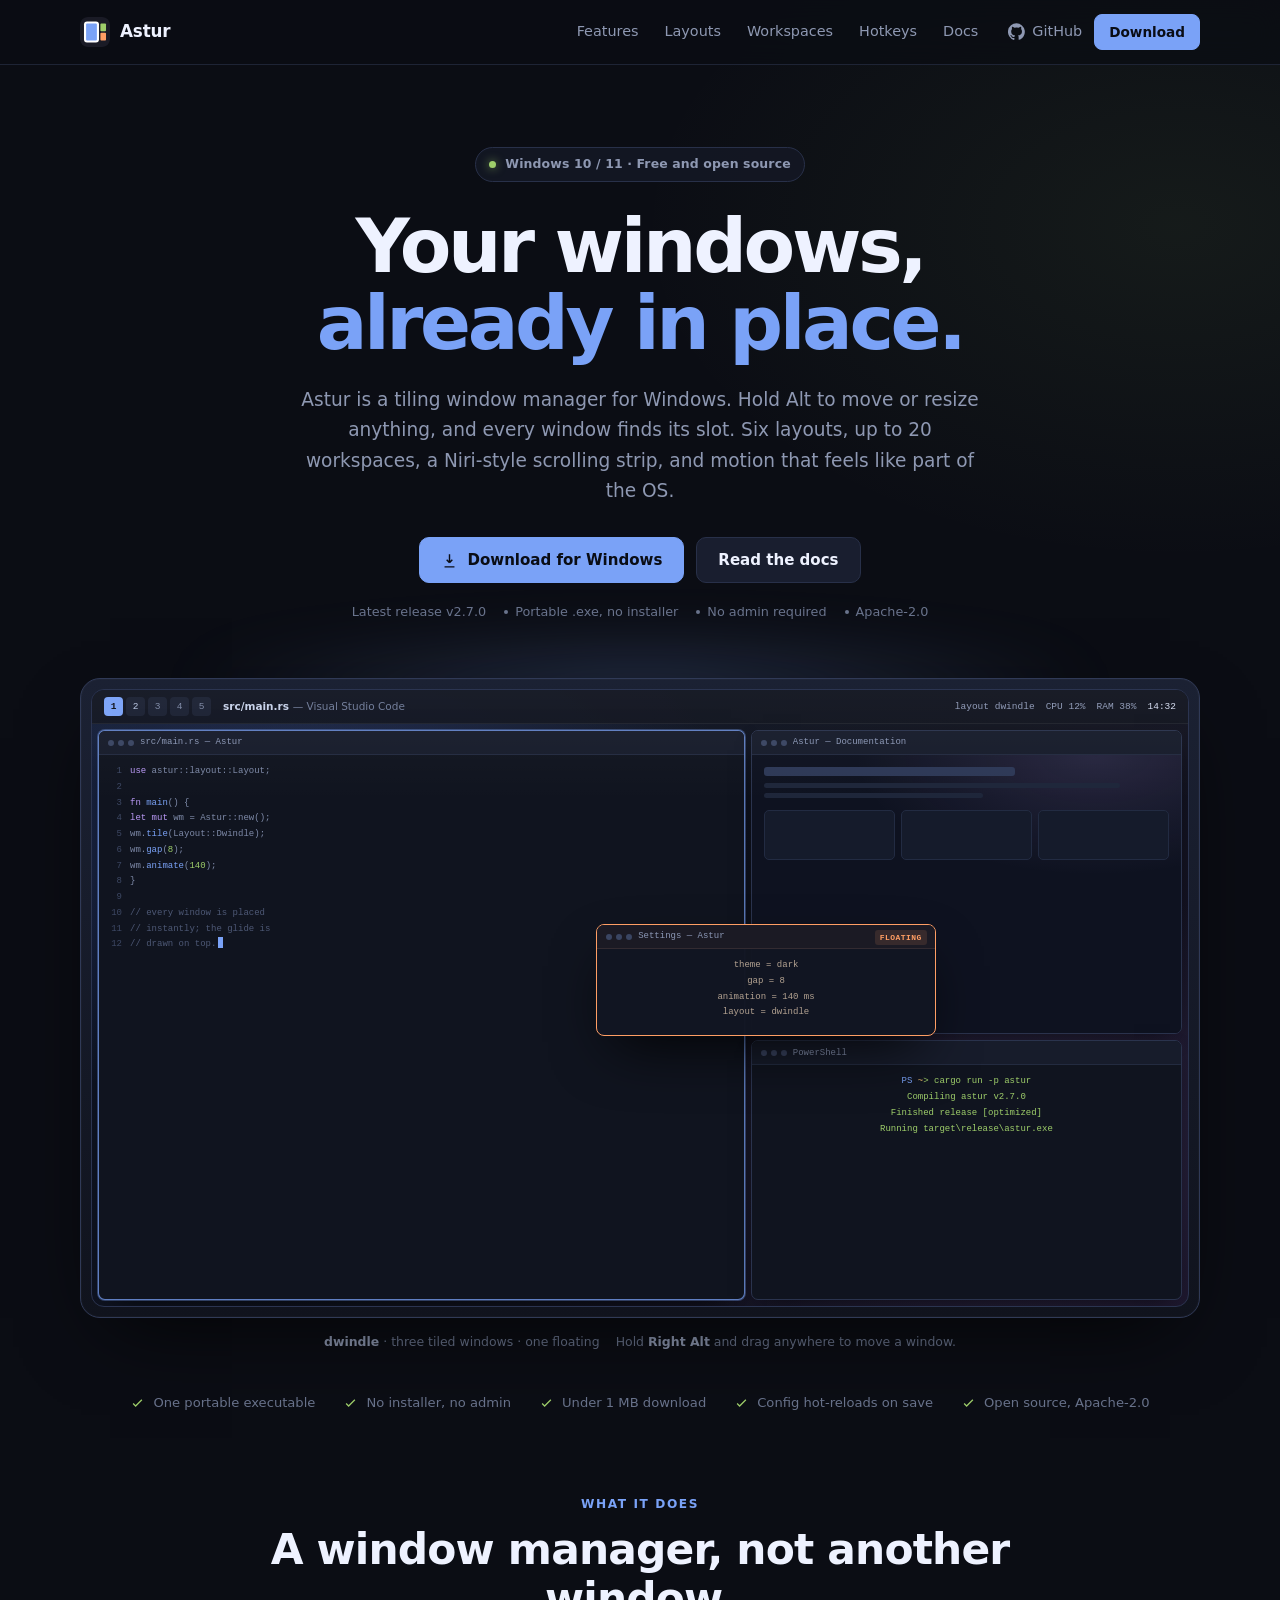
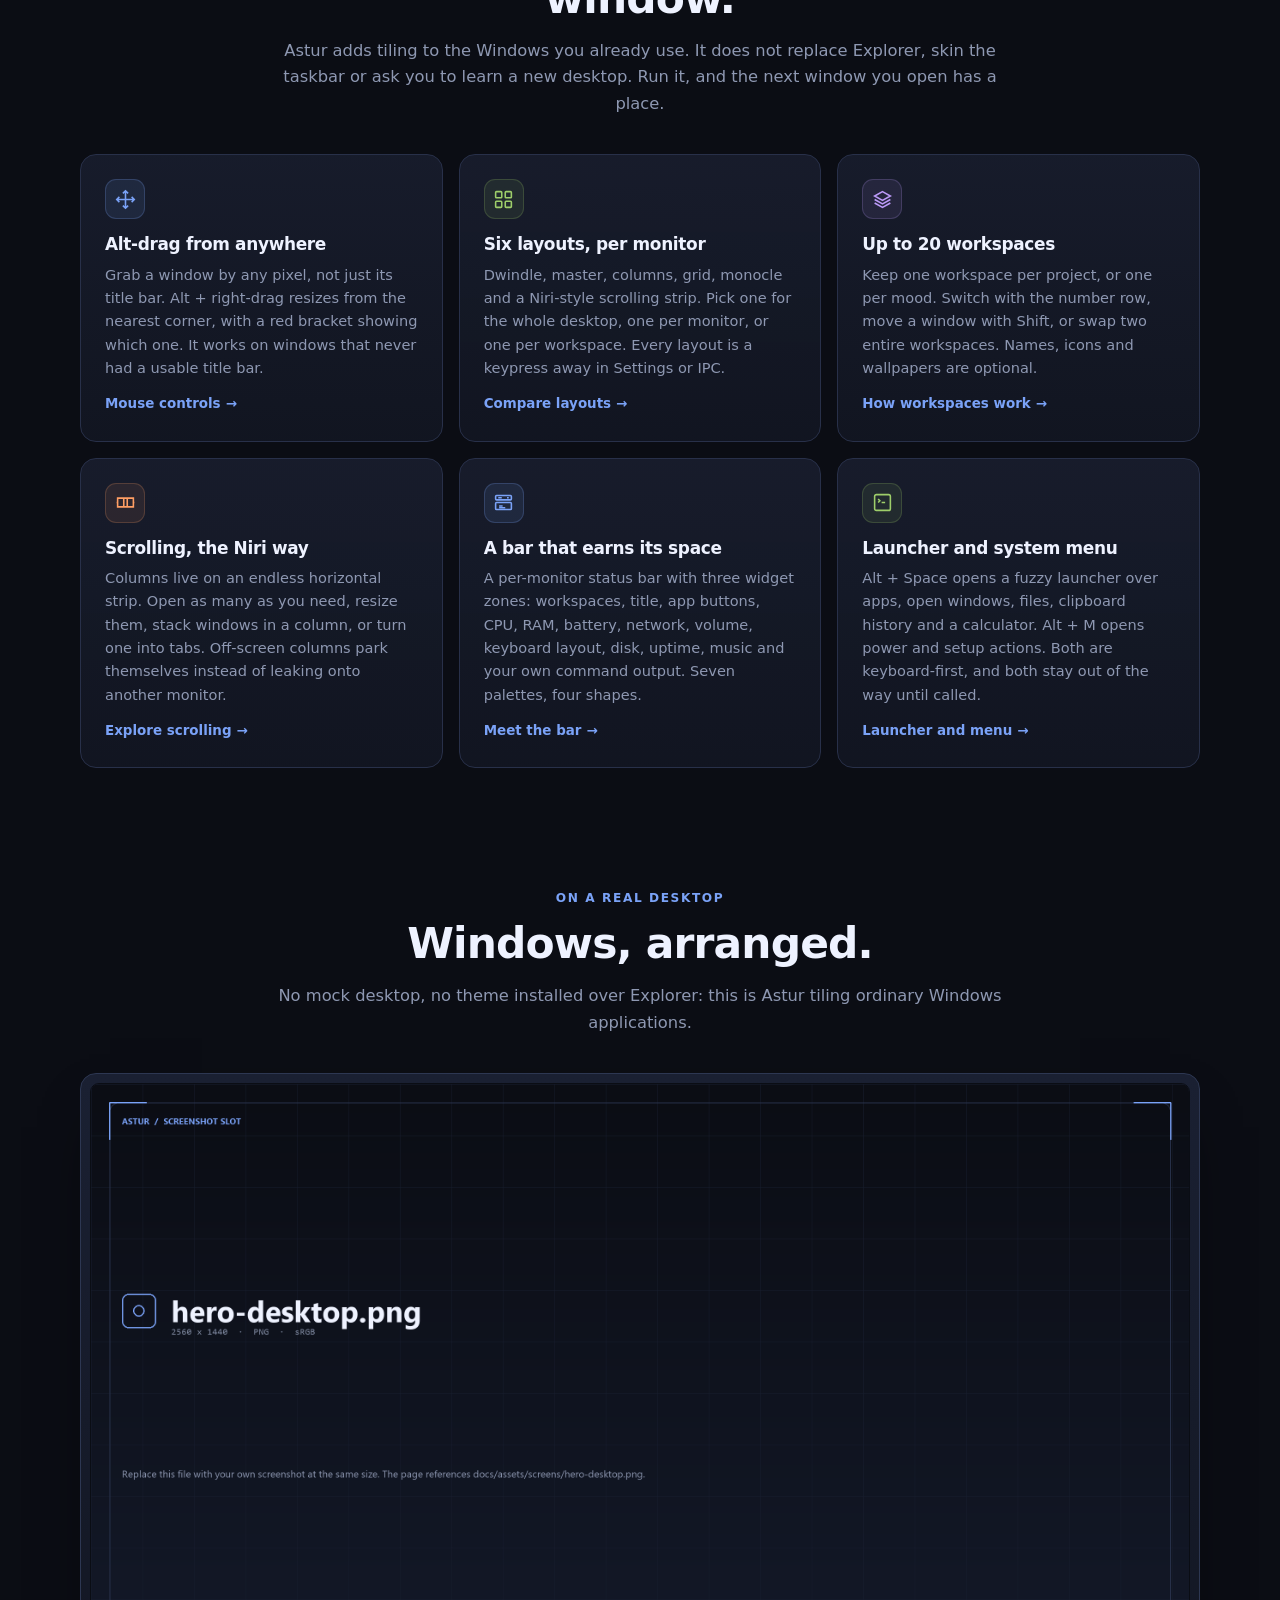
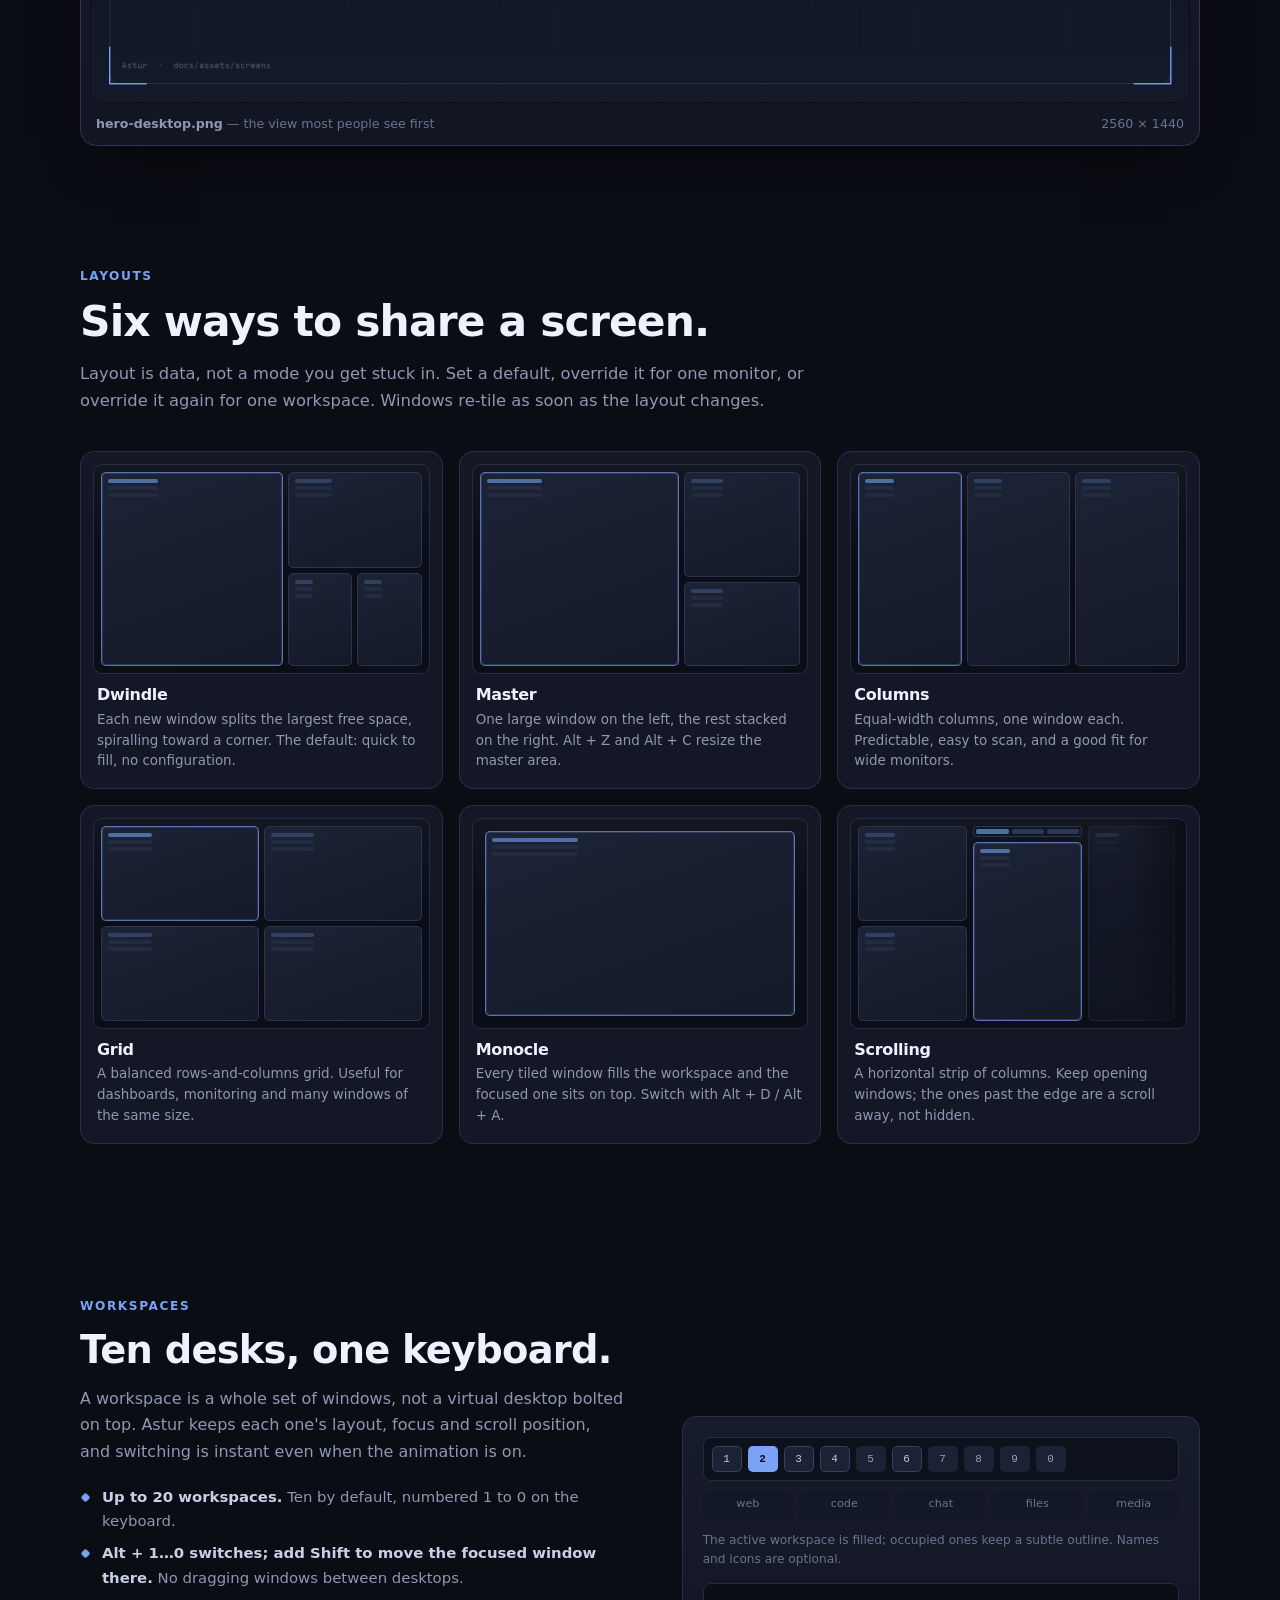
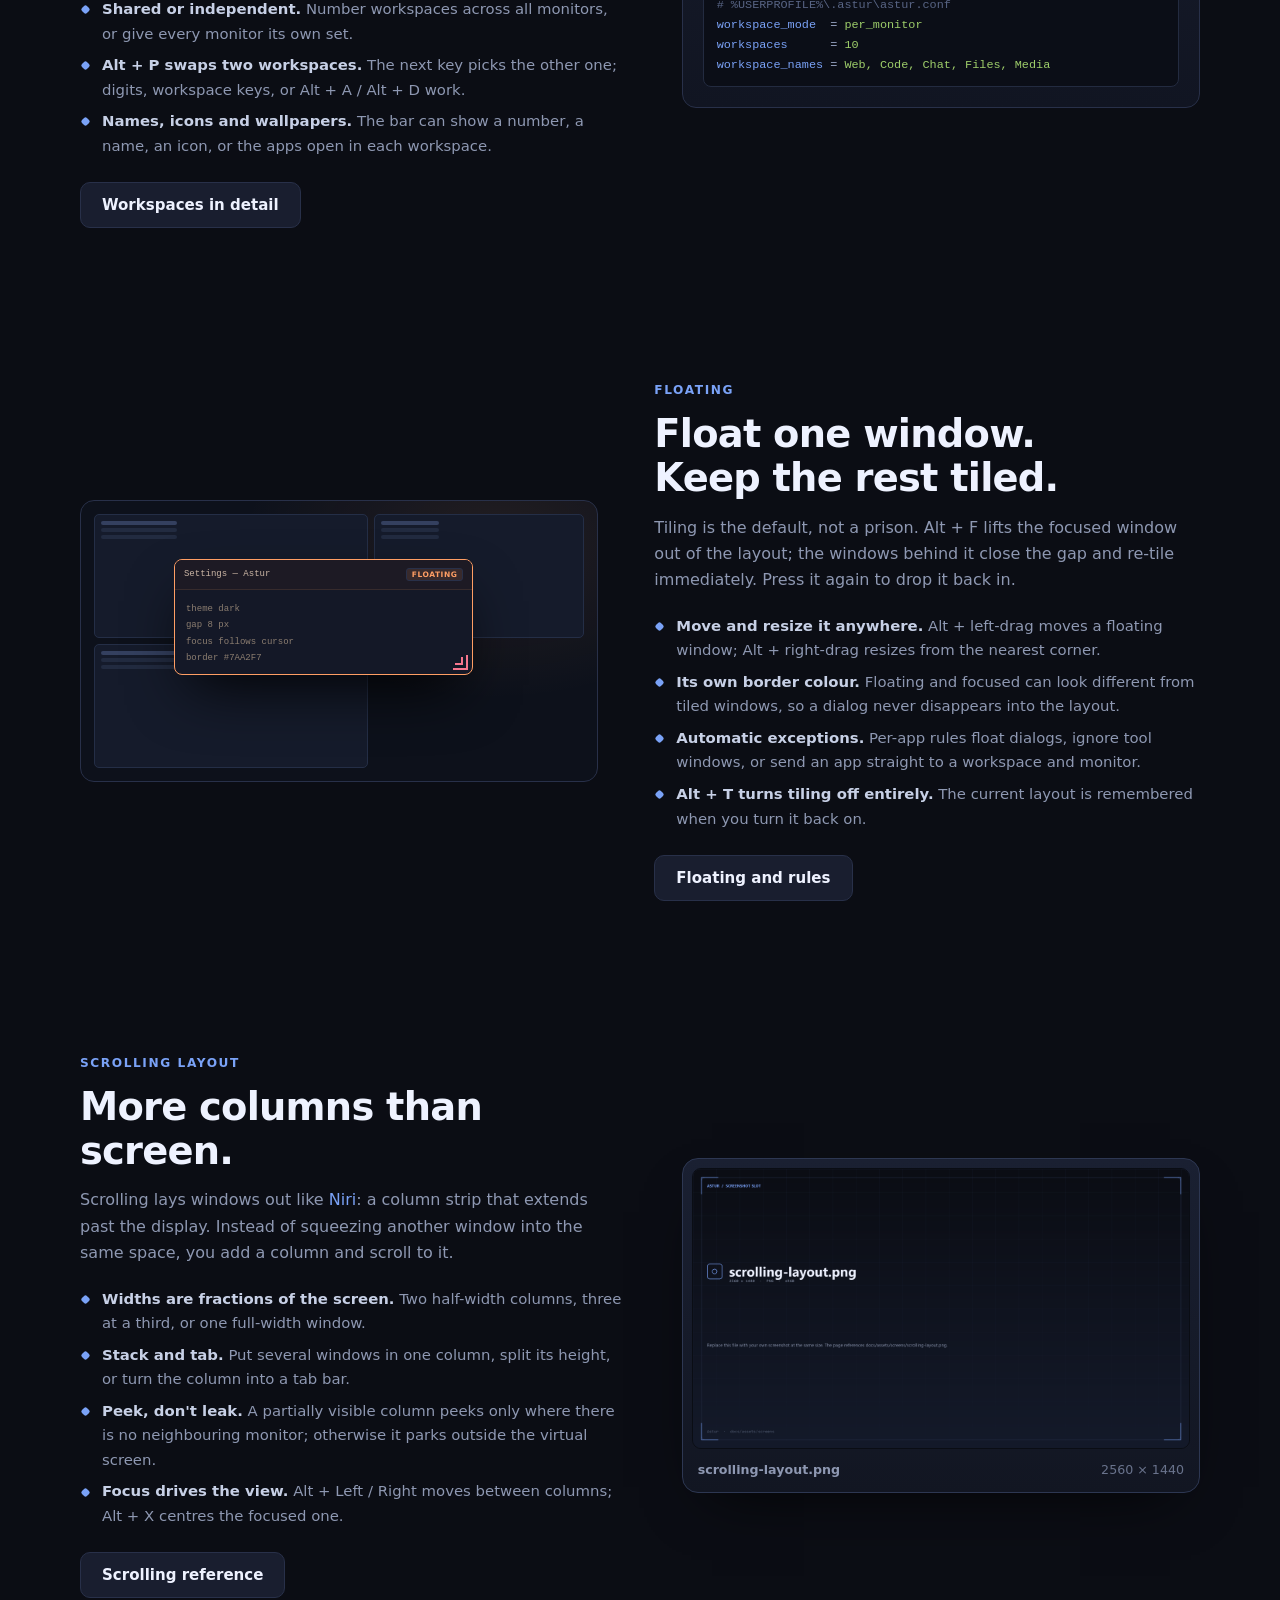
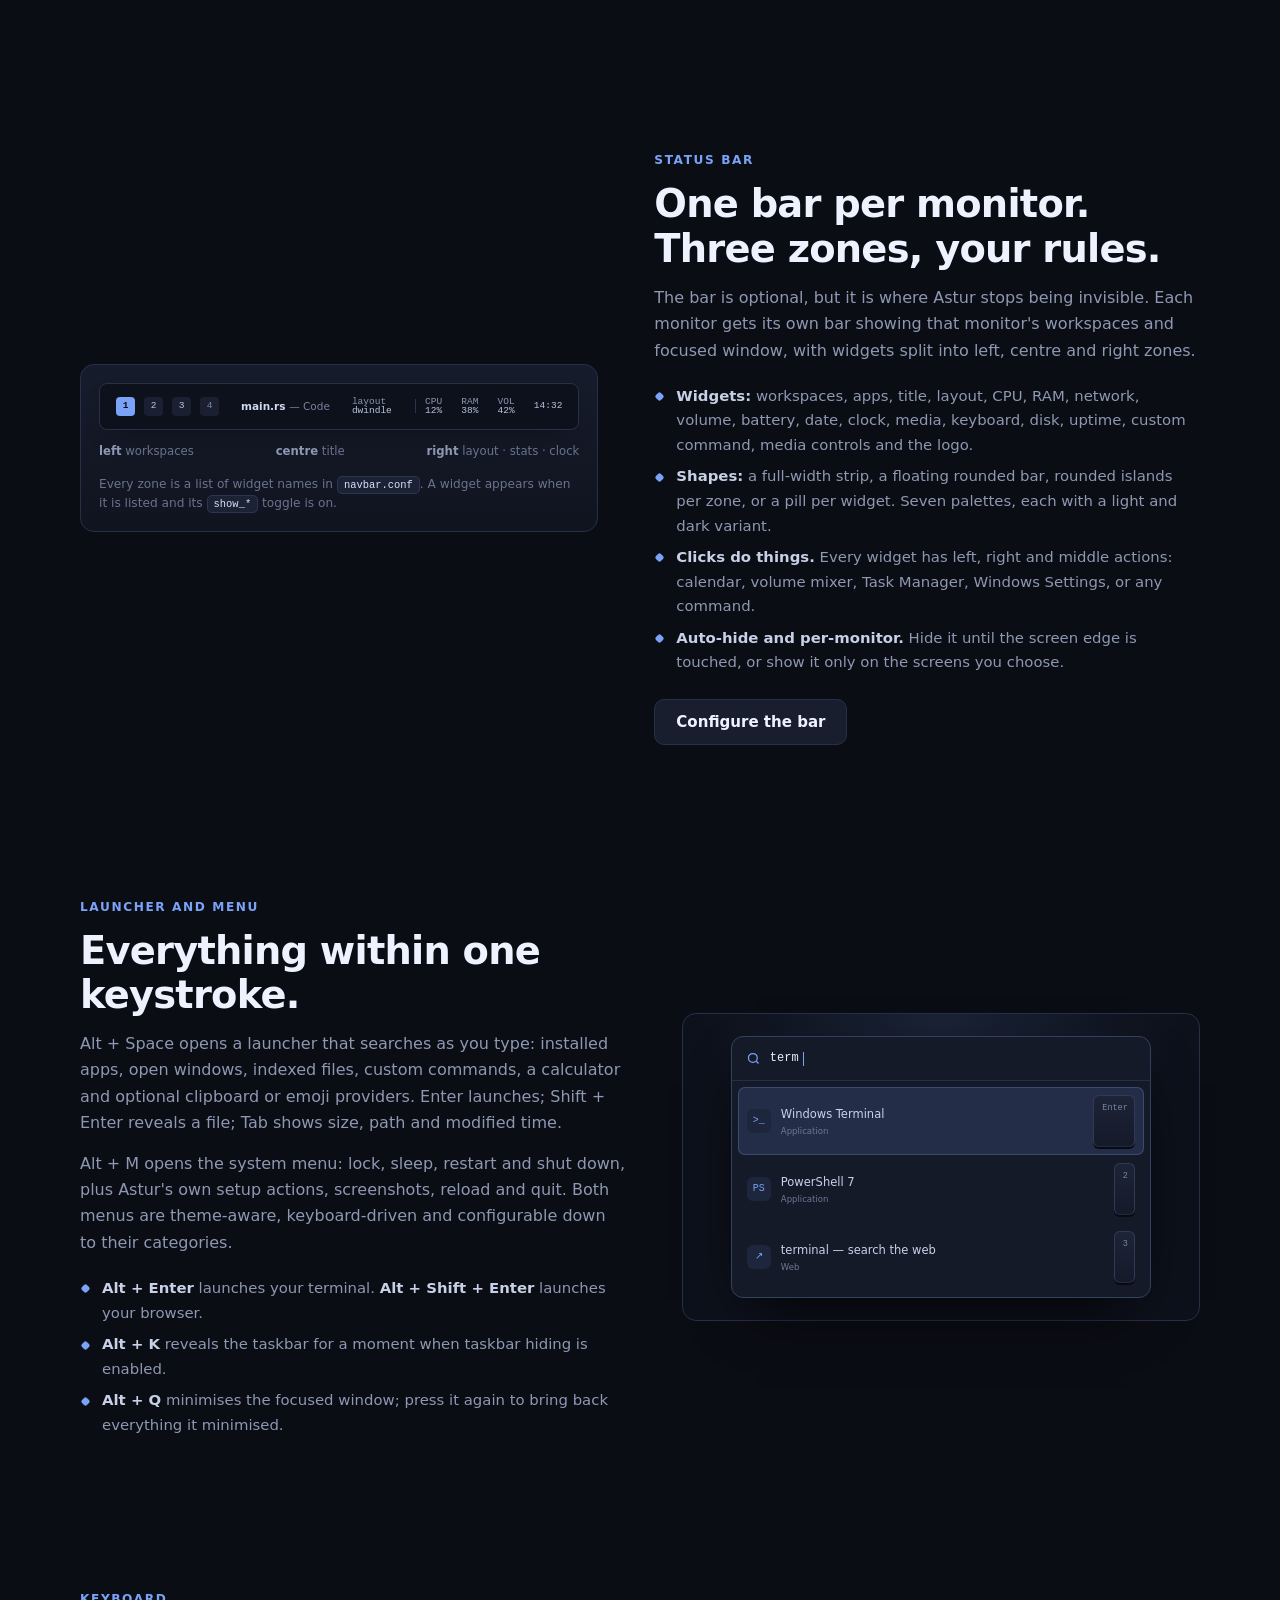
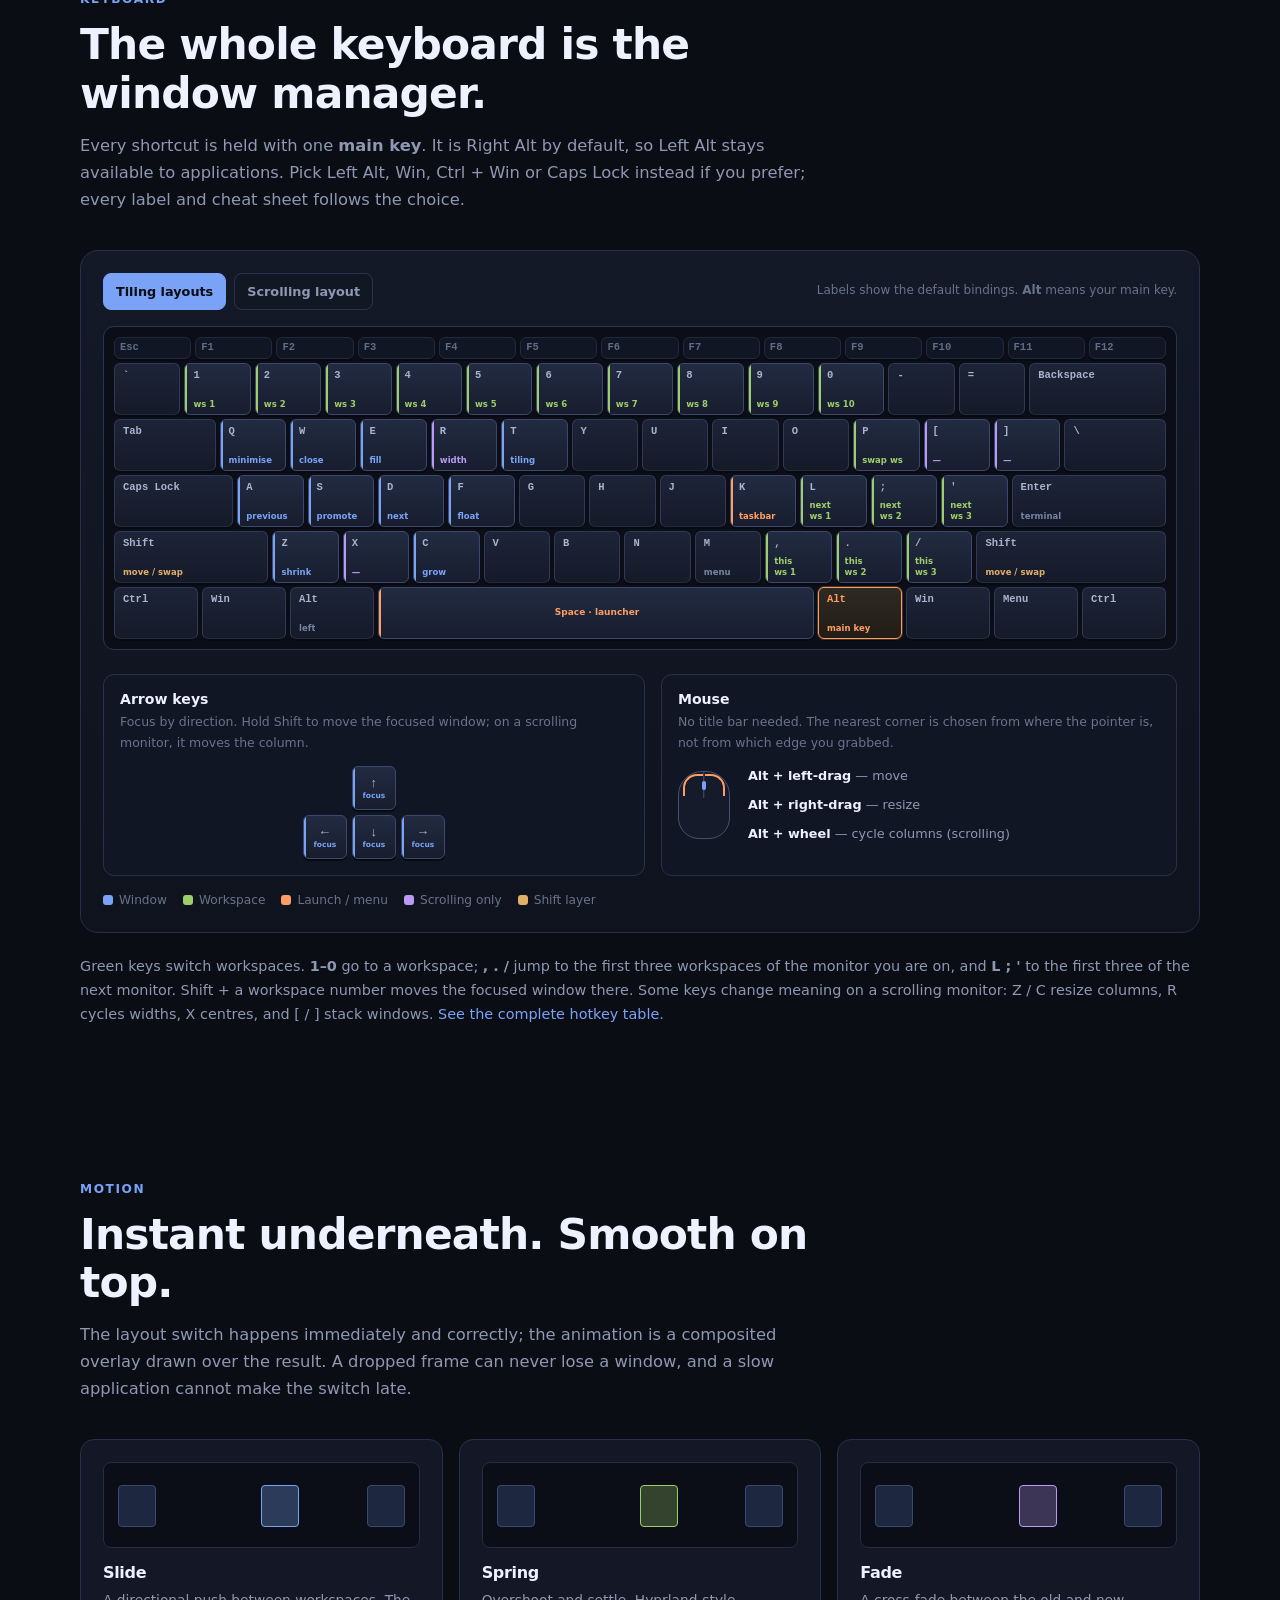
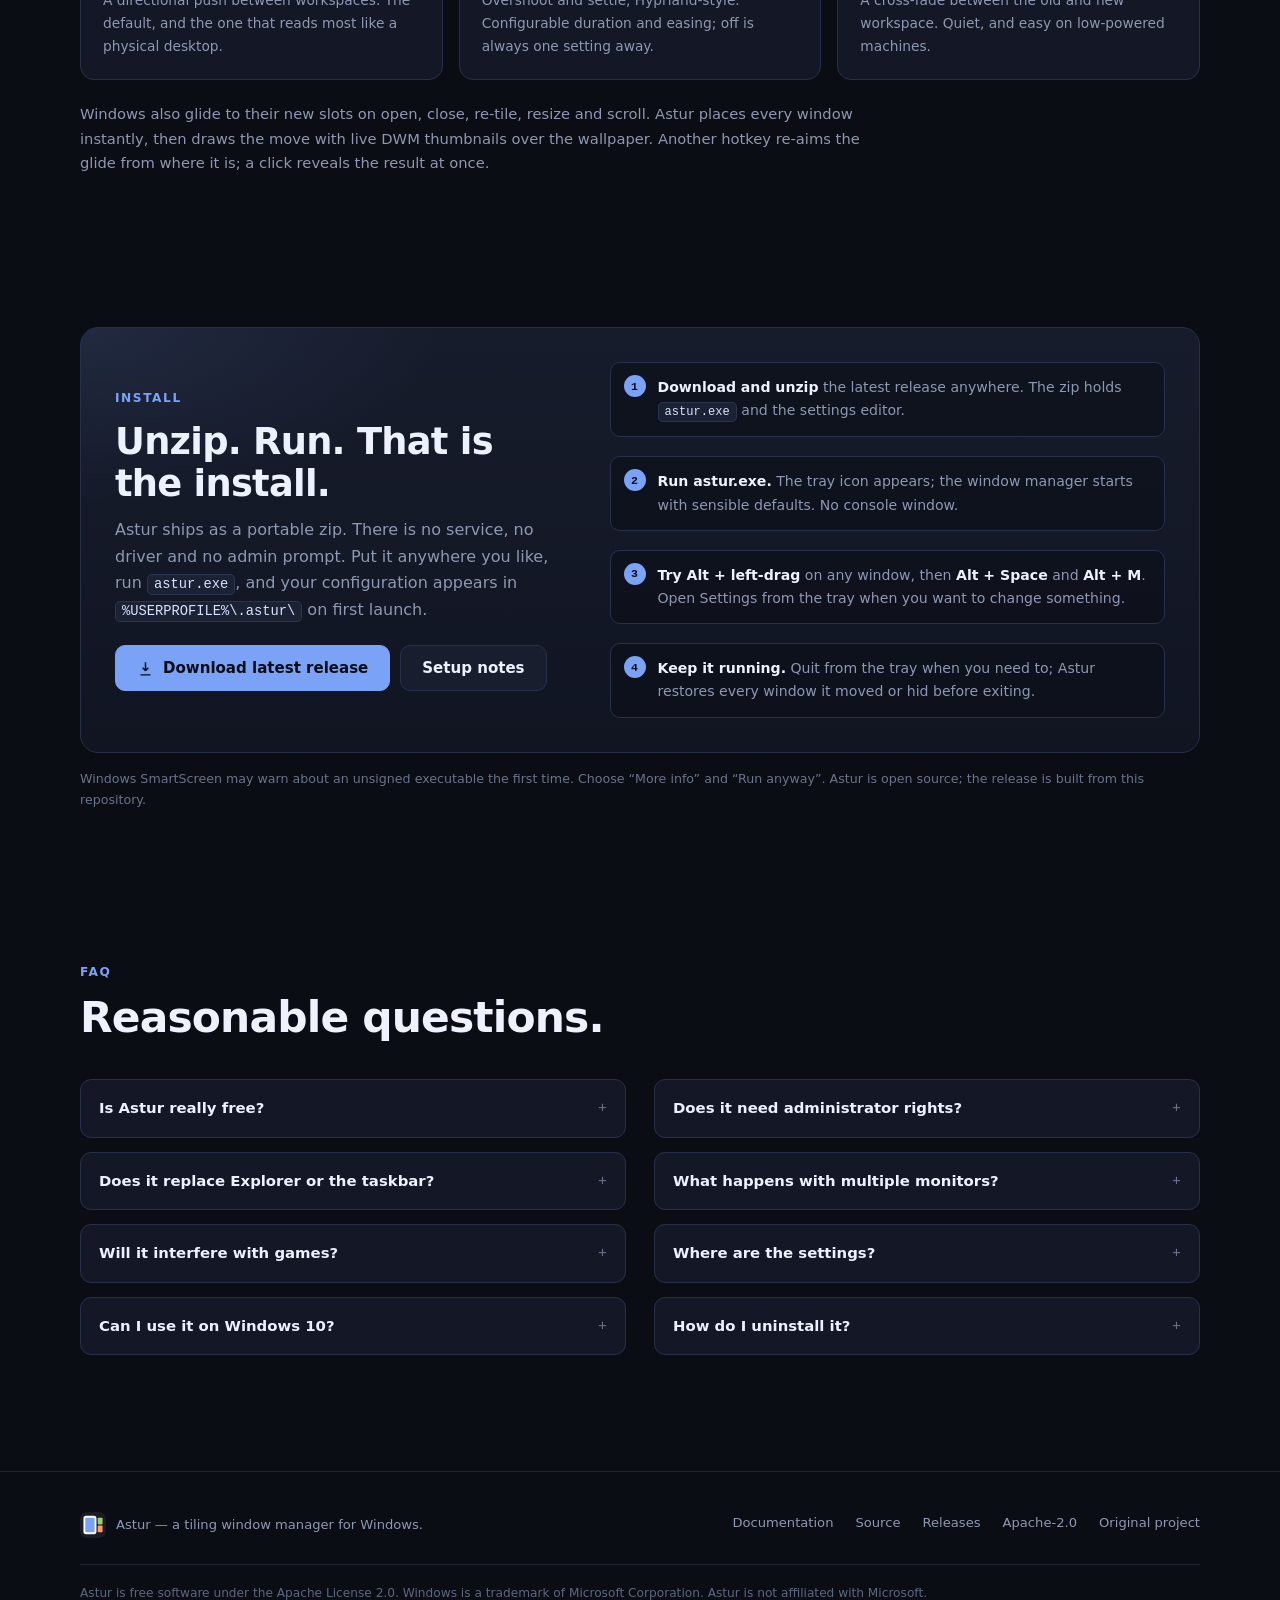
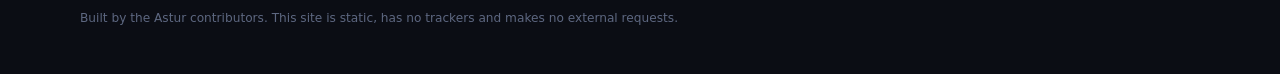
==== docs/index.html @ 2738840c "feat(site): add GitHub Pages documentation site Add a static landing page and user manual for Astur " ====
<!DOCTYPE html>
<html lang="en">
<head>
  <meta charset="utf-8">
  <meta name="viewport" content="width=device-width, initial-scale=1">
  <title>Astur — Tiling window manager for Windows 10 and 11</title>
  <meta name="description" content="Astur is a fast, free tiling window manager for Windows 10 and 11. One portable .exe, six layouts, up to 20 workspaces, Alt-drag anywhere, a Niri-style scrolling layout and a per-monitor status bar.">
  <meta name="theme-color" content="#0b0d14">
  <link rel="canonical" href="https://ruoyu0088.github.io/Astur/">
  <link rel="icon" href="assets/astur.svg" type="image/svg+xml">
  <link rel="stylesheet" href="style.css">
  <meta property="og:type" content="website">
  <meta property="og:title" content="Astur — Tiling window manager for Windows">
  <meta property="og:description" content="Six layouts, up to 20 workspaces, Alt-drag anywhere and a Niri-style scrolling layout. One portable .exe, no installer.">
  <meta property="og:url" content="https://ruoyu0088.github.io/Astur/">
  <meta property="og:image" content="https://ruoyu0088.github.io/Astur/assets/screens/hero-desktop.png">
  <meta name="twitter:card" content="summary_large_image">
</head>
<body>
<a class="skip" href="#main">Skip to content</a>

<header class="site-nav">
  <div class="wrap nav-inner">
    <a class="brand" href="index.html" aria-label="Astur home">
      <img src="assets/astur.svg" alt="" width="30" height="30">
      <span>Astur</span>
    </a>
    <nav class="nav-links" aria-label="Primary">
      <a href="#features">Features</a>
      <a href="#layouts">Layouts</a>
      <a href="#workspaces">Workspaces</a>
      <a href="#hotkeys">Hotkeys</a>
      <a href="docs.html">Docs</a>
    </nav>
    <div class="nav-actions">
      <a class="nav-github" href="https://github.com/ruoyu0088/Astur" aria-label="Astur on GitHub">
        <svg viewBox="0 0 24 24" aria-hidden="true"><path d="M12 .5a12 12 0 0 0-3.8 23.4c.6.1.8-.3.8-.6v-2.1c-3.3.7-4-1.6-4-1.6-.6-1.4-1.4-1.8-1.4-1.8-1.1-.8.1-.8.1-.8 1.2.1 1.9 1.3 1.9 1.3 1.1 1.9 2.9 1.3 3.6 1 .1-.8.4-1.3.8-1.6-2.7-.3-5.5-1.3-5.5-5.9 0-1.3.5-2.4 1.2-3.2-.1-.3-.5-1.5.1-3.2 0 0 1-.3 3.3 1.2a11.5 11.5 0 0 1 6 0c2.3-1.5 3.3-1.2 3.3-1.2.6 1.7.2 2.9.1 3.2.8.8 1.2 1.9 1.2 3.2 0 4.6-2.8 5.6-5.5 5.9.4.4.8 1.1.8 2.2v3.3c0 .3.2.7.8.6A12 12 0 0 0 12 .5Z"/></svg>
        <span>GitHub</span>
      </a>
      <a class="btn btn-primary btn-sm" href="https://github.com/ruoyu0088/Astur/releases/latest">Download</a>
    </div>
  </div>
</header>

<main id="main">

  <!-- hero -->
  <section class="hero">
    <div class="wrap">
      <span class="eyebrow"><span class="dot"></span> Windows 10 / 11 · Free and open source</span>
      <h1>Your windows,<br><span class="accent">already in place.</span></h1>
      <p class="hero-sub">Astur is a tiling window manager for Windows. Hold Alt to move or resize anything, and every window finds its slot. Six layouts, up to 20 workspaces, a Niri-style scrolling strip, and motion that feels like part of the OS.</p>
      <div class="hero-actions">
        <a class="btn btn-primary" href="https://github.com/ruoyu0088/Astur/releases/latest">
          <svg viewBox="0 0 24 24" fill="none" stroke="currentColor" stroke-width="2" aria-hidden="true"><path d="M12 3v12m0 0 4-4m-4 4-4-4M5 21h14"/></svg>
          Download for Windows
        </a>
        <a class="btn" href="docs.html">Read the docs</a>
      </div>
      <div class="hero-meta">
        <span>Latest release v2.7.0</span>
        <span>Portable .exe, no installer</span>
        <span>No admin required</span>
        <span>Apache-2.0</span>
      </div>

      <div class="hero-visual">
        <div class="desktop" role="img" aria-label="Preview of Astur tiling an editor, a browser and a terminal, with a floating window and the Astur status bar.">
          <div class="astur-bar">
            <div class="ws-pills" aria-hidden="true">
              <span class="ws-pill active">1</span>
              <span class="ws-pill occupied">2</span>
              <span class="ws-pill">3</span>
              <span class="ws-pill">4</span>
              <span class="ws-pill">5</span>
            </div>
            <div class="bar-app">src/main.rs <span>— Visual Studio Code</span></div>
            <div class="bar-right" aria-hidden="true">
              <span class="hide-sm">layout dwindle</span>
              <span>CPU 12%</span>
              <span>RAM 38%</span>
              <span class="clock">14:32</span>
            </div>
          </div>
          <div class="tiles">
            <div class="win win-editor focused">
              <div class="win-bar"><span class="dots"><i></i><i></i><i></i></span><span class="name">src/main.rs — Astur</span></div>
              <div class="win-body">
                <div class="ln"><span class="no">1</span><span><span class="kw">use</span> astur::layout::Layout;</span></div>
                <div class="ln"><span class="no">2</span><span></span></div>
                <div class="ln"><span class="no">3</span><span><span class="kw">fn</span> <span class="fn">main</span>() {</span></div>
                <div class="ln"><span class="no">4</span><span>    <span class="kw">let</span> <span class="kw">mut</span> wm = Astur::new();</span></div>
                <div class="ln"><span class="no">5</span><span>    wm.<span class="fn">tile</span>(Layout::Dwindle);</span></div>
                <div class="ln"><span class="no">6</span><span>    wm.<span class="fn">gap</span>(<span class="st">8</span>);</span></div>
                <div class="ln"><span class="no">7</span><span>    wm.<span class="fn">animate</span>(<span class="st">140</span>);</span></div>
                <div class="ln"><span class="no">8</span><span>}</span></div>
                <div class="ln"><span class="no">9</span><span></span></div>
                <div class="ln"><span class="no">10</span><span><span class="cm">// every window is placed</span></span></div>
                <div class="ln"><span class="no">11</span><span><span class="cm">// instantly; the glide is</span></span></div>
                <div class="ln"><span class="no">12</span><span><span class="cm">// drawn on top.</span><span class="cursor"></span></span></div>
              </div>
            </div>
            <div class="win">
              <div class="win-bar"><span class="dots"><i></i><i></i><i></i></span><span class="name">Astur — Documentation</span></div>
              <div class="win-body browser-body">
                <div class="browser-page">
                  <div class="headline"></div>
                  <div class="line"></div>
                  <div class="line short"></div>
                  <div class="card-row"><div class="card"></div><div class="card"></div><div class="card"></div></div>
                </div>
              </div>
            </div>
            <div class="win term">
              <div class="win-bar"><span class="dots"><i></i><i></i><i></i></span><span class="name">PowerShell</span></div>
              <div class="win-body">
                <div><span class="prompt">PS</span> <span class="path">~</span>&gt; cargo run -p astur</div>
                <div>   Compiling astur v2.7.0</div>
                <div>    Finished release [optimized]</div>
                <div>     Running target\release\astur.exe</div>
              </div>
            </div>
          </div>
          <div class="float-demo">
            <div class="win-bar"><span class="dots"><i></i><i></i><i></i></span><span class="name">Settings — Astur</span><span class="badge">floating</span></div>
            <div class="win-body">theme      = dark<br>gap        = 8<br>animation  = 140 ms<br>layout     = dwindle</div>
          </div>
        </div>
      </div>
      <div class="hero-caption">
        <span><b>dwindle</b> · three tiled windows · one floating</span>
        <span>Hold <b>Right Alt</b> and drag anywhere to move a window.</span>
      </div>
    </div>
  </section>

  <div class="wrap">
    <div class="trust">
      <span><svg viewBox="0 0 24 24" fill="none" stroke="currentColor" stroke-width="2" aria-hidden="true"><path d="m5 12 4 4L19 6"/></svg> One portable executable</span>
      <span><svg viewBox="0 0 24 24" fill="none" stroke="currentColor" stroke-width="2" aria-hidden="true"><path d="m5 12 4 4L19 6"/></svg> No installer, no admin</span>
      <span><svg viewBox="0 0 24 24" fill="none" stroke="currentColor" stroke-width="2" aria-hidden="true"><path d="m5 12 4 4L19 6"/></svg> Under 1 MB download</span>
      <span><svg viewBox="0 0 24 24" fill="none" stroke="currentColor" stroke-width="2" aria-hidden="true"><path d="m5 12 4 4L19 6"/></svg> Config hot-reloads on save</span>
      <span><svg viewBox="0 0 24 24" fill="none" stroke="currentColor" stroke-width="2" aria-hidden="true"><path d="m5 12 4 4L19 6"/></svg> Open source, Apache-2.0</span>
    </div>
  </div>

  <!-- features -->
  <section class="section" id="features">
    <div class="wrap">
      <div class="section-head center">
        <span class="kicker">What it does</span>
        <h2>A window manager, not another window.</h2>
        <p>Astur adds tiling to the Windows you already use. It does not replace Explorer, skin the taskbar or ask you to learn a new desktop. Run it, and the next window you open has a place.</p>
      </div>
      <div class="grid-3">
        <article class="card">
          <span class="icon"><svg viewBox="0 0 24 24" fill="none" stroke="currentColor" stroke-width="1.8" aria-hidden="true"><path d="M5 9 2 12l3 3M9 5l3-3 3 3M15 19l-3 3-3-3M19 15l3-3-3-3M2 12h20M12 2v20"/></svg></span>
          <h3>Alt-drag from anywhere</h3>
          <p>Grab a window by any pixel, not just its title bar. Alt + right-drag resizes from the nearest corner, with a red bracket showing which one. It works on windows that never had a usable title bar.</p>
          <a class="more" href="docs.html#floating">Mouse controls</a>
        </article>
        <article class="card">
          <span class="icon green"><svg viewBox="0 0 24 24" fill="none" stroke="currentColor" stroke-width="1.8" aria-hidden="true"><rect x="3" y="3" width="7" height="7" rx="1"/><rect x="14" y="3" width="7" height="7" rx="1"/><rect x="3" y="14" width="7" height="7" rx="1"/><rect x="14" y="14" width="7" height="7" rx="1"/></svg></span>
          <h3>Six layouts, per monitor</h3>
          <p>Dwindle, master, columns, grid, monocle and a Niri-style scrolling strip. Pick one for the whole desktop, one per monitor, or one per workspace. Every layout is a keypress away in Settings or IPC.</p>
          <a class="more" href="#layouts">Compare layouts</a>
        </article>
        <article class="card">
          <span class="icon purple"><svg viewBox="0 0 24 24" fill="none" stroke="currentColor" stroke-width="1.8" aria-hidden="true"><path d="m12 3 9 5-9 5-9-5 9-5Z"/><path d="m3 12 9 5 9-5M3 16l9 5 9-5"/></svg></span>
          <h3>Up to 20 workspaces</h3>
          <p>Keep one workspace per project, or one per mood. Switch with the number row, move a window with Shift, or swap two entire workspaces. Names, icons and wallpapers are optional.</p>
          <a class="more" href="#workspaces">How workspaces work</a>
        </article>
        <article class="card">
          <span class="icon orange"><svg viewBox="0 0 24 24" fill="none" stroke="currentColor" stroke-width="1.8" aria-hidden="true"><path d="M3 7h7v10H3zM10 7h4v10h-4zM14 7h7v10h-7z"/><path d="M2 12h1M21 12h1"/></svg></span>
          <h3>Scrolling, the Niri way</h3>
          <p>Columns live on an endless horizontal strip. Open as many as you need, resize them, stack windows in a column, or turn one into tabs. Off-screen columns park themselves instead of leaking onto another monitor.</p>
          <a class="more" href="#scrolling">Explore scrolling</a>
        </article>
        <article class="card">
          <span class="icon"><svg viewBox="0 0 24 24" fill="none" stroke="currentColor" stroke-width="1.8" aria-hidden="true"><rect x="3" y="4" width="18" height="5" rx="1"/><path d="M6 6.5h.01M9 6.5h.01M16 6.5h2M6 6.5h4"/><rect x="3" y="12" width="18" height="8" rx="1"/><path d="M7 16h4M7 18h7"/></svg></span>
          <h3>A bar that earns its space</h3>
          <p>A per-monitor status bar with three widget zones: workspaces, title, app buttons, CPU, RAM, battery, network, volume, keyboard layout, disk, uptime, music and your own command output. Seven palettes, four shapes.</p>
          <a class="more" href="#bar">Meet the bar</a>
        </article>
        <article class="card">
          <span class="icon green"><svg viewBox="0 0 24 24" fill="none" stroke="currentColor" stroke-width="1.8" aria-hidden="true"><rect x="3" y="3" width="18" height="18" rx="2"/><path d="m7 8 2 2-2 2M11 12h4"/></svg></span>
          <h3>Launcher and system menu</h3>
          <p>Alt + Space opens a fuzzy launcher over apps, open windows, files, clipboard history and a calculator. Alt + M opens power and setup actions. Both are keyboard-first, and both stay out of the way until called.</p>
          <a class="more" href="docs.html#launcher">Launcher and menu</a>
        </article>
      </div>
    </div>
  </section>

  <!-- real desktop screenshot -->
  <section class="section-tight" id="desktop">
    <div class="wrap">
      <div class="section-head center">
        <span class="kicker">On a real desktop</span>
        <h2>Windows, arranged.</h2>
        <p>No mock desktop, no theme installed over Explorer: this is Astur tiling ordinary Windows applications.</p>
      </div>
      <figure class="shot">
        <img src="assets/screens/hero-desktop.png" alt="A full Windows desktop tiled by Astur, with several application windows and the Astur status bar." width="2560" height="1440" loading="lazy">
        <figcaption><span><b>hero-desktop.png</b> — the view most people see first</span><span>2560 × 1440</span></figcaption>
      </figure>
    </div>
  </section>

  <!-- layouts -->
  <section class="section" id="layouts">
    <div class="wrap">
      <div class="section-head">
        <span class="kicker">Layouts</span>
        <h2>Six ways to share a screen.</h2>
        <p>Layout is data, not a mode you get stuck in. Set a default, override it for one monitor, or override it again for one workspace. Windows re-tile as soon as the layout changes.</p>
      </div>
      <div class="layout-grid">
        <article class="layout-card">
          <div class="diagram d-dwindle" aria-hidden="true">
            <div class="pane accent"></div>
            <div class="d-col"><div class="pane"></div><div class="d-row"><div class="pane"></div><div class="pane"></div></div></div>
          </div>
          <h3>Dwindle</h3>
          <p>Each new window splits the largest free space, spiralling toward a corner. The default: quick to fill, no configuration.</p>
        </article>
        <article class="layout-card">
          <div class="diagram d-master" aria-hidden="true">
            <div class="pane accent"></div>
            <div class="d-col"><div class="pane"></div><div class="pane"></div></div>
          </div>
          <h3>Master</h3>
          <p>One large window on the left, the rest stacked on the right. Alt + Z and Alt + C resize the master area.</p>
        </article>
        <article class="layout-card">
          <div class="diagram d-columns" aria-hidden="true">
            <div class="pane accent"></div><div class="pane"></div><div class="pane"></div>
          </div>
          <h3>Columns</h3>
          <p>Equal-width columns, one window each. Predictable, easy to scan, and a good fit for wide monitors.</p>
        </article>
        <article class="layout-card">
          <div class="diagram d-grid" aria-hidden="true">
            <div class="pane accent"></div><div class="pane"></div><div class="pane"></div><div class="pane"></div>
          </div>
          <h3>Grid</h3>
          <p>A balanced rows-and-columns grid. Useful for dashboards, monitoring and many windows of the same size.</p>
        </article>
        <article class="layout-card">
          <div class="diagram d-monocle" aria-hidden="true">
            <div class="pane accent"></div><div class="pane"></div><div class="pane"></div>
          </div>
          <h3>Monocle</h3>
          <p>Every tiled window fills the workspace and the focused one sits on top. Switch with Alt + D / Alt + A.</p>
        </article>
        <article class="layout-card">
          <div class="diagram d-scroll" aria-hidden="true">
            <div class="col c1"><div class="pane"></div><div class="pane"></div></div>
            <div class="col c2"><div class="tabbar"><i></i><i></i><i></i></div><div class="pane accent"></div></div>
            <div class="col c3"><div class="pane"></div></div>
          </div>
          <h3>Scrolling</h3>
          <p>A horizontal strip of columns. Keep opening windows; the ones past the edge are a scroll away, not hidden.</p>
        </article>
      </div>
    </div>
  </section>

  <!-- workspaces -->
  <section class="section" id="workspaces">
    <div class="wrap split">
      <div class="split-text">
        <span class="kicker">Workspaces</span>
        <h2>Ten desks, one keyboard.</h2>
        <p>A workspace is a whole set of windows, not a virtual desktop bolted on top. Astur keeps each one's layout, focus and scroll position, and switching is instant even when the animation is on.</p>
        <ul>
          <li><b>Up to 20 workspaces.</b> Ten by default, numbered 1 to 0 on the keyboard.</li>
          <li><b>Alt + 1…0 switches; add Shift to move the focused window there.</b> No dragging windows between desktops.</li>
          <li><b>Shared or independent.</b> Number workspaces across all monitors, or give every monitor its own set.</li>
          <li><b>Alt + P swaps two workspaces.</b> The next key picks the other one; digits, workspace keys, or Alt + A / Alt + D work.</li>
          <li><b>Names, icons and wallpapers.</b> The bar can show a number, a name, an icon, or the apps open in each workspace.</li>
        </ul>
        <a class="btn" href="docs.html#workspaces">Workspaces in detail</a>
      </div>
      <div class="split-visual">
        <div class="ws-panel">
          <div class="bar-line" aria-hidden="true">
            <span class="pill has">1</span>
            <span class="pill on">2</span>
            <span class="pill has">3</span>
            <span class="pill has">4</span>
            <span class="pill">5</span>
            <span class="pill has">6</span>
            <span class="pill">7</span>
            <span class="pill">8</span>
            <span class="pill">9</span>
            <span class="pill">0</span>
          </div>
          <div class="ws-names" aria-hidden="true">
            <span>web</span><span>code</span><span>chat</span><span>files</span><span>media</span>
          </div>
          <p class="ws-caption">The active workspace is filled; occupied ones keep a subtle outline. Names and icons are optional.</p>
          <div class="mini-code"><span class="c"># %USERPROFILE%\.astur\astur.conf</span>
<span class="k">workspace_mode</span>  = <span class="v">per_monitor</span>
<span class="k">workspaces</span>      = <span class="v">10</span>
<span class="k">workspace_names</span> = <span class="v">Web, Code, Chat, Files, Media</span></div>
        </div>
      </div>
    </div>
  </section>

  <!-- floating -->
  <section class="section" id="floating">
    <div class="wrap split reverse">
      <div class="split-text">
        <span class="kicker">Floating</span>
        <h2>Float one window.<br>Keep the rest tiled.</h2>
        <p>Tiling is the default, not a prison. Alt + F lifts the focused window out of the layout; the windows behind it close the gap and re-tile immediately. Press it again to drop it back in.</p>
        <ul>
          <li><b>Move and resize it anywhere.</b> Alt + left-drag moves a floating window; Alt + right-drag resizes from the nearest corner.</li>
          <li><b>Its own border colour.</b> Floating and focused can look different from tiled windows, so a dialog never disappears into the layout.</li>
          <li><b>Automatic exceptions.</b> Per-app rules float dialogs, ignore tool windows, or send an app straight to a workspace and monitor.</li>
          <li><b>Alt + T turns tiling off entirely.</b> The current layout is remembered when you turn it back on.</li>
        </ul>
        <a class="btn" href="docs.html#floating">Floating and rules</a>
      </div>
      <div class="split-visual">
        <div class="float-visual" role="img" aria-label="A floating settings window over a tiled layout, with a red resize corner.">
          <div class="tiled" aria-hidden="true"><div class="pane"></div><div class="pane"></div><div class="pane"></div></div>
          <div class="float-window">
            <div class="head">Settings — Astur <span class="tag">floating</span></div>
            <div class="body">theme      dark<br>gap        8 px<br>focus      follows cursor<br>border     #7AA2F7</div>
            <span class="resize-corner"></span>
          </div>
        </div>
      </div>
    </div>
  </section>

  <!-- scrolling -->
  <section class="section" id="scrolling">
    <div class="wrap split">
      <div class="split-text">
        <span class="kicker">Scrolling layout</span>
        <h2>More columns than screen.</h2>
        <p>Scrolling lays windows out like <a href="https://github.com/YaLTeR/niri">Niri</a>: a column strip that extends past the display. Instead of squeezing another window into the same space, you add a column and scroll to it.</p>
        <ul>
          <li><b>Widths are fractions of the screen.</b> Two half-width columns, three at a third, or one full-width window.</li>
          <li><b>Stack and tab.</b> Put several windows in one column, split its height, or turn the column into a tab bar.</li>
          <li><b>Peek, don't leak.</b> A partially visible column peeks only where there is no neighbouring monitor; otherwise it parks outside the virtual screen.</li>
          <li><b>Focus drives the view.</b> Alt + Left / Right moves between columns; Alt + X centres the focused one.</li>
        </ul>
        <a class="btn" href="docs.html#scrolling">Scrolling reference</a>
      </div>
      <div class="split-visual">
        <figure class="shot">
          <img src="assets/screens/scrolling-layout.png" alt="Astur's scrolling layout with several columns, a tabbed column and a column peeking in from the right edge." width="2560" height="1440" loading="lazy">
          <figcaption><span><b>scrolling-layout.png</b></span><span>2560 × 1440</span></figcaption>
        </figure>
      </div>
    </div>
  </section>

  <!-- bar -->
  <section class="section" id="bar">
    <div class="wrap split reverse">
      <div class="split-text">
        <span class="kicker">Status bar</span>
        <h2>One bar per monitor.<br>Three zones, your rules.</h2>
        <p>The bar is optional, but it is where Astur stops being invisible. Each monitor gets its own bar showing that monitor's workspaces and focused window, with widgets split into left, centre and right zones.</p>
        <ul>
          <li><b>Widgets:</b> workspaces, apps, title, layout, CPU, RAM, network, volume, battery, date, clock, media, keyboard, disk, uptime, custom command, media controls and the logo.</li>
          <li><b>Shapes:</b> a full-width strip, a floating rounded bar, rounded islands per zone, or a pill per widget. Seven palettes, each with a light and dark variant.</li>
          <li><b>Clicks do things.</b> Every widget has left, right and middle actions: calendar, volume mixer, Task Manager, Windows Settings, or any command.</li>
          <li><b>Auto-hide and per-monitor.</b> Hide it until the screen edge is touched, or show it only on the screens you choose.</li>
        </ul>
        <a class="btn" href="docs.html#bar">Configure the bar</a>
      </div>
      <div class="split-visual">
        <div class="bar-visual">
          <div class="bar-mock" aria-hidden="true">
            <div class="zone">
              <span class="ws-pill active">1</span><span class="ws-pill occupied">2</span><span class="ws-pill occupied">3</span><span class="ws-pill">4</span>
            </div>
            <div class="zone"><span class="title">main.rs <span>— Code</span></span></div>
            <div class="zone" style="margin-left:auto">
              <span class="stat">layout <b>dwindle</b></span><span class="sep"></span>
              <span class="stat">CPU <b>12%</b></span><span class="stat">RAM <b>38%</b></span>
              <span class="stat">VOL <b>42%</b></span><span class="stat clock"><b>14:32</b></span>
            </div>
          </div>
          <div class="bar-legend"><span><b>left</b> workspaces</span><span><b>centre</b> title</span><span><b>right</b> layout · stats · clock</span></div>
          <p class="ws-caption">Every zone is a list of widget names in <code>navbar.conf</code>. A widget appears when it is listed and its <code>show_*</code> toggle is on.</p>
        </div>
      </div>
    </div>
  </section>

  <!-- launcher -->
  <section class="section" id="launcher">
    <div class="wrap split">
      <div class="split-text">
        <span class="kicker">Launcher and menu</span>
        <h2>Everything within one keystroke.</h2>
        <p>Alt + Space opens a launcher that searches as you type: installed apps, open windows, indexed files, custom commands, a calculator and optional clipboard or emoji providers. Enter launches; Shift + Enter reveals a file; Tab shows size, path and modified time.</p>
        <p style="margin-top:14px">Alt + M opens the system menu: lock, sleep, restart and shut down, plus Astur's own setup actions, screenshots, reload and quit. Both menus are theme-aware, keyboard-driven and configurable down to their categories.</p>
        <ul>
          <li><b>Alt + Enter</b> launches your terminal. <b>Alt + Shift + Enter</b> launches your browser.</li>
          <li><b>Alt + K</b> reveals the taskbar for a moment when taskbar hiding is enabled.</li>
          <li><b>Alt + Q</b> minimises the focused window; press it again to bring back everything it minimised.</li>
        </ul>
      </div>
      <div class="split-visual">
        <div class="launcher-visual" role="img" aria-label="The Astur launcher showing a search field and matching applications.">
          <div class="launcher">
            <div class="search">
              <svg viewBox="0 0 24 24" fill="none" stroke="currentColor" stroke-width="2" aria-hidden="true"><circle cx="11" cy="11" r="7"/><path d="m20 20-3.5-3.5"/></svg>
              <span class="q">term</span><span class="caret"></span>
            </div>
            <div class="results">
              <div class="result on"><span class="ico">&gt;_</span><span class="txt">Windows Terminal<small>Application</small></span><span class="key">Enter</span></div>
              <div class="result"><span class="ico">PS</span><span class="txt">PowerShell 7<small>Application</small></span><span class="key">2</span></div>
              <div class="result"><span class="ico">&#8599;</span><span class="txt">terminal — search the web<small>Web</small></span><span class="key">3</span></div>
            </div>
          </div>
        </div>
      </div>
    </div>
  </section>

  <!-- keyboard -->
  <section class="section" id="hotkeys">
    <div class="wrap">
      <div class="section-head">
        <span class="kicker">Keyboard</span>
        <h2>The whole keyboard is the window manager.</h2>
        <p>Every shortcut is held with one <b>main key</b>. It is Right Alt by default, so Left Alt stays available to applications. Pick Left Alt, Win, Ctrl + Win or Caps Lock instead if you prefer; every label and cheat sheet follows the choice.</p>
      </div>

      <div class="kb-wrap">
        <input type="radio" name="kb-mode" id="kb-tiling" checked>
        <input type="radio" name="kb-mode" id="kb-scrolling">
        <div class="kb-controls">
          <label for="kb-tiling">Tiling layouts</label>
          <label for="kb-scrolling">Scrolling layout</label>
          <span class="kb-hint">Labels show the default bindings. <b>Alt</b> means your main key.</span>
        </div>

        <div class="kb-scroll">
          <div class="keyboard" role="img" aria-label="A keyboard diagram marking Astur's default shortcuts. Press Alt plus a marked key.">
            <div class="kb-fn-row" aria-hidden="true">
              <div class="key small"><span class="cap">Esc</span></div>
              <div class="key small"><span class="cap">F1</span></div>
              <div class="key small"><span class="cap">F2</span></div>
              <div class="key small"><span class="cap">F3</span></div>
              <div class="key small"><span class="cap">F4</span></div>
              <div class="key small"><span class="cap">F5</span></div>
              <div class="key small"><span class="cap">F6</span></div>
              <div class="key small"><span class="cap">F7</span></div>
              <div class="key small"><span class="cap">F8</span></div>
              <div class="key small"><span class="cap">F9</span></div>
              <div class="key small"><span class="cap">F10</span></div>
              <div class="key small"><span class="cap">F11</span></div>
              <div class="key small"><span class="cap">F12</span></div>
            </div>

            <div class="kb-row">
              <div class="key u1"><span class="cap">`</span></div>
              <div class="key u1 mark k-green"><span class="cap">1</span><span class="fn">ws 1</span></div>
              <div class="key u1 mark k-green"><span class="cap">2</span><span class="fn">ws 2</span></div>
              <div class="key u1 mark k-green"><span class="cap">3</span><span class="fn">ws 3</span></div>
              <div class="key u1 mark k-green"><span class="cap">4</span><span class="fn">ws 4</span></div>
              <div class="key u1 mark k-green"><span class="cap">5</span><span class="fn">ws 5</span></div>
              <div class="key u1 mark k-green"><span class="cap">6</span><span class="fn">ws 6</span></div>
              <div class="key u1 mark k-green"><span class="cap">7</span><span class="fn">ws 7</span></div>
              <div class="key u1 mark k-green"><span class="cap">8</span><span class="fn">ws 8</span></div>
              <div class="key u1 mark k-green"><span class="cap">9</span><span class="fn">ws 9</span></div>
              <div class="key u1 mark k-green"><span class="cap">0</span><span class="fn">ws 10</span></div>
              <div class="key u1"><span class="cap">-</span></div>
              <div class="key u1"><span class="cap">=</span></div>
              <div class="key u2"><span class="cap">Backspace</span></div>
            </div>

            <div class="kb-row">
              <div class="key u15"><span class="cap">Tab</span></div>
              <div class="key u1 mark k-blue"><span class="cap">Q</span><span class="fn">minimise</span></div>
              <div class="key u1 mark k-blue"><span class="cap">W</span><span class="fn">close</span></div>
              <div class="key u1 mark k-blue"><span class="cap">E</span><span class="fn">fill</span></div>
              <div class="key u1 mark k-purple scroll"><span class="cap">R</span><span class="fn tile">width</span><span class="fn scroll">width</span></div>
              <div class="key u1 mark k-blue"><span class="cap">T</span><span class="fn">tiling</span></div>
              <div class="key u1"><span class="cap">Y</span></div>
              <div class="key u1"><span class="cap">U</span></div>
              <div class="key u1"><span class="cap">I</span></div>
              <div class="key u1"><span class="cap">O</span></div>
              <div class="key u1 mark k-green"><span class="cap">P</span><span class="fn">swap ws</span></div>
              <div class="key u1 mark k-purple scroll"><span class="cap">[</span><span class="fn tile">—</span><span class="fn scroll">stack L</span></div>
              <div class="key u1 mark k-purple scroll"><span class="cap">]</span><span class="fn tile">—</span><span class="fn scroll">stack R</span></div>
              <div class="key u15"><span class="cap">\</span></div>
            </div>

            <div class="kb-row">
              <div class="key u175"><span class="cap">Caps Lock</span></div>
              <div class="key u1 mark k-blue"><span class="cap">A</span><span class="fn tile">previous</span><span class="fn scroll">prev col</span></div>
              <div class="key u1 mark k-blue dual"><span class="cap">S</span><span class="fn tile">promote</span><span class="fn scroll">full</span></div>
              <div class="key u1 mark k-blue"><span class="cap">D</span><span class="fn tile">next</span><span class="fn scroll">next col</span></div>
              <div class="key u1 mark k-blue"><span class="cap">F</span><span class="fn">float</span></div>
              <div class="key u1"><span class="cap">G</span></div>
              <div class="key u1"><span class="cap">H</span></div>
              <div class="key u1"><span class="cap">J</span></div>
              <div class="key u1 mark k-orange"><span class="cap">K</span><span class="fn">taskbar</span></div>
              <div class="key u1 mark k-green"><span class="cap">L</span><span class="fn">next<br>ws 1</span></div>
              <div class="key u1 mark k-green"><span class="cap">;</span><span class="fn">next<br>ws 2</span></div>
              <div class="key u1 mark k-green"><span class="cap">'</span><span class="fn">next<br>ws 3</span></div>
              <div class="key u225"><span class="cap">Enter</span><span class="fn">terminal</span></div>
            </div>

            <div class="kb-row">
              <div class="key u225 shift"><span class="cap">Shift</span><span class="fn">move / swap</span></div>
              <div class="key u1 mark k-blue dual"><span class="cap">Z</span><span class="fn tile">shrink</span><span class="fn scroll">narrower</span></div>
              <div class="key u1 mark k-purple scroll"><span class="cap">X</span><span class="fn tile">—</span><span class="fn scroll">centre</span></div>
              <div class="key u1 mark k-blue dual"><span class="cap">C</span><span class="fn tile">grow</span><span class="fn scroll">wider</span></div>
              <div class="key u1"><span class="cap">V</span></div>
              <div class="key u1"><span class="cap">B</span></div>
              <div class="key u1"><span class="cap">N</span></div>
              <div class="key u1"><span class="cap">M</span><span class="fn">menu</span></div>
              <div class="key u1 mark k-green"><span class="cap">,</span><span class="fn">this<br>ws 1</span></div>
              <div class="key u1 mark k-green"><span class="cap">.</span><span class="fn">this<br>ws 2</span></div>
              <div class="key u1 mark k-green"><span class="cap">/</span><span class="fn">this<br>ws 3</span></div>
              <div class="key u275 shift"><span class="cap">Shift</span><span class="fn">move / swap</span></div>
            </div>

            <div class="kb-row">
              <div class="key u125"><span class="cap">Ctrl</span></div>
              <div class="key u125"><span class="cap">Win</span></div>
              <div class="key u125"><span class="cap">Alt</span><span class="fn">left</span></div>
              <div class="key u625 space mark k-orange"><span class="cap">Space · launcher</span></div>
              <div class="key u125 main"><span class="cap">Alt</span><span class="fn">main key</span></div>
              <div class="key u125"><span class="cap">Win</span></div>
              <div class="key u125"><span class="cap">Menu</span></div>
              <div class="key u125"><span class="cap">Ctrl</span></div>
            </div>
          </div>
        </div>

        <div class="kb-extra">
          <div class="kb-card">
            <h4>Arrow keys</h4>
            <p>Focus by direction. Hold Shift to move the focused window; on a scrolling monitor, it moves the column.</p>
            <div class="arrow-pad" aria-hidden="true">
              <div class="key up mark k-blue"><span class="cap">&#8593;</span><span class="fn tile">focus</span><span class="fn scroll">prev tab</span></div>
              <div class="key left mark k-blue"><span class="cap">&#8592;</span><span class="fn tile">focus</span><span class="fn scroll">prev col</span></div>
              <div class="key down mark k-blue"><span class="cap">&#8595;</span><span class="fn tile">focus</span><span class="fn scroll">next tab</span></div>
              <div class="key right mark k-blue"><span class="cap">&#8594;</span><span class="fn tile">focus</span><span class="fn scroll">next col</span></div>
            </div>
          </div>
          <div class="kb-card">
            <h4>Mouse</h4>
            <p>No title bar needed. The nearest corner is chosen from where the pointer is, not from which edge you grabbed.</p>
            <div class="mouse-card">
              <div class="mouse" aria-hidden="true"><span class="btn-l"></span><span class="btn-r"></span></div>
              <div class="mouse-legend">
                <span><b>Alt + left-drag</b> — move</span>
                <span><b>Alt + right-drag</b> — resize</span>
                <span><b>Alt + wheel</b> — cycle columns (scrolling)</span>
              </div>
            </div>
          </div>
        </div>

        <div class="kb-legend">
          <span><i class="l-blue"></i> Window</span>
          <span><i class="l-green"></i> Workspace</span>
          <span><i class="l-orange"></i> Launch / menu</span>
          <span><i class="l-purple"></i> Scrolling only</span>
          <span><i class="l-yellow"></i> Shift layer</span>
        </div>
      </div>

      <p style="margin-top:22px;color:var(--muted);font-size:.9rem">Green keys switch workspaces. <b>1–0</b> go to a workspace; <b>, . /</b> jump to the first three workspaces of the monitor you are on, and <b>L ; '</b> to the first three of the next monitor. Shift + a workspace number moves the focused window there. Some keys change meaning on a scrolling monitor: Z / C resize columns, R cycles widths, X centres, and [ / ] stack windows. <a href="docs.html#hotkeys">See the complete hotkey table</a>.</p>
    </div>
  </section>

  <!-- motion -->
  <section class="section" id="motion">
    <div class="wrap">
      <div class="section-head">
        <span class="kicker">Motion</span>
        <h2>Instant underneath. Smooth on top.</h2>
        <p>The layout switch happens immediately and correctly; the animation is a composited overlay drawn over the result. A dropped frame can never lose a window, and a slow application cannot make the switch late.</p>
      </div>
      <div class="motion-grid">
        <article class="motion-card slide">
          <div class="visual" aria-hidden="true"><span class="sq a"></span><span class="sq b"></span><span class="sq c"></span></div>
          <h3>Slide</h3>
          <p>A directional push between workspaces. The default, and the one that reads most like a physical desktop.</p>
        </article>
        <article class="motion-card spring">
          <div class="visual" aria-hidden="true"><span class="sq a"></span><span class="sq b"></span><span class="sq c"></span></div>
          <h3>Spring</h3>
          <p>Overshoot and settle, Hyprland-style. Configurable duration and easing; off is always one setting away.</p>
        </article>
        <article class="motion-card fade">
          <div class="visual" aria-hidden="true"><span class="sq a"></span><span class="sq b"></span><span class="sq c"></span></div>
          <h3>Fade</h3>
          <p>A cross-fade between the old and new workspace. Quiet, and easy on low-powered machines.</p>
        </article>
      </div>
      <p style="margin-top:22px;color:var(--muted);font-size:.92rem;max-width:820px">Windows also glide to their new slots on open, close, re-tile, resize and scroll. Astur places every window instantly, then draws the move with live DWM thumbnails over the wallpaper. Another hotkey re-aims the glide from where it is; a click reveals the result at once.</p>
    </div>
  </section>

  <!-- install -->
  <section class="section" id="install">
    <div class="wrap">
      <div class="install">
        <div>
          <span class="kicker">Install</span>
          <h2>Unzip. Run. That is the install.</h2>
          <p>Astur ships as a portable zip. There is no service, no driver and no admin prompt. Put it anywhere you like, run <code>astur.exe</code>, and your configuration appears in <code>%USERPROFILE%\.astur\</code> on first launch.</p>
          <div class="actions">
            <a class="btn btn-primary" href="https://github.com/ruoyu0088/Astur/releases/latest">
              <svg viewBox="0 0 24 24" fill="none" stroke="currentColor" stroke-width="2" aria-hidden="true"><path d="M12 3v12m0 0 4-4m-4 4-4-4M5 21h14"/></svg>
              Download latest release
            </a>
            <a class="btn" href="docs.html#getting-started">Setup notes</a>
          </div>
        </div>
        <ol class="steps">
          <li><b>Download and unzip</b> the latest release anywhere. The zip holds <code>astur.exe</code> and the settings editor.</li>
          <li><b>Run astur.exe.</b> The tray icon appears; the window manager starts with sensible defaults. No console window.</li>
          <li><b>Try Alt + left-drag</b> on any window, then <b>Alt + Space</b> and <b>Alt + M</b>. Open Settings from the tray when you want to change something.</li>
          <li><b>Keep it running.</b> Quit from the tray when you need to; Astur restores every window it moved or hid before exiting.</li>
        </ol>
      </div>
      <p style="margin-top:16px;color:var(--dim);font-size:.79rem">Windows SmartScreen may warn about an unsigned executable the first time. Choose “More info” and “Run anyway”. Astur is open source; the release is built from this repository.</p>
    </div>
  </section>

  <!-- faq -->
  <section class="section" id="faq">
    <div class="wrap">
      <div class="section-head">
        <span class="kicker">FAQ</span>
        <h2>Reasonable questions.</h2>
      </div>
      <div class="faq">
        <details>
          <summary>Is Astur really free?</summary>
          <p>Yes. Astur is open source under Apache-2.0. There is no paid tier, account or telemetry. The source, releases and issue tracker are on GitHub.</p>
        </details>
        <details>
          <summary>Does it need administrator rights?</summary>
          <p>No. Windows does not let a normal process move or hide elevated windows, so an admin terminal or Task Manager stays where it is and remains visible on every workspace. Run Astur as admin too if you need those tiled.</p>
        </details>
        <details>
          <summary>Does it replace Explorer or the taskbar?</summary>
          <p>No. Astur is a window manager, not a shell. Explorer, the taskbar and the Start menu keep working. Taskbar hiding is optional and reversible; quitting Astur always puts the taskbar back.</p>
        </details>
        <details>
          <summary>What happens with multiple monitors?</summary>
          <p>Each monitor can have its own layout, its own workspaces, and its own bar. Workspaces can be shared across monitors or independent per monitor. Full-screen and maximised windows are handled per monitor, not stretched across the virtual screen.</p>
        </details>
        <details>
          <summary>Will it interfere with games?</summary>
          <p>Alt + T turns tiling off, and window rules can ignore a game or leave it floating. Astur does not inject into applications or hook their rendering; it moves windows with the normal Win32 APIs.</p>
        </details>
        <details>
          <summary>Where are the settings?</summary>
          <p>Two commented files in <code>%USERPROFILE%\.astur\</code>: <code>astur.conf</code> for the window manager and <code>navbar.conf</code> for the bar. Save either one and Astur reloads it about 0.1 seconds later. The tray menu opens a settings editor if you prefer widgets to text.</p>
        </details>
        <details>
          <summary>Can I use it on Windows 10?</summary>
          <p>Yes. Astur targets Windows 10 and 11, is per-monitor DPI aware, and falls back to Segoe MDL2 Assets for bar icons on Windows 10.</p>
        </details>
        <details>
          <summary>How do I uninstall it?</summary>
          <p>Quit from the tray, delete the executable, and remove <code>%USERPROFILE%\.astur\</code> if you want the configuration gone too. There is no installer, service or registry entry to clean up.</p>
        </details>
      </div>
    </div>
  </section>

</main>

<footer class="site-footer">
  <div class="wrap">
    <div class="footer-top">
      <div class="footer-brand">
        <img src="assets/astur.svg" alt="" width="26" height="26">
        <span>Astur — a tiling window manager for Windows.</span>
      </div>
      <nav class="footer-links" aria-label="Footer">
        <a href="docs.html">Documentation</a>
        <a href="https://github.com/ruoyu0088/Astur">Source</a>
        <a href="https://github.com/ruoyu0088/Astur/releases/latest">Releases</a>
        <a href="https://github.com/ruoyu0088/Astur/blob/main/LICENSE">Apache-2.0</a>
        <a href="https://github.com/Page011/Astur">Original project</a>
      </nav>
    </div>
    <div class="footer-bottom">
      <p>Astur is free software under the Apache License 2.0. Windows is a trademark of Microsoft Corporation. Astur is not affiliated with Microsoft.</p>
      <p>Built by the Astur contributors. This site is static, has no trackers and makes no external requests.</p>
    </div>
  </div>
</footer>

</body>
</html>
---- docs/style.css ----
/* Astur website — one stylesheet, no scripts, no external requests. */

:root {
  --bg: #0b0d14;
  --bg-2: #0f121c;
  --panel: #141826;
  --panel-2: #191e2f;
  --panel-3: #1e2438;
  --line: #283049;
  --line-soft: #1e2435;
  --text: #c7d0e6;
  --strong: #eef2ff;
  --muted: #8e98b2;
  --dim: #69738c;
  --blue: #7aa2f7;
  --green: #9ece6a;
  --orange: #ff9e64;
  --purple: #bb9af7;
  --red: #f7768e;
  --teal: #7dcfff;
  --yellow: #e0af68;
  --radius: 16px;
  --max: 1120px;
  --font: ui-sans-serif, system-ui, -apple-system, "Segoe UI", Roboto,
    "Helvetica Neue", Arial, sans-serif;
  --mono: ui-monospace, "Cascadia Code", "Cascadia Mono", "SFMono-Regular",
    Consolas, "Liberation Mono", monospace;
  --shadow: 0 30px 80px -30px rgba(0, 0, 0, 0.85);
}

* {
  box-sizing: border-box;
}

html {
  scroll-behavior: smooth;
  scroll-padding-top: 84px;
}

body {
  margin: 0;
  color: var(--text);
  background:
    radial-gradient(1000px 620px at 12% -8%, rgba(122, 162, 247, 0.13), transparent 62%),
    radial-gradient(900px 560px at 92% 2%, rgba(158, 206, 106, 0.07), transparent 60%),
    var(--bg);
  font-family: var(--font);
  font-size: 16px;
  line-height: 1.65;
  -webkit-font-smoothing: antialiased;
  text-rendering: optimizeLegibility;
}

img {
  display: block;
  max-width: 100%;
  height: auto;
}

a {
  color: var(--blue);
  text-decoration: none;
}

a:hover {
  text-decoration: underline;
  text-underline-offset: 3px;
}

::selection {
  color: #0b0d14;
  background: var(--blue);
}

h1,
h2,
h3,
h4 {
  margin: 0;
  color: var(--strong);
  font-weight: 650;
  line-height: 1.15;
  letter-spacing: -0.02em;
}

p {
  margin: 0;
}

ul,
ol {
  margin: 0;
  padding-left: 1.2em;
}

li + li {
  margin-top: 7px;
}

code,
kbd,
pre {
  font-family: var(--mono);
}

:not(pre) > code {
  padding: 2px 6px;
  color: #d7e2ff;
  background: #1b2234;
  border: 1px solid #2a3552;
  border-radius: 5px;
  font-size: 0.86em;
}

kbd {
  display: inline-block;
  min-width: 1.55em;
  padding: 1px 6px 2px;
  color: var(--strong);
  background: linear-gradient(#232b42, #171c2b);
  border: 1px solid #364160;
  border-bottom-width: 2px;
  border-radius: 5px;
  font-size: 0.78em;
  line-height: 1.5;
  text-align: center;
}

.wrap {
  width: min(var(--max), calc(100% - 40px));
  margin-inline: auto;
}

.skip {
  position: absolute;
  left: 12px;
  top: -60px;
  z-index: 100;
  padding: 10px 14px;
  color: #0b0d14;
  background: var(--blue);
  border-radius: 8px;
}

.skip:focus {
  top: 12px;
}

/* ---------------------------------------------------------------- nav */

.site-nav {
  position: sticky;
  top: 0;
  z-index: 50;
  background: rgba(11, 13, 20, 0.78);
  border-bottom: 1px solid var(--line-soft);
  backdrop-filter: blur(14px);
}

.nav-inner {
  display: flex;
  align-items: center;
  gap: 30px;
  min-height: 64px;
}

.brand {
  display: inline-flex;
  align-items: center;
  gap: 10px;
  color: var(--strong);
  font-size: 1.05rem;
  font-weight: 700;
  letter-spacing: -0.01em;
}

.brand:hover {
  text-decoration: none;
}

.brand img {
  width: 30px;
  height: 30px;
  border-radius: 8px;
}

.nav-links {
  display: flex;
  align-items: center;
  gap: 26px;
  margin-left: auto;
  font-size: 0.9rem;
}

.nav-links a {
  color: var(--muted);
}

.nav-links a:hover {
  color: var(--strong);
  text-decoration: none;
}

.nav-actions {
  display: flex;
  align-items: center;
  gap: 12px;
}

.nav-github {
  display: inline-flex;
  align-items: center;
  gap: 7px;
  color: var(--muted);
  font-size: 0.9rem;
}

.nav-github:hover {
  color: var(--strong);
  text-decoration: none;
}

.nav-github svg {
  width: 17px;
  height: 17px;
  fill: currentColor;
}

/* ------------------------------------------------------------- buttons */

.btn {
  display: inline-flex;
  align-items: center;
  justify-content: center;
  gap: 9px;
  min-height: 46px;
  padding: 0 21px;
  color: var(--strong);
  background: var(--panel-2);
  border: 1px solid var(--line);
  border-radius: 10px;
  font-size: 0.94rem;
  font-weight: 600;
  line-height: 1.2;
  white-space: nowrap;
  transition: background 0.15s ease, border-color 0.15s ease, transform 0.15s ease;
}

.btn:hover {
  color: var(--strong);
  background: var(--panel-3);
  border-color: #394461;
  text-decoration: none;
  transform: translateY(-1px);
}

.btn svg {
  width: 17px;
  height: 17px;
  flex: none;
}

.btn-primary {
  color: #0a0d15;
  background: var(--blue);
  border-color: var(--blue);
}

.btn-primary:hover {
  color: #0a0d15;
  background: #93b4ff;
  border-color: #93b4ff;
}

.btn-sm {
  min-height: 36px;
  padding: 0 14px;
  border-radius: 8px;
  font-size: 0.85rem;
}

/* --------------------------------------------------------------- hero */

.hero {
  padding: 82px 0 20px;
  text-align: center;
}

.eyebrow {
  display: inline-flex;
  align-items: center;
  gap: 9px;
  padding: 6px 13px;
  color: var(--muted);
  background: rgba(20, 24, 38, 0.8);
  border: 1px solid var(--line);
  border-radius: 999px;
  font-size: 0.78rem;
  font-weight: 550;
  letter-spacing: 0.01em;
}

.eyebrow .dot {
  width: 7px;
  height: 7px;
  background: var(--green);
  border-radius: 50%;
  box-shadow: 0 0 10px rgba(158, 206, 106, 0.7);
}

.hero h1 {
  max-width: 900px;
  margin: 26px auto 0;
  font-size: clamp(2.6rem, 6.4vw, 4.7rem);
  font-weight: 680;
  line-height: 1.03;
  letter-spacing: -0.045em;
}

.hero h1 .accent {
  color: var(--blue);
}

.hero-sub {
  max-width: 700px;
  margin: 22px auto 0;
  color: var(--muted);
  font-size: clamp(1.02rem, 1.6vw, 1.16rem);
  line-height: 1.65;
}

.hero-actions {
  display: flex;
  flex-wrap: wrap;
  justify-content: center;
  gap: 12px;
  margin-top: 30px;
}

.hero-meta {
  display: flex;
  flex-wrap: wrap;
  justify-content: center;
  gap: 8px 18px;
  margin-top: 18px;
  color: var(--dim);
  font-size: 0.8rem;
}

.hero-meta span {
  display: inline-flex;
  align-items: center;
  gap: 7px;
}

.hero-meta span::before {
  content: "";
  width: 4px;
  height: 4px;
  background: var(--dim);
  border-radius: 50%;
}

.hero-meta span:first-child::before {
  display: none;
}

/* hero desktop mock */

.hero-visual {
  position: relative;
  margin-top: 56px;
  padding: 10px;
  background: linear-gradient(180deg, #1b2133, #10131d);
  border: 1px solid #303a57;
  border-radius: 20px;
  box-shadow: var(--shadow), 0 0 0 1px rgba(255, 255, 255, 0.02) inset;
}

.hero-visual::before {
  content: "";
  position: absolute;
  inset: -40px 8% auto;
  height: 90px;
  background: radial-gradient(closest-side, rgba(122, 162, 247, 0.28), transparent);
  filter: blur(30px);
  z-index: -1;
}

.desktop {
  position: relative;
  overflow: hidden;
  min-height: 380px;
  aspect-ratio: 16 / 9;
  background:
    radial-gradient(800px 500px at 20% 25%, #22305a 0%, transparent 55%),
    radial-gradient(700px 500px at 85% 75%, #2b2440 0%, transparent 55%),
    linear-gradient(135deg, #0d1528, #10131e 55%, #171226);
  border: 1px solid #2b3450;
  border-radius: 13px;
}

.desktop::after {
  content: "";
  position: absolute;
  inset: 0;
  pointer-events: none;
  background: linear-gradient(180deg, rgba(255, 255, 255, 0.04), transparent 18%);
}

.astur-bar {
  display: flex;
  align-items: center;
  gap: 12px;
  height: 34px;
  padding: 0 12px;
  color: #aeb9d6;
  background: rgba(16, 19, 30, 0.9);
  border-bottom: 1px solid rgba(255, 255, 255, 0.06);
  font-size: 10.5px;
  line-height: 1;
}

.ws-pills {
  display: flex;
  align-items: center;
  gap: 3px;
}

.ws-pill {
  display: inline-flex;
  align-items: center;
  justify-content: center;
  min-width: 19px;
  height: 19px;
  padding: 0 4px;
  color: #7d88a5;
  background: #1a2032;
  border-radius: 4px;
  font-family: var(--mono);
  font-size: 9.5px;
}

.ws-pill.active {
  color: #0b0d14;
  background: var(--blue);
  font-weight: 700;
}

.ws-pill.occupied {
  color: #b9c5e2;
}

.bar-app {
  overflow: hidden;
  max-width: 190px;
  color: #c7d2ea;
  font-weight: 600;
  white-space: nowrap;
  text-overflow: ellipsis;
}

.bar-app span {
  color: #6f7b98;
  font-weight: 400;
}

.bar-right {
  display: flex;
  align-items: center;
  gap: 11px;
  margin-left: auto;
  color: #8f9ab7;
  font-family: var(--mono);
  font-size: 9.5px;
}

.bar-right .clock {
  color: #d6def2;
}

.tiles {
  display: grid;
  grid-template-columns: 1.5fr 1fr;
  grid-template-rows: 1.08fr 0.92fr;
  gap: 6px;
  height: calc(100% - 34px);
  padding: 6px;
}

.win {
  display: flex;
  flex-direction: column;
  overflow: hidden;
  min-width: 0;
  background: #10141f;
  border: 1px solid #2a334d;
  border-radius: 7px;
  box-shadow: 0 8px 24px -12px rgba(0, 0, 0, 0.8);
}

.win.focused {
  border-color: rgba(122, 162, 247, 0.75);
  box-shadow: 0 0 0 1px rgba(122, 162, 247, 0.35), 0 10px 30px -14px #000;
}

.win-editor {
  grid-row: 1 / 3;
}

.win-bar {
  display: flex;
  align-items: center;
  gap: 6px;
  height: 24px;
  flex: none;
  padding: 0 9px;
  color: #8b97b5;
  background: #171c2b;
  border-bottom: 1px solid #232b40;
  font-family: var(--mono);
  font-size: 9px;
  white-space: nowrap;
}

.win-bar .name {
  overflow: hidden;
  text-overflow: ellipsis;
}

.dots {
  display: flex;
  gap: 4px;
  flex: none;
}

.dots i {
  width: 6px;
  height: 6px;
  background: #3a4562;
  border-radius: 50%;
}

.win-body {
  flex: 1;
  overflow: hidden;
  padding: 9px 11px;
  color: #7e8aa8;
  font-family: var(--mono);
  font-size: 9px;
  line-height: 1.75;
}

.win-body .ln {
  display: flex;
  gap: 8px;
  white-space: nowrap;
}

.win-body .no {
  width: 12px;
  flex: none;
  color: #3d4864;
  text-align: right;
}

.win-body .kw {
  color: #bb9af7;
}

.win-body .fn {
  color: #7aa2f7;
}

.win-body .st {
  color: #9ece6a;
}

.win-body .cm {
  color: #4d5875;
}

.win-body .cursor {
  display: inline-block;
  width: 5px;
  height: 11px;
  margin-left: 2px;
  vertical-align: -2px;
  background: var(--blue);
}

.term .win-body {
  color: #9ece6a;
}

.term .prompt {
  color: #7aa2f7;
}

.term .path {
  color: #e0af68;
}

.browser-body {
  padding: 0;
  background: #0e1220;
}

.browser-page {
  height: 100%;
  padding: 12px;
  background:
    radial-gradient(240px 120px at 80% 0%, rgba(187, 154, 247, 0.14), transparent),
    #0e1220;
}

.browser-page .headline {
  width: 62%;
  height: 9px;
  margin-bottom: 7px;
  background: #2d3856;
  border-radius: 3px;
}

.browser-page .line {
  width: 88%;
  height: 5px;
  margin-bottom: 5px;
  background: #1e263a;
  border-radius: 3px;
}

.browser-page .line.short {
  width: 54%;
}

.browser-page .card-row {
  display: flex;
  gap: 6px;
  margin-top: 12px;
}

.browser-page .card {
  height: 44px;
  flex: 1;
  background: #151b2b;
  border: 1px solid #222b42;
  border-radius: 5px;
}

.float-demo {
  position: absolute;
  left: 46%;
  top: 38%;
  width: 31%;
  min-width: 190px;
  overflow: hidden;
  background: rgba(18, 22, 34, 0.98);
  border: 1px solid var(--orange);
  border-radius: 8px;
  box-shadow: 0 24px 60px -18px rgba(0, 0, 0, 0.9);
  z-index: 3;
}

.float-demo .win-bar {
  background: #1b1a24;
  border-bottom-color: #332b31;
}

.float-demo .win-body {
  height: 86px;
  color: #b3a291;
}

.float-demo .badge {
  position: absolute;
  right: 8px;
  top: 5px;
  padding: 1px 5px;
  color: var(--orange);
  background: rgba(255, 158, 100, 0.12);
  border-radius: 3px;
  font-size: 8px;
  font-weight: 700;
  letter-spacing: 0.06em;
  text-transform: uppercase;
}

.hero-caption {
  display: flex;
  flex-wrap: wrap;
  align-items: center;
  justify-content: center;
  gap: 8px 16px;
  margin-top: 14px;
  color: var(--dim);
  font-size: 0.78rem;
}

.hero-caption b {
  color: var(--muted);
  font-weight: 600;
}

/* ------------------------------------------------------------- sections */

.section {
  padding: 76px 0;
}

.section-tight {
  padding: 44px 0;
}

.section-head {
  max-width: 760px;
  margin-bottom: 36px;
}

.section-head.center {
  margin-inline: auto;
  text-align: center;
}

.kicker {
  display: block;
  margin-bottom: 12px;
  color: var(--blue);
  font-size: 0.76rem;
  font-weight: 700;
  letter-spacing: 0.13em;
  text-transform: uppercase;
}

.section-head h2 {
  font-size: clamp(1.85rem, 3.6vw, 2.65rem);
}

.section-head p {
  margin-top: 14px;
  color: var(--muted);
  font-size: 1.02rem;
}

.rule {
  height: 1px;
  background: linear-gradient(90deg, transparent, var(--line), transparent);
  border: 0;
  margin: 0;
}

/* ------------------------------------------------------------- features */

.trust {
  display: flex;
  flex-wrap: wrap;
  justify-content: center;
  gap: 10px 28px;
  padding: 20px 0 4px;
  color: var(--dim);
  font-size: 0.82rem;
}

.trust span {
  display: inline-flex;
  align-items: center;
  gap: 8px;
}

.trust svg {
  width: 15px;
  height: 15px;
  color: var(--green);
}

.grid-3 {
  display: grid;
  grid-template-columns: repeat(3, minmax(0, 1fr));
  gap: 16px;
}

.card {
  position: relative;
  padding: 24px;
  background: linear-gradient(180deg, rgba(25, 30, 47, 0.85), rgba(18, 22, 34, 0.9));
  border: 1px solid var(--line);
  border-radius: var(--radius);
}

.card:hover {
  border-color: #36415f;
}

.card .icon {
  display: inline-flex;
  align-items: center;
  justify-content: center;
  width: 40px;
  height: 40px;
  margin-bottom: 16px;
  color: var(--blue);
  background: rgba(122, 162, 247, 0.1);
  border: 1px solid rgba(122, 162, 247, 0.22);
  border-radius: 11px;
}

.card .icon.green {
  color: var(--green);
  background: rgba(158, 206, 106, 0.09);
  border-color: rgba(158, 206, 106, 0.2);
}

.card .icon.orange {
  color: var(--orange);
  background: rgba(255, 158, 100, 0.09);
  border-color: rgba(255, 158, 100, 0.2);
}

.card .icon.purple {
  color: var(--purple);
  background: rgba(187, 154, 247, 0.09);
  border-color: rgba(187, 154, 247, 0.2);
}

.card .icon svg {
  width: 21px;
  height: 21px;
}

.card h3 {
  font-size: 1.06rem;
}

.card p {
  margin-top: 8px;
  color: var(--muted);
  font-size: 0.91rem;
  line-height: 1.6;
}

.card .more {
  display: inline-flex;
  align-items: center;
  gap: 5px;
  margin-top: 14px;
  font-size: 0.84rem;
  font-weight: 600;
}

.card .more::after {
  content: "\2192";
  transition: transform 0.15s ease;
}

.card .more:hover {
  text-decoration: none;
}

.card .more:hover::after {
  transform: translateX(3px);
}

/* ---------------------------------------------------------- screenshots */

.shot {
  margin: 0;
  padding: 9px;
  background: linear-gradient(180deg, #1a2032, #121622);
  border: 1px solid #2d3752;
  border-radius: 16px;
  box-shadow: 0 24px 60px -30px rgba(0, 0, 0, 0.9);
}

.shot img {
  width: 100%;
  border: 1px solid #0a0d14;
  border-radius: 9px;
}

.shot figcaption {
  display: flex;
  flex-wrap: wrap;
  align-items: center;
  justify-content: space-between;
  gap: 6px 18px;
  padding: 11px 6px 2px;
  color: var(--dim);
  font-size: 0.79rem;
}

.shot figcaption b {
  color: var(--muted);
  font-weight: 600;
}

.shot-row {
  display: grid;
  grid-template-columns: 1fr 1fr;
  gap: 16px;
}

/* --------------------------------------------------------- layout cards */

.layout-grid {
  display: grid;
  grid-template-columns: repeat(3, minmax(0, 1fr));
  gap: 16px;
}

.layout-card {
  padding: 12px;
  background: var(--panel);
  border: 1px solid var(--line);
  border-radius: 14px;
}

.layout-card h3 {
  margin: 12px 4px 0;
  font-size: 1rem;
}

.layout-card p {
  margin: 5px 4px 4px;
  color: var(--muted);
  font-size: 0.84rem;
  line-height: 1.55;
}

.diagram {
  position: relative;
  display: flex;
  gap: 5px;
  overflow: hidden;
  aspect-ratio: 16 / 10;
  padding: 7px;
  background:
    linear-gradient(180deg, rgba(255, 255, 255, 0.035), transparent 40%),
    #0b0e17;
  border: 1px solid #232c42;
  border-radius: 9px;
}

.pane {
  position: relative;
  flex: 1;
  min-width: 0;
  background: linear-gradient(160deg, #1c2336, #151a29);
  border: 1px solid #2b3550;
  border-radius: 5px;
}

.pane::before {
  content: "";
  position: absolute;
  left: 6px;
  top: 6px;
  width: 28%;
  height: 4px;
  background: #34405f;
  border-radius: 2px;
  box-shadow: 0 7px 0 #222b40, 0 14px 0 #222b40;
}

.pane.accent {
  border-color: rgba(122, 162, 247, 0.65);
  box-shadow: 0 0 0 1px rgba(122, 162, 247, 0.2) inset;
}

.pane.accent::before {
  background: #4f6ea8;
}

.d-col,
.d-row {
  display: flex;
  flex: 1;
  gap: 5px;
  min-width: 0;
}

.d-col {
  flex-direction: column;
}

.d-dwindle > .pane {
  flex: 1.35;
}

.d-master > .pane:first-child {
  flex: 1.7;
}

.d-master .d-col .pane:first-child {
  flex: 1.25;
}

.d-columns .pane {
  flex: 1;
}

.d-grid {
  display: grid;
  grid-template-columns: 1fr 1fr;
  grid-template-rows: 1fr 1fr;
}

.d-grid .pane {
  width: auto;
}

.d-monocle {
  padding: 12px;
}

.d-monocle .pane {
  position: absolute;
  inset: 12px;
}

.d-monocle .pane:nth-child(2) {
  inset: 18px 7px 7px 18px;
  z-index: -1;
  opacity: 0.4;
}

.d-monocle .pane:nth-child(3) {
  inset: 24px 13px 2px 24px;
  z-index: -2;
  opacity: 0.18;
}

.d-scroll {
  gap: 6px;
  padding: 7px;
}

.d-scroll .col {
  display: flex;
  flex-direction: column;
  gap: 5px;
  flex: none;
  border-radius: 5px;
}

.d-scroll .col .pane {
  flex: 1;
}

.d-scroll .c1 {
  width: 34%;
}

.d-scroll .c2 {
  width: 34%;
}

.d-scroll .c3 {
  width: 27%;
  opacity: 0.55;
  border-right: 1px dashed #4a5778;
}

.d-scroll .tabbar {
  display: flex;
  gap: 3px;
  height: 11px;
  flex: none;
  padding: 2px;
  background: #111624;
  border: 1px solid #2b3550;
  border-radius: 3px;
}

.d-scroll .tabbar i {
  flex: 1;
  background: #2c3752;
  border-radius: 2px;
}

.d-scroll .tabbar i:first-child {
  background: #4d6da8;
}

.d-scroll::after {
  content: "";
  position: absolute;
  right: 0;
  top: 0;
  bottom: 0;
  width: 16%;
  background: linear-gradient(90deg, transparent, rgba(11, 14, 23, 0.85));
  pointer-events: none;
}

/* --------------------------------------------------------------- splits */

.split {
  display: grid;
  grid-template-columns: minmax(0, 1fr) minmax(0, 0.95fr);
  gap: 56px;
  align-items: center;
}

.split.reverse {
  grid-template-columns: minmax(0, 0.95fr) minmax(0, 1fr);
}

.split.reverse .split-text {
  order: 2;
}

.split.reverse .split-visual {
  order: 1;
}

.split-text h2 {
  font-size: clamp(1.75rem, 3.1vw, 2.4rem);
}

.split-text > p {
  margin-top: 14px;
  color: var(--muted);
}

.split-text ul {
  margin-top: 20px;
  padding: 0;
  list-style: none;
}

.split-text li {
  position: relative;
  padding-left: 22px;
  color: var(--muted);
  font-size: 0.93rem;
}

.split-text li::before {
  content: "";
  position: absolute;
  left: 2px;
  top: 0.62em;
  width: 7px;
  height: 7px;
  background: var(--blue);
  border-radius: 2px;
  transform: rotate(45deg);
}

.split-text li b {
  color: var(--text);
  font-weight: 600;
}

.split-text .btn {
  margin-top: 24px;
}

.split-visual {
  min-width: 0;
}

/* workspace visual */

.ws-panel {
  padding: 20px;
  background: linear-gradient(180deg, #171c2c, #111522);
  border: 1px solid var(--line);
  border-radius: 14px;
}

.ws-panel .bar-line {
  display: flex;
  align-items: center;
  gap: 6px;
  padding: 8px;
  background: #0d111c;
  border: 1px solid #232c42;
  border-radius: 8px;
}

.ws-panel .pill {
  display: inline-flex;
  align-items: center;
  justify-content: center;
  min-width: 30px;
  height: 26px;
  padding: 0 7px;
  color: #94a0bd;
  background: #1b2234;
  border: 1px solid transparent;
  border-radius: 5px;
  font-family: var(--mono);
  font-size: 11px;
}

.ws-panel .pill.on {
  color: #0b0d14;
  background: var(--blue);
  font-weight: 700;
}

.ws-panel .pill.has {
  border-color: #33405f;
  color: #c2cce4;
}

.ws-panel .pill.name {
  font-family: var(--font);
  font-size: 10px;
}

.ws-names {
  display: grid;
  grid-template-columns: repeat(5, 1fr);
  gap: 6px;
  margin-top: 10px;
  color: var(--dim);
  font-size: 0.7rem;
  text-align: center;
}

.ws-names span {
  overflow: hidden;
  padding: 4px 2px;
  background: #131827;
  border-radius: 4px;
  text-overflow: ellipsis;
  white-space: nowrap;
}

.ws-caption {
  margin-top: 14px;
  color: var(--dim);
  font-size: 0.76rem;
  line-height: 1.55;
}

.mini-code {
  margin-top: 14px;
  overflow-x: auto;
  padding: 11px 13px;
  color: #a9b6d6;
  background: #0b0e17;
  border: 1px solid #232b40;
  border-radius: 8px;
  font-family: var(--mono);
  font-size: 0.74rem;
  line-height: 1.7;
  white-space: pre;
}

.mini-code .c {
  color: #586484;
}

.mini-code .k {
  color: #7aa2f7;
}

.mini-code .v {
  color: #9ece6a;
}

/* floating visual */

.float-visual {
  position: relative;
  overflow: hidden;
  min-height: 280px;
  padding: 13px;
  background:
    radial-gradient(420px 260px at 80% 15%, rgba(255, 158, 100, 0.09), transparent 60%),
    #0d111b;
  border: 1px solid var(--line);
  border-radius: 14px;
}

.float-visual .tiled {
  display: grid;
  grid-template-columns: 1.3fr 1fr;
  grid-template-rows: 1fr 1fr;
  gap: 6px;
  height: 100%;
  min-height: 254px;
}

.float-visual .tiled .pane {
  background: #151b2b;
  border-color: #242e46;
}

.float-window {
  position: absolute;
  left: 18%;
  top: 21%;
  width: 58%;
  overflow: hidden;
  background: #141827;
  border: 1px solid var(--orange);
  border-radius: 8px;
  box-shadow: 0 26px 60px -16px rgba(0, 0, 0, 0.9);
}

.float-window .head {
  display: flex;
  align-items: center;
  gap: 7px;
  padding: 7px 9px;
  color: #cbb6a5;
  background: #1d1a24;
  border-bottom: 1px solid #372b2c;
  font-family: var(--mono);
  font-size: 9px;
}

.float-window .head .tag {
  margin-left: auto;
  padding: 1px 5px;
  color: var(--orange);
  background: rgba(255, 158, 100, 0.12);
  border-radius: 3px;
  font: 700 7.5px var(--font);
  letter-spacing: 0.07em;
  text-transform: uppercase;
}

.float-window .body {
  height: 84px;
  padding: 11px;
  color: #8b7d70;
  font-family: var(--mono);
  font-size: 9px;
  line-height: 1.8;
}

.resize-corner {
  position: absolute;
  right: 4px;
  bottom: 4px;
  width: 15px;
  height: 15px;
  border-right: 2px solid var(--red);
  border-bottom: 2px solid var(--red);
}

.float-window .resize-corner::after {
  content: "";
  position: absolute;
  right: 3px;
  bottom: 3px;
  width: 6px;
  height: 6px;
  border-right: 2px solid var(--red);
  border-bottom: 2px solid var(--red);
}

/* bar visual */

.bar-visual {
  padding: 18px;
  background: linear-gradient(180deg, #171c2c, #10141f);
  border: 1px solid var(--line);
  border-radius: 14px;
}

.bar-mock {
  display: flex;
  align-items: center;
  gap: 10px;
  min-height: 42px;
  padding: 7px 10px;
  background: #0d111b;
  border: 1px solid #283149;
  border-radius: 8px;
  box-shadow: 0 10px 30px -18px #000;
  font-size: 10.5px;
  line-height: 1;
}

.bar-mock .zone {
  display: flex;
  align-items: center;
  gap: 9px;
  padding: 5px;
  border: 1px dashed transparent;
  border-radius: 5px;
}

.bar-mock .zone:hover {
  border-color: #3a4563;
}

.bar-mock .title {
  overflow: hidden;
  max-width: 170px;
  color: #cfd9ef;
  font-weight: 600;
  white-space: nowrap;
  text-overflow: ellipsis;
}

.bar-mock .title span {
  color: #77829e;
  font-weight: 400;
}

.bar-mock .stat {
  color: #8995b2;
  font-family: var(--mono);
  font-size: 9.5px;
}

.bar-mock .stat b {
  color: #b9c5e0;
  font-weight: 500;
}

.bar-mock .sep {
  width: 1px;
  height: 14px;
  background: #2c3550;
}

.bar-legend {
  display: flex;
  flex-wrap: wrap;
  justify-content: space-between;
  gap: 6px 20px;
  margin-top: 12px;
  color: var(--dim);
  font-size: 0.73rem;
}

.bar-legend b {
  color: var(--muted);
  font-weight: 600;
}

/* launcher visual */

.launcher-visual {
  padding: 22px;
  background:
    radial-gradient(400px 260px at 50% 0%, rgba(122, 162, 247, 0.12), transparent 60%),
    #0d111b;
  border: 1px solid var(--line);
  border-radius: 14px;
}

.launcher {
  overflow: hidden;
  max-width: 420px;
  margin: 0 auto;
  background: #151a28;
  border: 1px solid #33405e;
  border-radius: 12px;
  box-shadow: 0 26px 60px -24px #000;
}

.launcher .search {
  display: flex;
  align-items: center;
  gap: 9px;
  padding: 12px 14px;
  border-bottom: 1px solid #252e45;
}

.launcher .search svg {
  width: 15px;
  height: 15px;
  color: var(--blue);
}

.launcher .search .q {
  color: #e7edfc;
  font-family: var(--mono);
  font-size: 12px;
}

.launcher .search .caret {
  width: 1px;
  height: 14px;
  margin-left: -5px;
  background: var(--blue);
  animation: blink 1.1s steps(2, start) infinite;
}

@keyframes blink {
  50% {
    opacity: 0;
  }
}

.launcher .results {
  padding: 6px;
}

.launcher .result {
  display: flex;
  align-items: center;
  gap: 10px;
  padding: 8px 9px;
  border-radius: 7px;
}

.launcher .result.on {
  background: #232d47;
  box-shadow: 0 0 0 1px #3a4a70 inset;
}

.launcher .result .ico {
  display: inline-flex;
  align-items: center;
  justify-content: center;
  width: 24px;
  height: 24px;
  flex: none;
  color: var(--blue);
  background: #1d263c;
  border-radius: 6px;
  font-family: var(--mono);
  font-size: 10px;
}

.launcher .result .txt {
  min-width: 0;
  color: #c8d2e8;
  font-size: 11.5px;
  white-space: nowrap;
}

.launcher .result .txt small {
  display: block;
  color: #6d7894;
  font-size: 8.5px;
}

.launcher .result .key {
  margin-left: auto;
  color: #7884a0;
  font-family: var(--mono);
  font-size: 8.5px;
}

/* ------------------------------------------------------------ keyboard */

.kb-wrap {
  position: relative;
  padding: 22px;
  background: linear-gradient(180deg, #141928, #0f131e);
  border: 1px solid var(--line);
  border-radius: 18px;
}

.kb-wrap > input {
  position: absolute;
  width: 1px;
  height: 1px;
  opacity: 0;
  pointer-events: none;
}

.kb-controls {
  display: flex;
  flex-wrap: wrap;
  align-items: center;
  gap: 8px;
  margin-bottom: 16px;
}

.kb-controls label {
  padding: 7px 12px;
  color: var(--muted);
  background: #121724;
  border: 1px solid #2a3450;
  border-radius: 8px;
  font-size: 0.8rem;
  font-weight: 600;
  cursor: pointer;
  user-select: none;
}

.kb-controls label:hover {
  color: var(--strong);
}

#kb-tiling:checked ~ .kb-controls label[for="kb-tiling"],
#kb-scrolling:checked ~ .kb-controls label[for="kb-scrolling"] {
  color: #0b0d14;
  background: var(--blue);
  border-color: var(--blue);
}

#kb-tiling:focus-visible ~ .kb-controls label[for="kb-tiling"],
#kb-scrolling:focus-visible ~ .kb-controls label[for="kb-scrolling"] {
  outline: 2px solid var(--orange);
  outline-offset: 2px;
}

.kb-hint {
  margin-left: auto;
  color: var(--dim);
  font-size: 0.75rem;
}

.kb-scroll {
  overflow-x: auto;
  padding-bottom: 8px;
}

.keyboard {
  min-width: 760px;
  padding: 10px;
  background: #0b0e17;
  border: 1px solid #2a3550;
  border-radius: 11px;
}

.kb-fn-row,
.kb-row {
  display: grid;
  gap: 4px;
}

.kb-fn-row {
  grid-template-columns: repeat(13, minmax(0, 1fr));
  margin-bottom: 4px;
}

.kb-row {
  grid-template-columns: repeat(60, minmax(0, 1fr));
  margin-top: 4px;
}

.key {
  position: relative;
  display: flex;
  flex-direction: column;
  align-items: flex-start;
  justify-content: space-between;
  overflow: hidden;
  min-height: 52px;
  padding: 5px 6px 5px 8px;
  color: #aab4ce;
  background: linear-gradient(180deg, #1d2437, #151a29);
  border: 1px solid #303a57;
  border-bottom-color: #232b40;
  border-radius: 6px;
  box-shadow: 0 2px 0 #070a10;
}

.key.small {
  min-height: 22px;
  padding: 3px 5px;
  color: #616c88;
  background: #111624;
  border-color: #202940;
}

.key .cap {
  font-family: var(--mono);
  font-size: 10.5px;
  font-weight: 600;
  line-height: 1.2;
}

.key .fn {
  display: block;
  overflow: hidden;
  max-width: 100%;
  color: #7783a2;
  font-family: var(--font);
  font-size: 8.5px;
  font-weight: 550;
  line-height: 1.2;
  text-overflow: ellipsis;
  white-space: nowrap;
}

.key.mark {
  background: linear-gradient(180deg, #222b42, #171d2d);
  border-color: #3a496c;
}

.key.mark::before {
  content: "";
  position: absolute;
  left: 0;
  top: 0;
  bottom: 0;
  width: 2px;
  background: var(--kc, var(--blue));
}

.key.k-blue {
  --kc: var(--blue);
}

.key.k-green {
  --kc: var(--green);
}

.key.k-orange {
  --kc: var(--orange);
}

.key.k-purple {
  --kc: var(--purple);
}

.key.mark .fn {
  color: var(--kc, var(--blue));
}

.key.main {
  background: linear-gradient(180deg, #2f2a22, #211c16);
  border-color: var(--orange);
  box-shadow: 0 0 0 1px rgba(255, 158, 100, 0.25), 0 2px 0 #070a10;
}

.key.main .cap,
.key.main .fn {
  color: var(--orange);
}

.key.shift .fn {
  color: var(--yellow);
}

.key.shift::before {
  background: var(--yellow);
}

.key.space {
  justify-content: center;
  align-items: center;
}

.key.space .cap {
  color: var(--orange);
  font-family: var(--font);
  font-size: 9px;
}

.u1 {
  grid-column: span 4;
}

.u125 {
  grid-column: span 5;
}

.u15 {
  grid-column: span 6;
}

.u175 {
  grid-column: span 7;
}

.u2 {
  grid-column: span 8;
}

.u225 {
  grid-column: span 9;
}

.u275 {
  grid-column: span 11;
}

.u625 {
  grid-column: span 25;
}

/* mode switching: tile labels shown by default, scroll labels only in scroll mode */

.key .fn.scroll,
.key .fn.scroll-only {
  display: none;
}

#kb-scrolling:checked ~ .keyboard .fn.tile {
  display: none;
}

#kb-scrolling:checked ~ .keyboard .fn.scroll {
  display: block;
}

#kb-scrolling:checked ~ .keyboard .key.scroll {
  border-color: #5d4a86;
  background: linear-gradient(180deg, #2a2340, #1a1729);
}

#kb-scrolling:checked ~ .keyboard .key.scroll::before {
  background: var(--purple);
}

#kb-scrolling:checked ~ .keyboard .key.scroll .fn {
  color: var(--purple);
}

#kb-scrolling:checked ~ .keyboard .key.dual {
  border-color: #4a3f6c;
}

.kb-extra {
  display: grid;
  grid-template-columns: 1.05fr 1fr;
  gap: 16px;
  margin-top: 16px;
}

.kb-card {
  padding: 16px;
  background: #111624;
  border: 1px solid #283149;
  border-radius: 11px;
}

.kb-card h4 {
  font-size: 0.88rem;
  letter-spacing: 0;
}

.kb-card p {
  margin-top: 5px;
  color: var(--dim);
  font-size: 0.78rem;
}

.arrow-pad {
  display: grid;
  grid-template-columns: repeat(3, 44px);
  grid-template-rows: repeat(2, 44px);
  gap: 5px;
  justify-content: center;
  margin-top: 13px;
}

.arrow-pad .key {
  min-height: 44px;
  padding: 4px 5px;
  align-items: center;
  justify-content: center;
}

.arrow-pad .key .cap {
  font-size: 13px;
}

.arrow-pad .key .fn {
  font-size: 7.5px;
}

.arrow-pad .up {
  grid-column: 2;
}

.arrow-pad .left {
  grid-column: 1;
  grid-row: 2;
}

.arrow-pad .down {
  grid-column: 2;
  grid-row: 2;
}

.arrow-pad .right {
  grid-column: 3;
  grid-row: 2;
}

.mouse-card {
  display: flex;
  align-items: center;
  gap: 18px;
  margin-top: 12px;
}

.mouse {
  position: relative;
  width: 52px;
  height: 68px;
  flex: none;
  border: 1.5px solid #46516f;
  border-radius: 24px 24px 21px 21px;
  background: #151b2b;
}

.mouse::before {
  content: "";
  position: absolute;
  left: 50%;
  top: 0;
  width: 1.5px;
  height: 26px;
  background: #46516f;
  transform: translateX(-50%);
}

.mouse::after {
  content: "";
  position: absolute;
  left: 50%;
  top: 9px;
  width: 4px;
  height: 9px;
  background: var(--blue);
  border-radius: 2px;
  transform: translateX(-50%);
}

.mouse .btn-l,
.mouse .btn-r {
  position: absolute;
  top: 2px;
  width: 20px;
  height: 22px;
  border-top: 2px solid var(--orange);
}

.mouse .btn-l {
  left: 4px;
  border-left: 2px solid var(--orange);
  border-radius: 14px 0 0;
}

.mouse .btn-r {
  right: 4px;
  border-right: 2px solid var(--orange);
  border-radius: 0 14px 0 0;
}

.mouse-legend {
  display: grid;
  gap: 8px;
  font-size: 0.8rem;
  color: var(--muted);
}

.mouse-legend b {
  color: var(--strong);
  font-weight: 600;
}

.kb-legend {
  display: flex;
  flex-wrap: wrap;
  gap: 8px 16px;
  margin-top: 14px;
  color: var(--dim);
  font-size: 0.76rem;
}

.kb-legend span {
  display: inline-flex;
  align-items: center;
  gap: 6px;
}

.kb-legend i {
  width: 10px;
  height: 10px;
  border-radius: 3px;
}

.kb-legend .l-blue {
  background: var(--blue);
}

.kb-legend .l-green {
  background: var(--green);
}

.kb-legend .l-orange {
  background: var(--orange);
}

.kb-legend .l-purple {
  background: var(--purple);
}

.kb-legend .l-yellow {
  background: var(--yellow);
}

/* --------------------------------------------------------------- motion */

.motion-grid {
  display: grid;
  grid-template-columns: repeat(3, minmax(0, 1fr));
  gap: 16px;
}

.motion-card {
  padding: 22px;
  background: var(--panel);
  border: 1px solid var(--line);
  border-radius: 14px;
}

.motion-card .visual {
  position: relative;
  overflow: hidden;
  height: 86px;
  margin-bottom: 16px;
  background: #0b0e17;
  border: 1px solid #232c42;
  border-radius: 8px;
}

.motion-card .visual .sq {
  position: absolute;
  top: 22px;
  width: 38px;
  height: 42px;
  background: #1e2740;
  border: 1px solid #3a4a6c;
  border-radius: 4px;
}

.motion-card .visual .sq.a {
  left: 14px;
}

.motion-card .visual .sq.b {
  left: 50%;
}

.motion-card .visual .sq.c {
  right: 14px;
}

.motion-card.slide .visual .sq.b {
  background: rgba(122, 162, 247, 0.3);
  border-color: var(--blue);
  animation: slide-demo 3.6s ease-in-out infinite;
}

.motion-card.spring .visual .sq.b {
  background: rgba(158, 206, 106, 0.28);
  border-color: var(--green);
  animation: spring-demo 3.6s cubic-bezier(0.2, 0.9, 0.2, 1.2) infinite;
}

.motion-card.fade .visual .sq.b {
  background: rgba(187, 154, 247, 0.28);
  border-color: var(--purple);
  animation: fade-demo 3.6s ease-in-out infinite;
}

@keyframes slide-demo {
  0%,
  20% {
    transform: translateX(0);
  }
  50%,
  70% {
    transform: translateX(26px);
  }
  100% {
    transform: translateX(0);
  }
}

@keyframes spring-demo {
  0%,
  20% {
    transform: translateX(0);
  }
  42% {
    transform: translateX(32px);
  }
  52% {
    transform: translateX(22px);
  }
  62%,
  78% {
    transform: translateX(26px);
  }
  100% {
    transform: translateX(0);
  }
}

@keyframes fade-demo {
  0%,
  20% {
    opacity: 1;
  }
  50%,
  70% {
    opacity: 0.15;
  }
  100% {
    opacity: 1;
  }
}

.motion-card h3 {
  font-size: 1rem;
}

.motion-card p {
  margin-top: 7px;
  color: var(--muted);
  font-size: 0.86rem;
}

/* -------------------------------------------------------------- install */

.install {
  display: grid;
  grid-template-columns: 0.9fr 1.1fr;
  gap: 40px;
  align-items: center;
  padding: 34px;
  background:
    radial-gradient(600px 300px at 0% 0%, rgba(122, 162, 247, 0.1), transparent 60%),
    linear-gradient(180deg, #171c2c, #111522);
  border: 1px solid var(--line);
  border-radius: 18px;
}

.install h2 {
  font-size: clamp(1.7rem, 3vw, 2.3rem);
}

.install p {
  margin-top: 12px;
  color: var(--muted);
}

.install .actions {
  display: flex;
  flex-wrap: wrap;
  gap: 10px;
  margin-top: 22px;
}

.steps {
  counter-reset: step;
  display: grid;
  gap: 12px;
  margin: 0;
  padding: 0;
  list-style: none;
}

.steps li {
  position: relative;
  padding: 13px 15px 13px 47px;
  background: rgba(10, 13, 21, 0.55);
  border: 1px solid #283149;
  border-radius: 10px;
  color: var(--muted);
  font-size: 0.88rem;
}

.steps li::before {
  counter-increment: step;
  content: counter(step);
  position: absolute;
  left: 13px;
  top: 12px;
  display: inline-flex;
  align-items: center;
  justify-content: center;
  width: 22px;
  height: 22px;
  color: #0b0d14;
  background: var(--blue);
  border-radius: 50%;
  font: 700 0.72rem var(--mono);
}

.steps b {
  color: var(--strong);
  font-weight: 600;
}

/* ------------------------------------------------------------------ FAQ */

.faq {
  display: grid;
  grid-template-columns: 1fr 1fr;
  gap: 14px 28px;
}

.faq details {
  padding: 16px 18px;
  background: var(--panel);
  border: 1px solid var(--line);
  border-radius: 11px;
}

.faq summary {
  color: var(--strong);
  font-size: 0.93rem;
  font-weight: 600;
  cursor: pointer;
  list-style: none;
}

.faq summary::-webkit-details-marker {
  display: none;
}

.faq summary::after {
  content: "+";
  float: right;
  color: var(--dim);
  font-family: var(--mono);
  font-weight: 400;
}

.faq details[open] summary::after {
  content: "\2212";
}

.faq details p {
  margin-top: 10px;
  color: var(--muted);
  font-size: 0.88rem;
}

/* --------------------------------------------------------------- footer */

.site-footer {
  margin-top: 40px;
  padding: 40px 0 46px;
  border-top: 1px solid var(--line-soft);
  color: var(--dim);
  font-size: 0.82rem;
}

.footer-top {
  display: flex;
  flex-wrap: wrap;
  align-items: flex-start;
  justify-content: space-between;
  gap: 24px;
}

.footer-brand {
  display: flex;
  align-items: center;
  gap: 10px;
  color: var(--muted);
}

.footer-brand img {
  width: 26px;
  height: 26px;
  border-radius: 7px;
}

.footer-links {
  display: flex;
  flex-wrap: wrap;
  gap: 10px 22px;
}

.footer-links a {
  color: var(--muted);
}

.footer-bottom {
  margin-top: 26px;
  padding-top: 18px;
  border-top: 1px solid var(--line-soft);
  color: #5d6780;
  font-size: 0.76rem;
}

.footer-bottom p + p {
  margin-top: 5px;
}

/* ------------------------------------------------------------ docs page */

.docs-hero {
  padding: 54px 0 18px;
  border-bottom: 1px solid var(--line-soft);
}

.docs-hero .kicker {
  margin-bottom: 9px;
}

.docs-hero h1 {
  font-size: clamp(2.1rem, 4.5vw, 3.1rem);
}

.docs-hero p {
  max-width: 720px;
  margin-top: 12px;
  color: var(--muted);
}

.docs-layout {
  display: grid;
  grid-template-columns: 230px minmax(0, 1fr);
  gap: 54px;
  padding: 42px 0 80px;
}

.toc {
  position: sticky;
  top: 88px;
  align-self: start;
  max-height: calc(100vh - 108px);
  overflow: auto;
  padding-right: 8px;
  font-size: 0.83rem;
}

.toc-title {
  margin-bottom: 9px;
  color: var(--dim);
  font-size: 0.7rem;
  font-weight: 700;
  letter-spacing: 0.12em;
  text-transform: uppercase;
}

.toc ol {
  margin: 0;
  padding: 0;
  list-style: none;
  counter-reset: toc;
}

.toc li {
  margin: 0;
}

.toc li + li {
  margin-top: 1px;
}

.toc a {
  display: block;
  padding: 5px 8px;
  color: var(--muted);
  border-left: 2px solid transparent;
  border-radius: 0 5px 5px 0;
  line-height: 1.35;
}

.toc a:hover {
  color: var(--strong);
  background: #131827;
  text-decoration: none;
}

.toc .sub a {
  padding-left: 20px;
  color: #6f7994;
  font-size: 0.78rem;
}

.prose {
  min-width: 0;
}

.prose > h2 {
  margin-top: 54px;
  padding-top: 18px;
  border-top: 1px solid var(--line-soft);
  font-size: 1.65rem;
  scroll-margin-top: 90px;
}

.prose > h2:first-child {
  margin-top: 0;
  padding-top: 0;
  border-top: 0;
}

.prose > h2 + p,
.prose > h2 + .note,
.prose > h2 + .table-wrap {
  margin-top: 14px;
}

.prose h3 {
  margin-top: 28px;
  font-size: 1.12rem;
  scroll-margin-top: 90px;
}

.prose h4 {
  margin-top: 22px;
  font-size: 0.98rem;
  letter-spacing: 0;
}

.prose p {
  margin-top: 12px;
  color: var(--text);
  font-size: 0.95rem;
}

.prose p.lead {
  color: var(--muted);
  font-size: 1.02rem;
}

.prose ul,
.prose ol {
  margin-top: 12px;
  color: var(--text);
  font-size: 0.94rem;
}

.prose li + li {
  margin-top: 6px;
}

.prose li > ul {
  margin-top: 6px;
}

.prose a {
  text-decoration: underline;
  text-decoration-color: rgba(122, 162, 247, 0.35);
  text-underline-offset: 3px;
}

.prose a:hover {
  text-decoration-color: var(--blue);
}

.prose strong {
  color: var(--strong);
  font-weight: 600;
}

.prose pre {
  overflow-x: auto;
  margin: 16px 0 0;
  padding: 15px 17px;
  color: #b9c7e5;
  background: #0a0d15;
  border: 1px solid #232c42;
  border-radius: 10px;
  font-size: 0.8rem;
  line-height: 1.7;
}

.prose pre code {
  padding: 0;
  color: inherit;
  background: none;
  border: 0;
  font-size: inherit;
}

.prose pre .c {
  color: #5b6683;
}

.prose pre .k {
  color: #7aa2f7;
}

.prose pre .v {
  color: #9ece6a;
}

.table-wrap {
  overflow-x: auto;
  margin-top: 14px;
  border: 1px solid var(--line);
  border-radius: 10px;
}

.prose table {
  width: 100%;
  min-width: 540px;
  border-collapse: collapse;
  font-size: 0.86rem;
}

.prose th {
  padding: 10px 13px;
  color: var(--strong);
  background: #151a29;
  border-bottom: 1px solid var(--line);
  font-size: 0.76rem;
  font-weight: 650;
  letter-spacing: 0.03em;
  text-align: left;
  text-transform: uppercase;
}

.prose td {
  padding: 10px 13px;
  color: var(--text);
  border-top: 1px solid var(--line-soft);
  vertical-align: top;
}

.prose tbody tr:first-child td {
  border-top: 0;
}

.prose tbody tr:hover td {
  background: rgba(255, 255, 255, 0.017);
}

.prose td:first-child {
  white-space: nowrap;
}

.prose td code {
  white-space: nowrap;
}

.note {
  margin-top: 16px;
  padding: 13px 16px;
  color: var(--muted);
  background: rgba(122, 162, 247, 0.07);
  border-left: 3px solid var(--blue);
  border-radius: 0 8px 8px 0;
  font-size: 0.87rem;
}

.note.warn {
  background: rgba(255, 158, 100, 0.07);
  border-left-color: var(--orange);
}

.note.good {
  background: rgba(158, 206, 106, 0.06);
  border-left-color: var(--green);
}

.note b {
  color: var(--strong);
}

.docs-shot {
  margin-top: 20px;
}

.docs-shot img {
  border: 1px solid #232c42;
  border-radius: 10px;
}

.docs-shot figcaption {
  padding: 8px 2px 0;
  color: var(--dim);
  font-size: 0.77rem;
}

.feature-list {
  display: grid;
  grid-template-columns: 1fr 1fr;
  gap: 10px;
  margin-top: 14px;
  padding: 0;
  list-style: none;
}

.feature-list li {
  padding: 12px 14px;
  background: var(--panel);
  border: 1px solid var(--line);
  border-radius: 9px;
  color: var(--muted);
  font-size: 0.86rem;
}

.feature-list li b {
  display: block;
  margin-bottom: 2px;
  color: var(--strong);
  font-weight: 600;
}

.docs-next {
  display: flex;
  flex-wrap: wrap;
  justify-content: space-between;
  gap: 12px;
  margin-top: 54px;
  padding-top: 22px;
  border-top: 1px solid var(--line-soft);
}

/* ------------------------------------------------------- docs content */

.docs-meta {
  display: flex;
  flex-wrap: wrap;
  gap: 7px;
  margin-top: 18px;
}

.docs-meta span {
  padding: 3px 9px;
  color: var(--muted);
  background: #141a2a;
  border: 1px solid var(--line);
  border-radius: 999px;
  font-size: 0.72rem;
}

.docs-side {
  min-width: 0;
}

.docs-toc {
  position: sticky;
  top: 88px;
  max-height: calc(100vh - 108px);
  overflow: auto;
  padding-right: 6px;
  font-size: 0.83rem;
}

.docs-toc .toc-group + .toc-group {
  margin-top: 17px;
}

.docs-toc .toc-title {
  display: block;
  margin-bottom: 5px;
  padding: 0 8px;
}

.docs-toc a {
  display: block;
  padding: 4px 8px;
  color: var(--muted);
  border-left: 2px solid transparent;
  border-radius: 0 5px 5px 0;
  line-height: 1.35;
}

.docs-toc a:hover {
  color: var(--strong);
  background: #131827;
  text-decoration: none;
}

.docs-side-card {
  margin-top: 24px;
  padding: 14px;
  background: var(--panel);
  border: 1px solid var(--line);
  border-radius: 12px;
  font-size: 0.8rem;
  color: var(--muted);
}

.docs-side-card b {
  display: block;
  margin-bottom: 4px;
  color: var(--strong);
}

.docs-side-card p {
  margin: 0 0 10px;
  font-size: 0.78rem;
  line-height: 1.55;
}

.docs-side-card .btn {
  width: 100%;
  justify-content: center;
}

.docs-main {
  min-width: 0;
}

.doc-section > h2 {
  margin-top: 54px;
  padding-top: 20px;
  border-top: 1px solid var(--line-soft);
  font-size: 1.6rem;
  scroll-margin-top: 90px;
}

.doc-section:first-child > h2 {
  margin-top: 0;
  padding-top: 0;
  border-top: 0;
}

.doc-section h3 {
  margin-top: 28px;
  font-size: 1.1rem;
  scroll-margin-top: 90px;
}

.doc-section h4 {
  margin-top: 22px;
  font-size: 0.98rem;
  letter-spacing: 0;
  scroll-margin-top: 90px;
}

.doc-section p {
  margin-top: 12px;
  font-size: 0.95rem;
}

.doc-lead {
  color: var(--muted);
  font-size: 1.02rem !important;
}

.doc-section ul,
.doc-section ol {
  margin-top: 12px;
  font-size: 0.94rem;
}

.doc-section li + li {
  margin-top: 6px;
}

.doc-section li > ul {
  margin-top: 6px;
}

.doc-section a {
  text-decoration: underline;
  text-decoration-color: rgba(122, 162, 247, 0.35);
  text-underline-offset: 3px;
}

.doc-section a:hover {
  text-decoration-color: var(--blue);
}

.doc-section strong,
.doc-section b {
  color: var(--strong);
  font-weight: 600;
}

.doc-steps {
  padding-left: 1.35em;
}

.doc-steps li {
  padding-left: 2px;
}

.doc-steps li::marker {
  color: var(--blue);
  font-weight: 700;
}

.callout {
  margin-top: 18px;
  padding: 13px 16px;
  color: var(--muted);
  background: rgba(122, 162, 247, 0.07);
  border-left: 3px solid var(--blue);
  border-radius: 0 8px 8px 0;
  font-size: 0.87rem;
}

.callout.warn {
  background: rgba(255, 158, 100, 0.07);
  border-left-color: var(--orange);
}

.callout.good {
  background: rgba(158, 206, 106, 0.06);
  border-left-color: var(--green);
}

.callout b {
  color: var(--strong);
}

.doc-figure {
  margin: 22px 0 0;
}

.doc-figure img {
  border: 1px solid #232c42;
  border-radius: 10px;
}

.doc-figure figcaption {
  padding: 8px 2px 0;
  color: var(--dim);
  font-size: 0.77rem;
}

.figure-grid {
  display: grid;
  grid-template-columns: 1fr 1fr;
  gap: 14px;
  margin-top: 20px;
}

.figure-grid .doc-figure {
  margin: 0;
}

.config-block {
  overflow-x: auto;
  margin-top: 16px;
  padding: 14px 16px;
  color: #b9c7e5;
  background: #0a0d15;
  border: 1px solid #232c42;
  border-radius: 10px;
  font-family: var(--mono);
  font-size: 0.8rem;
  line-height: 1.75;
  white-space: pre-wrap;
}

.config-block .file {
  display: block;
  margin: -14px -16px 9px;
  padding: 6px 16px;
  color: var(--dim);
  background: #0d111c;
  border-bottom: 1px solid #232c42;
  font-family: var(--font);
  font-size: 0.68rem;
  font-weight: 650;
  letter-spacing: 0.08em;
  text-transform: uppercase;
  white-space: normal;
}

.config-block .c {
  color: #5b6683;
}

.config-block .k {
  color: #7aa2f7;
}

.config-block .v {
  color: #9ece6a;
}

.tag {
  display: inline-block;
  padding: 1px 7px;
  color: var(--muted);
  background: #1a2032;
  border: 1px solid var(--line);
  border-radius: 999px;
  font-family: var(--font);
  font-size: 0.66rem;
  font-weight: 650;
  letter-spacing: 0.04em;
  text-transform: uppercase;
  vertical-align: 1px;
}

.doc-foot {
  display: flex;
  flex-wrap: wrap;
  justify-content: space-between;
  gap: 12px;
  margin-top: 54px;
  padding-top: 22px;
  border-top: 1px solid var(--line-soft);
  color: var(--muted);
  font-size: 0.85rem;
}

/* tables inside the docs page */
.docs-main table {
  width: 100%;
  min-width: 540px;
  border-collapse: collapse;
  font-size: 0.86rem;
}

.docs-main th {
  padding: 10px 13px;
  color: var(--strong);
  font-weight: 600;
  text-align: left;
  vertical-align: top;
}

.docs-main thead th {
  background: #151a29;
  border-bottom: 1px solid var(--line);
  font-size: 0.76rem;
  font-weight: 650;
  letter-spacing: 0.03em;
  text-transform: uppercase;
}

.docs-main tbody th {
  border-top: 1px solid var(--line-soft);
}

.docs-main td {
  padding: 10px 13px;
  color: var(--text);
  border-top: 1px solid var(--line-soft);
  vertical-align: top;
}

.docs-main tbody tr:first-child th,
.docs-main tbody tr:first-child td {
  border-top: 0;
}

.docs-main tbody tr:hover td,
.docs-main tbody tr:hover th {
  background: rgba(255, 255, 255, 0.017);
}

.docs-main td code {
  white-space: nowrap;
}

/* -------------------------------------------------------------- responsive */

@media (max-width: 980px) {
  .grid-3,
  .layout-grid,
  .motion-grid {
    grid-template-columns: repeat(2, minmax(0, 1fr));
  }

  .split,
  .split.reverse,
  .install {
    grid-template-columns: 1fr;
    gap: 34px;
  }

  .split.reverse .split-text,
  .split.reverse .split-visual {
    order: initial;
  }

  .docs-layout {
    grid-template-columns: 1fr;
    gap: 28px;
  }

  .toc,
  .docs-toc {
    position: static;
    max-height: none;
    padding: 14px 16px;
    background: var(--panel);
    border: 1px solid var(--line);
    border-radius: 12px;
  }

  .toc ol {
    columns: 2;
    column-gap: 18px;
  }

  .toc .sub a {
    padding-left: 8px;
  }

  .kb-extra {
    grid-template-columns: 1fr;
  }
}

@media (max-width: 720px) {
  .wrap {
    width: min(var(--max), calc(100% - 28px));
  }

  .nav-inner {
    gap: 14px;
  }

  .nav-links {
    display: none;
  }

  .nav-actions {
    margin-left: auto;
  }

  .nav-github span {
    display: none;
  }

  .hero {
    padding-top: 56px;
  }

  .hero h1 {
    font-size: clamp(2.25rem, 11vw, 3.1rem);
  }

  .hero-meta {
    justify-content: flex-start;
    text-align: left;
  }

  .hero-meta span:first-child::before {
    display: inline-block;
  }

  .desktop {
    min-height: 260px;
    aspect-ratio: 4 / 3;
  }

  .tiles {
    grid-template-columns: 1fr 1fr;
    grid-template-rows: 1.3fr 1fr;
  }

  .win-editor {
    grid-row: auto;
    grid-column: 1 / 3;
  }

  .float-demo {
    left: auto;
    right: 4%;
    top: 42%;
    width: 48%;
    min-width: 150px;
  }

  .section {
    padding: 56px 0;
  }

  .grid-3,
  .layout-grid,
  .motion-grid,
  .shot-row,
  .faq,
  .feature-list {
    grid-template-columns: 1fr;
  }

  .hero-actions .btn {
    flex: 1 1 100%;
  }

  .install {
    padding: 22px;
  }

  .kb-wrap {
    padding: 12px;
  }

  .kb-hint {
    margin-left: 0;
    flex-basis: 100%;
  }

  .docs-hero {
    padding-top: 34px;
  }

  .docs-layout {
    padding-top: 24px;
  }

  .docs-side {
    display: none;
  }

  .docs-layout {
    display: block;
  }

  .table-wrap {
    border-radius: 10px;
  }

  .table-wrap table:has(thead th:nth-child(2):last-child) {
    min-width: 0;
    width: 100%;
  }

  .table-wrap table:has(thead th:nth-child(2):last-child) th,
  .table-wrap table:has(thead th:nth-child(2):last-child) td {
    white-space: normal;
  }

  .table-wrap table:has(tbody th) {
    min-width: 0;
    width: 100%;
  }

  .table-wrap table:has(tbody th) th,
  .table-wrap table:has(tbody th) td {
    white-space: normal;
  }

  .table-wrap table:has(tbody th) td code {
    white-space: normal;
    overflow-wrap: anywhere;
  }

  .toc ol {
    columns: 1;
  }

  .prose > h2,
  .doc-section > h2 {
    font-size: 1.4rem;
  }

  .figure-grid {
    grid-template-columns: 1fr;
  }

  .footer-top {
    flex-direction: column;
  }
}

@media (max-width: 430px) {
  .brand span {
    display: none;
  }

  .eyebrow {
    font-size: 0.72rem;
  }

  .bar-right {
    gap: 6px;
  }

  .bar-right .hide-sm {
    display: none;
  }

  .float-demo {
    display: none;
  }
}

@media (prefers-reduced-motion: reduce) {
  html {
    scroll-behavior: auto;
  }

  *,
  *::before,
  *::after {
    animation-duration: 0.001ms !important;
    animation-iteration-count: 1 !important;
    transition-duration: 0.001ms !important;
  }
}

@media print {
  .site-nav,
  .hero-actions,
  .kb-controls,
  .toc,
  .site-footer {
    display: none;
  }

  body {
    color: #111;
    background: #fff;
  }

  .prose h2,
  .prose h3,
  .prose strong {
    color: #111;
  }

  .prose p,
  .prose li,
  .prose td {
    color: #222;
  }
}
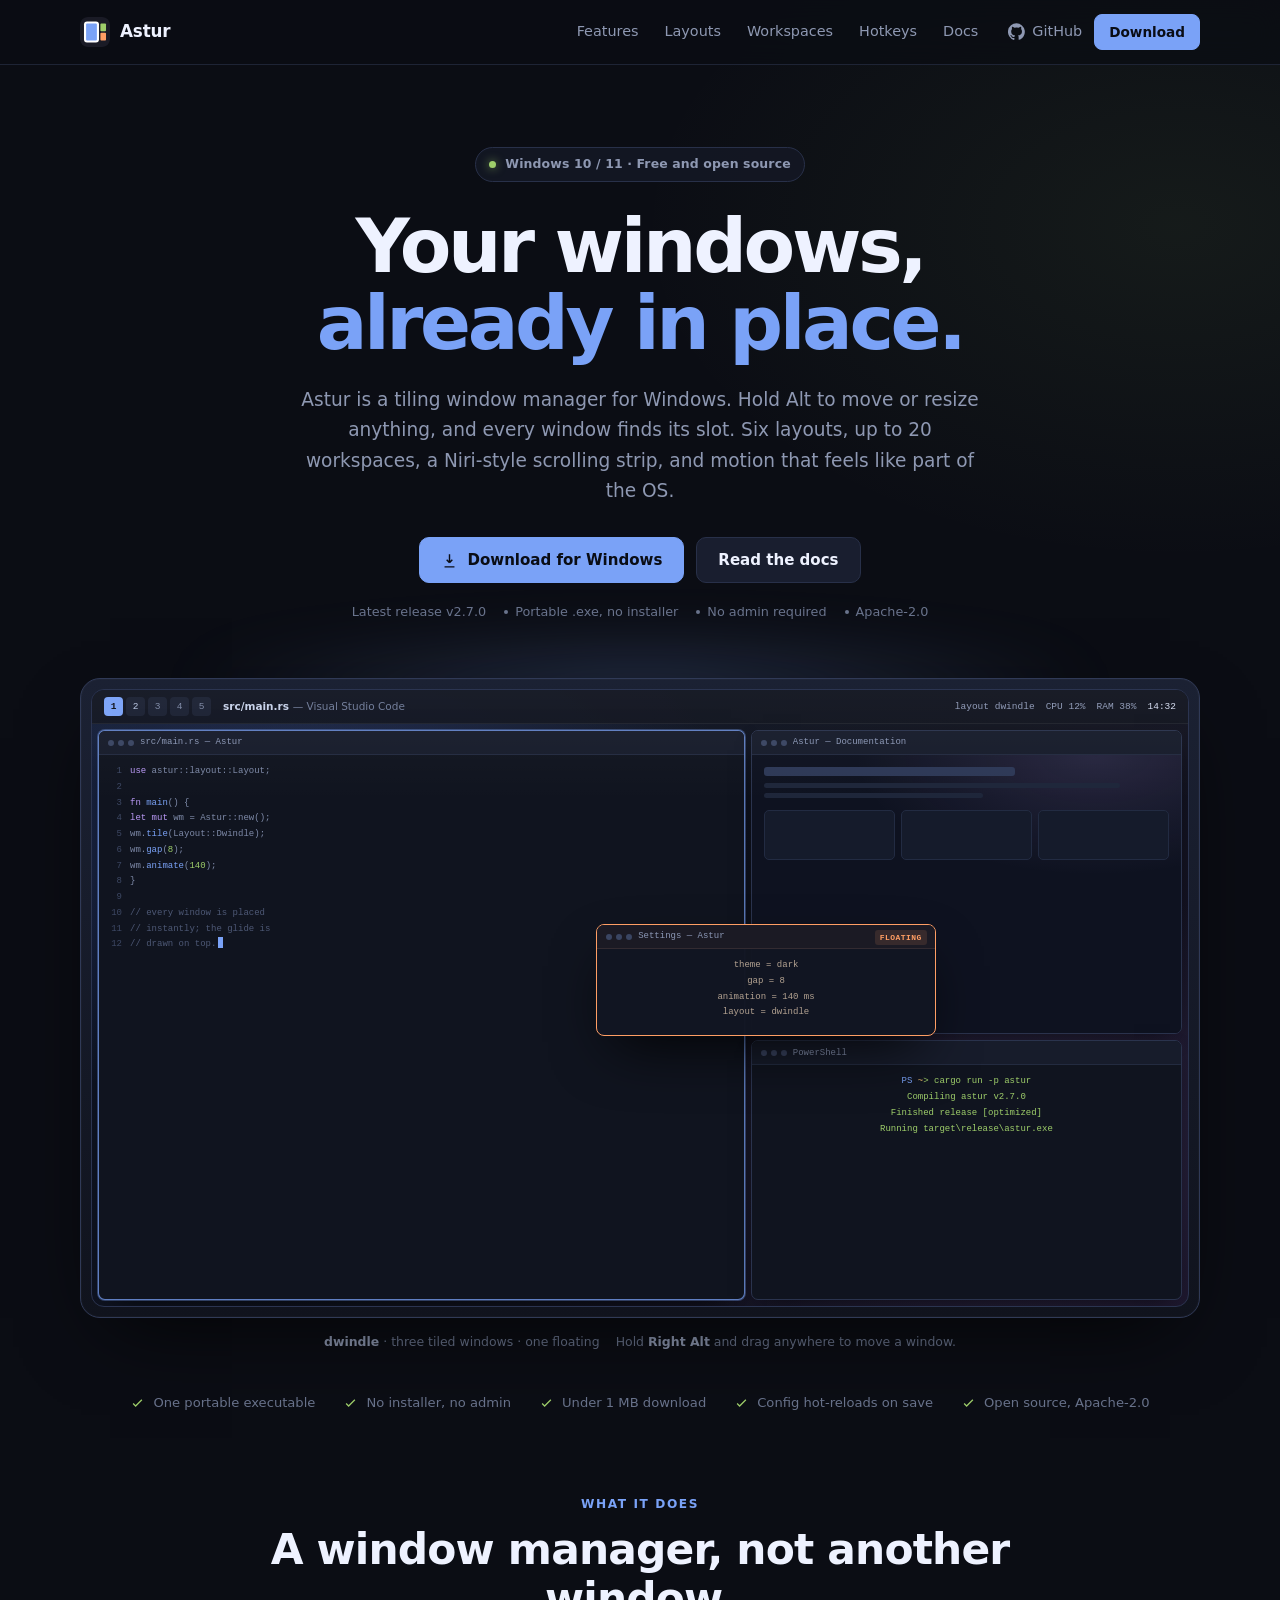
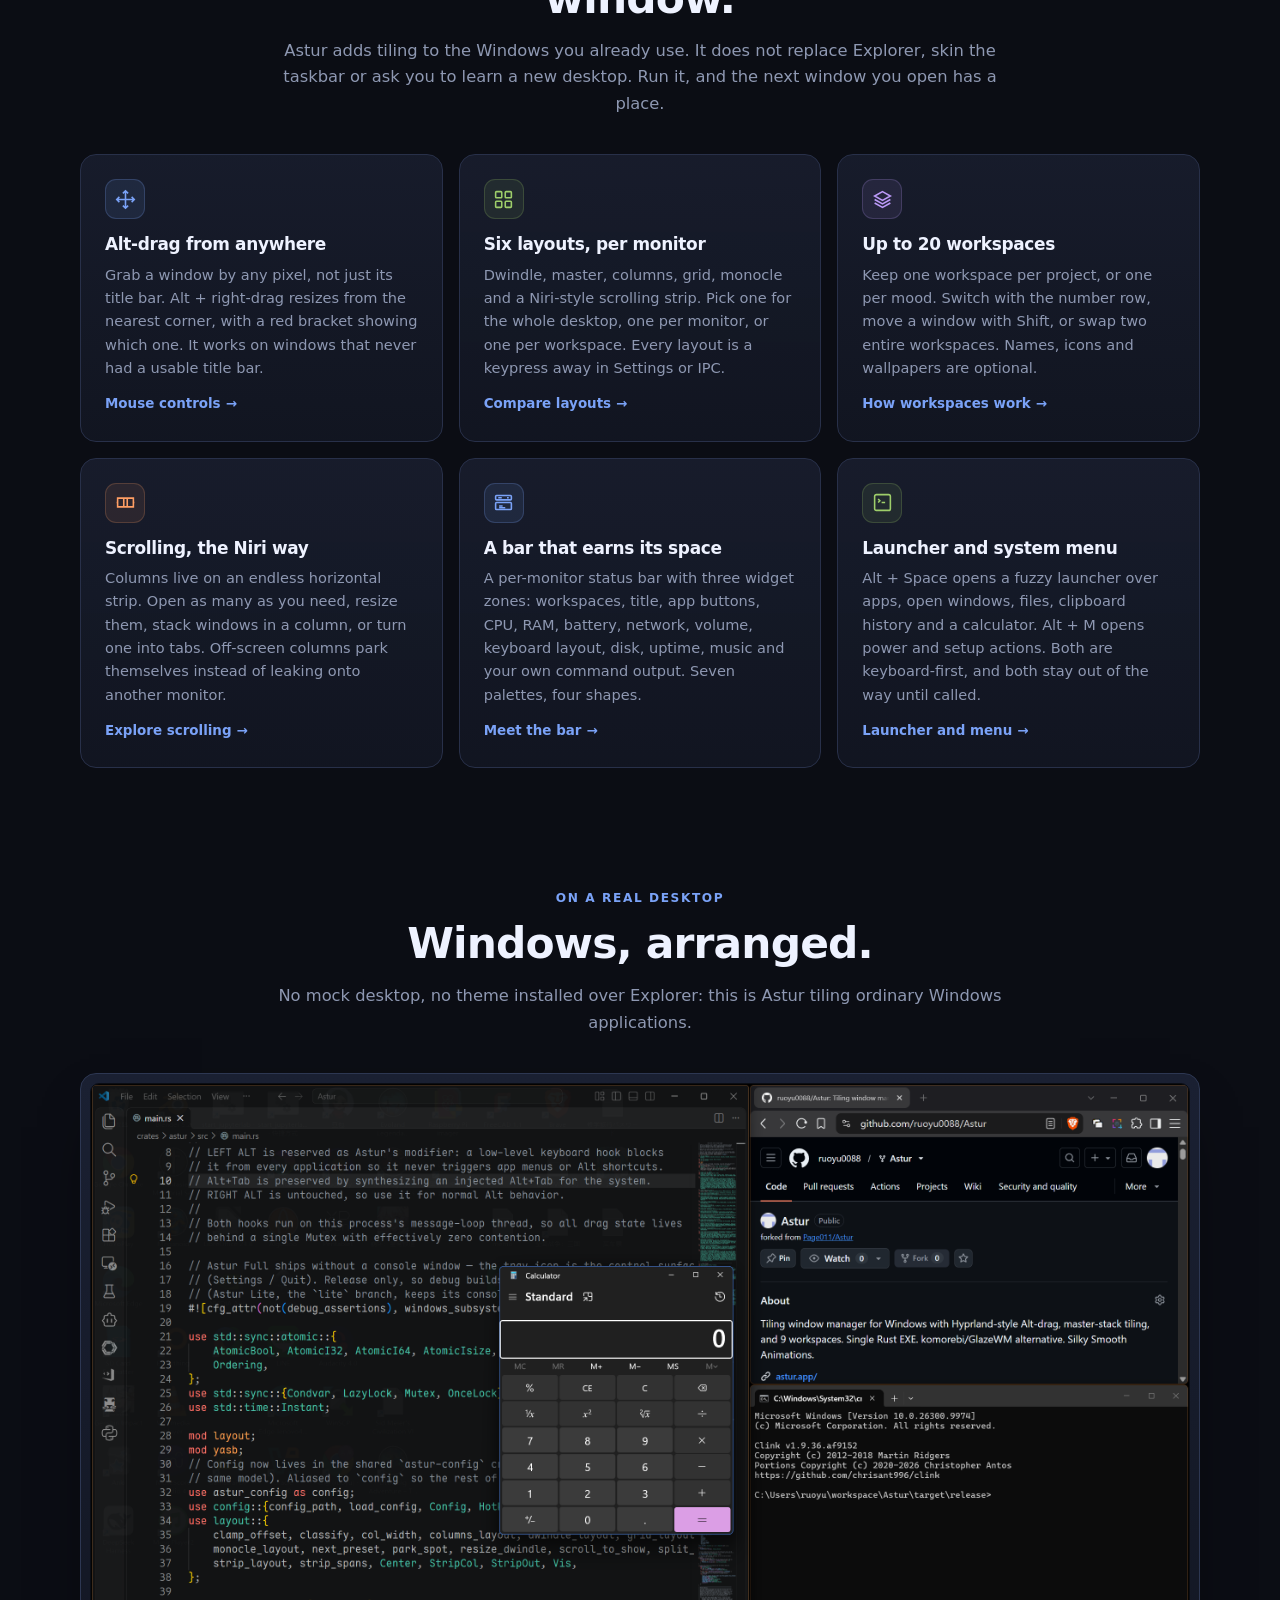
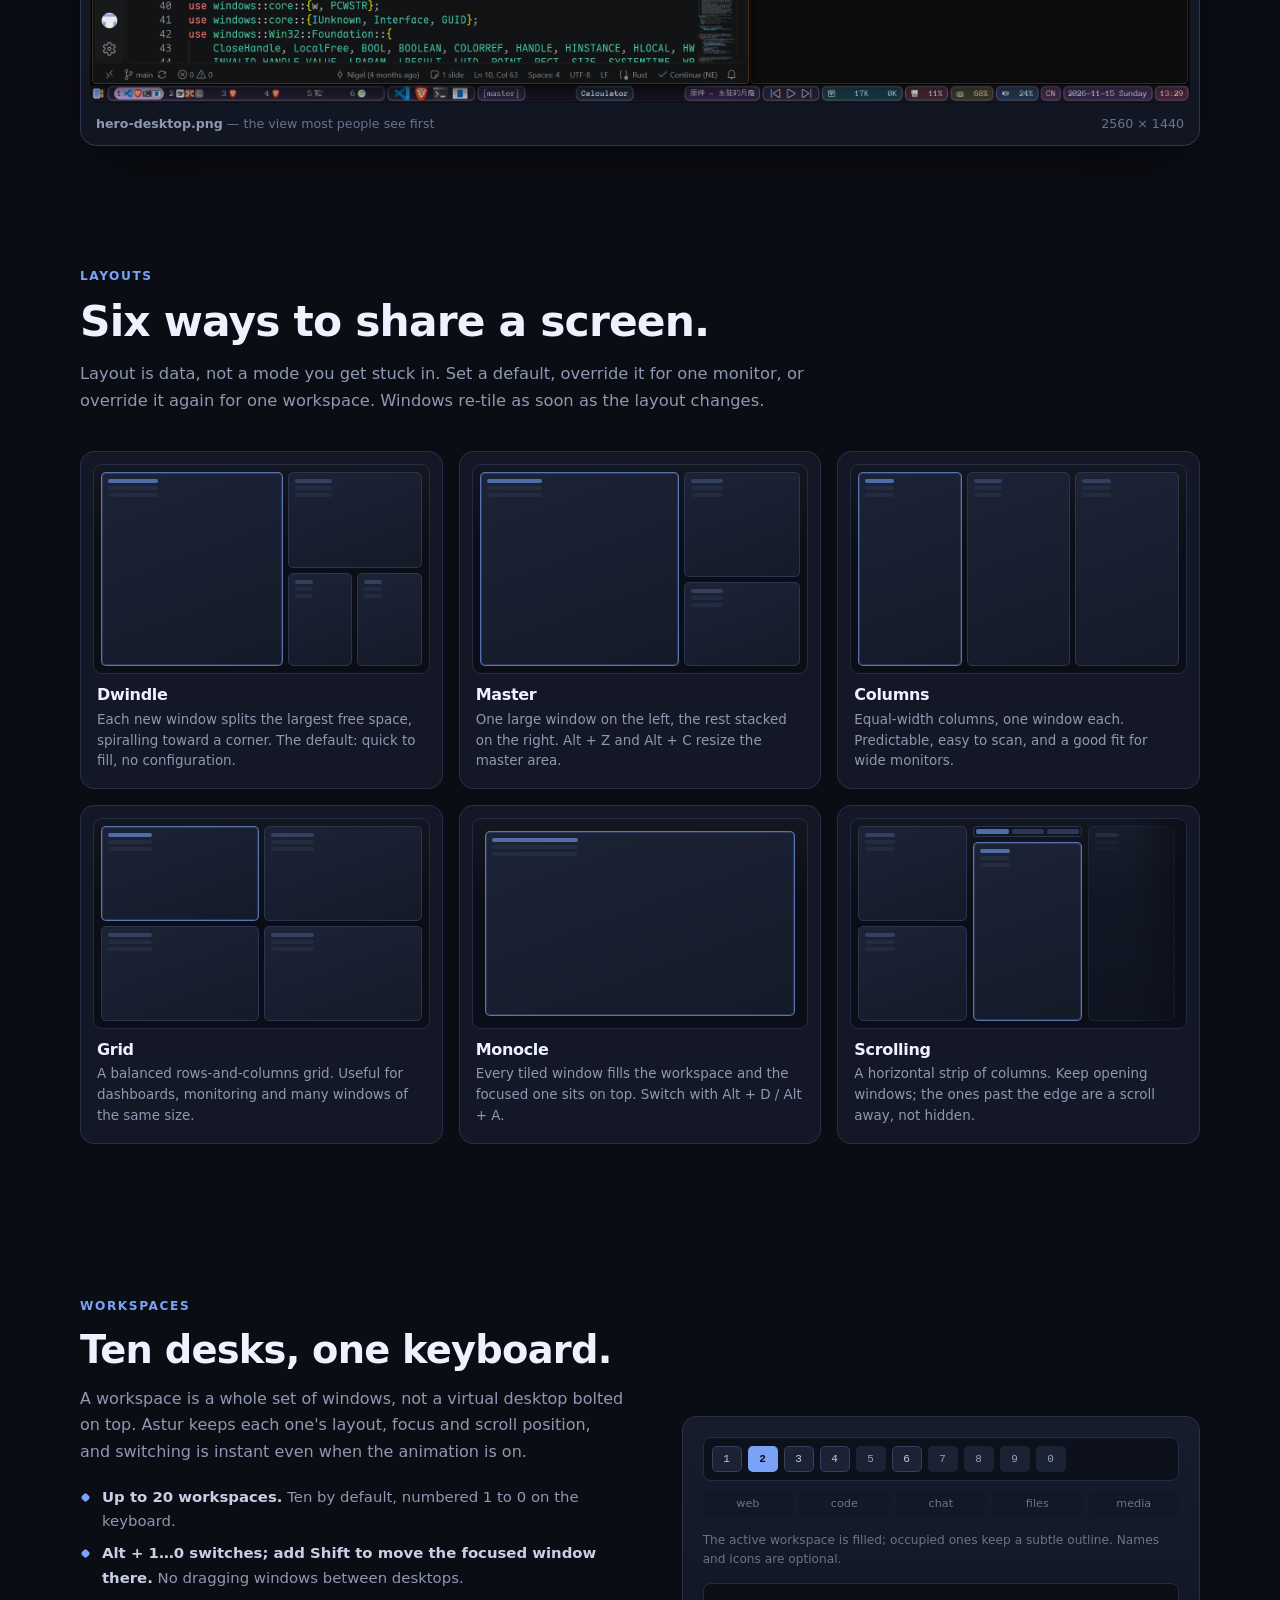
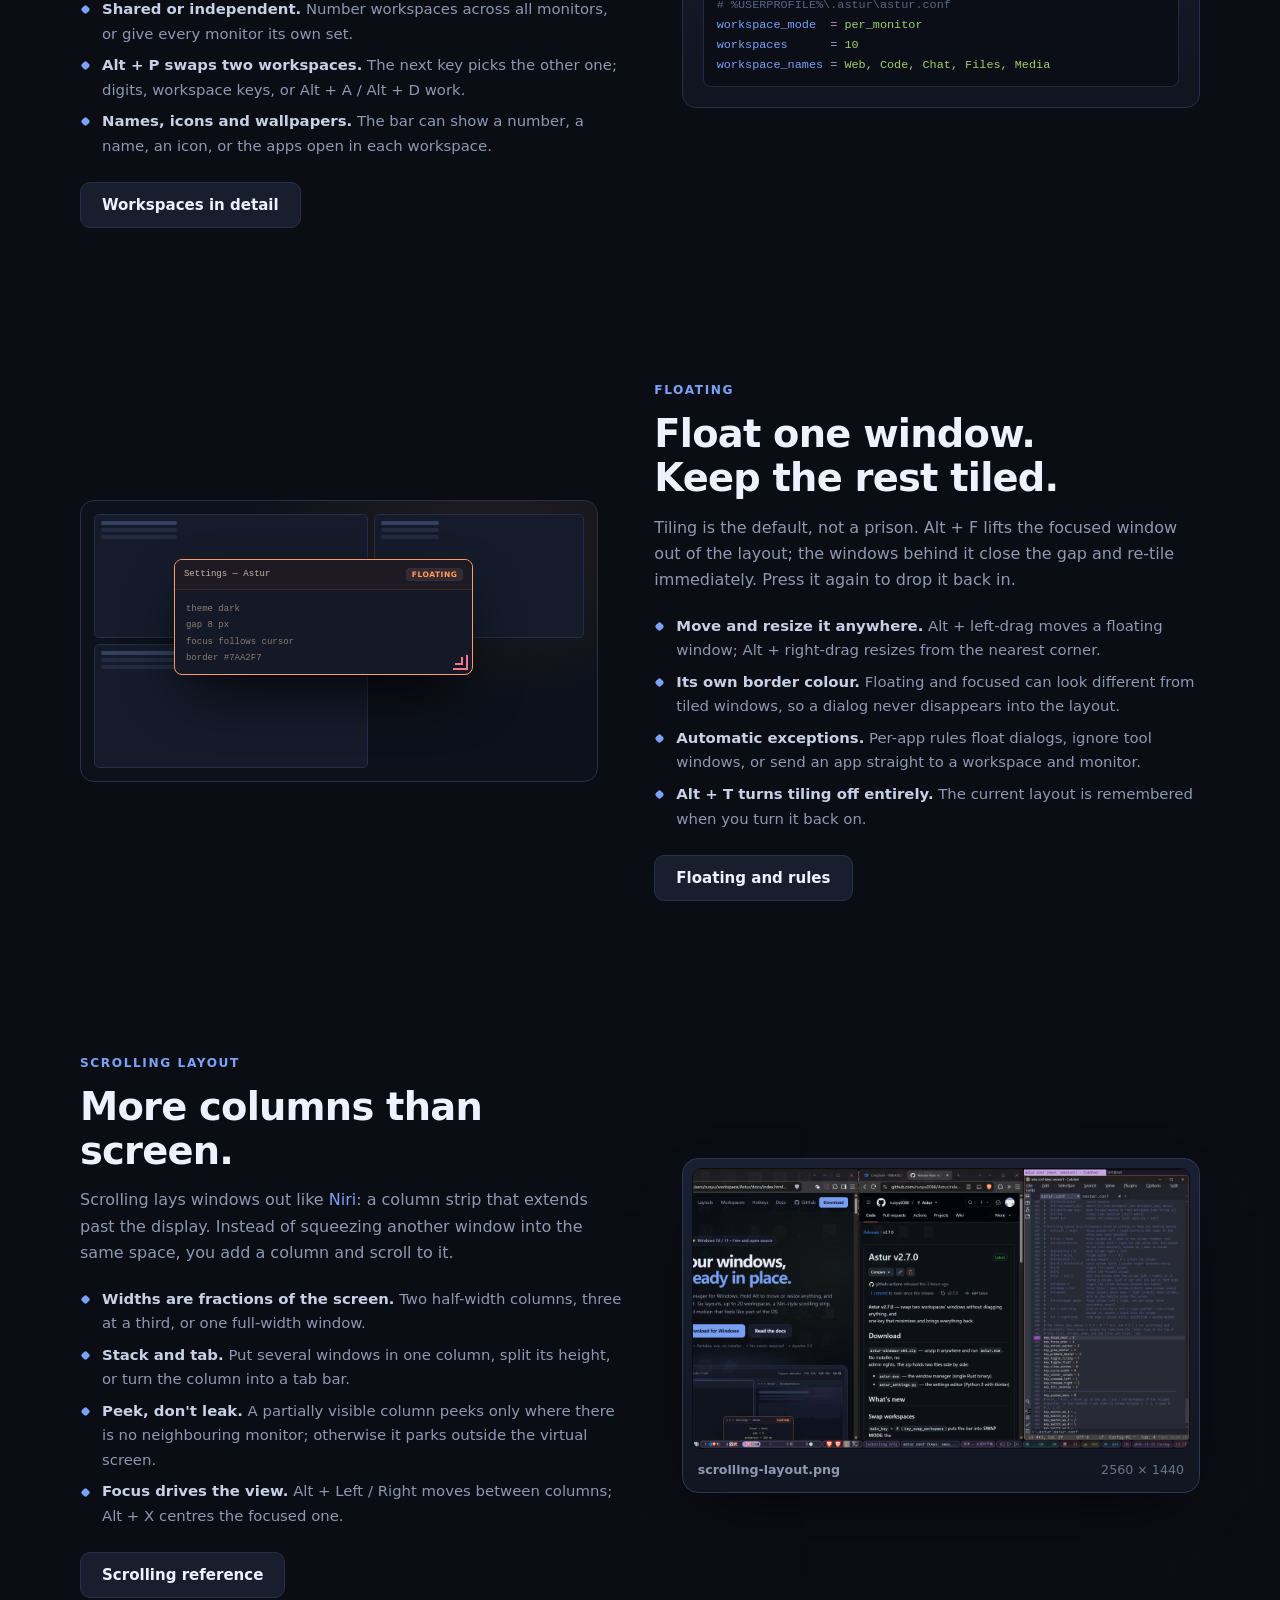
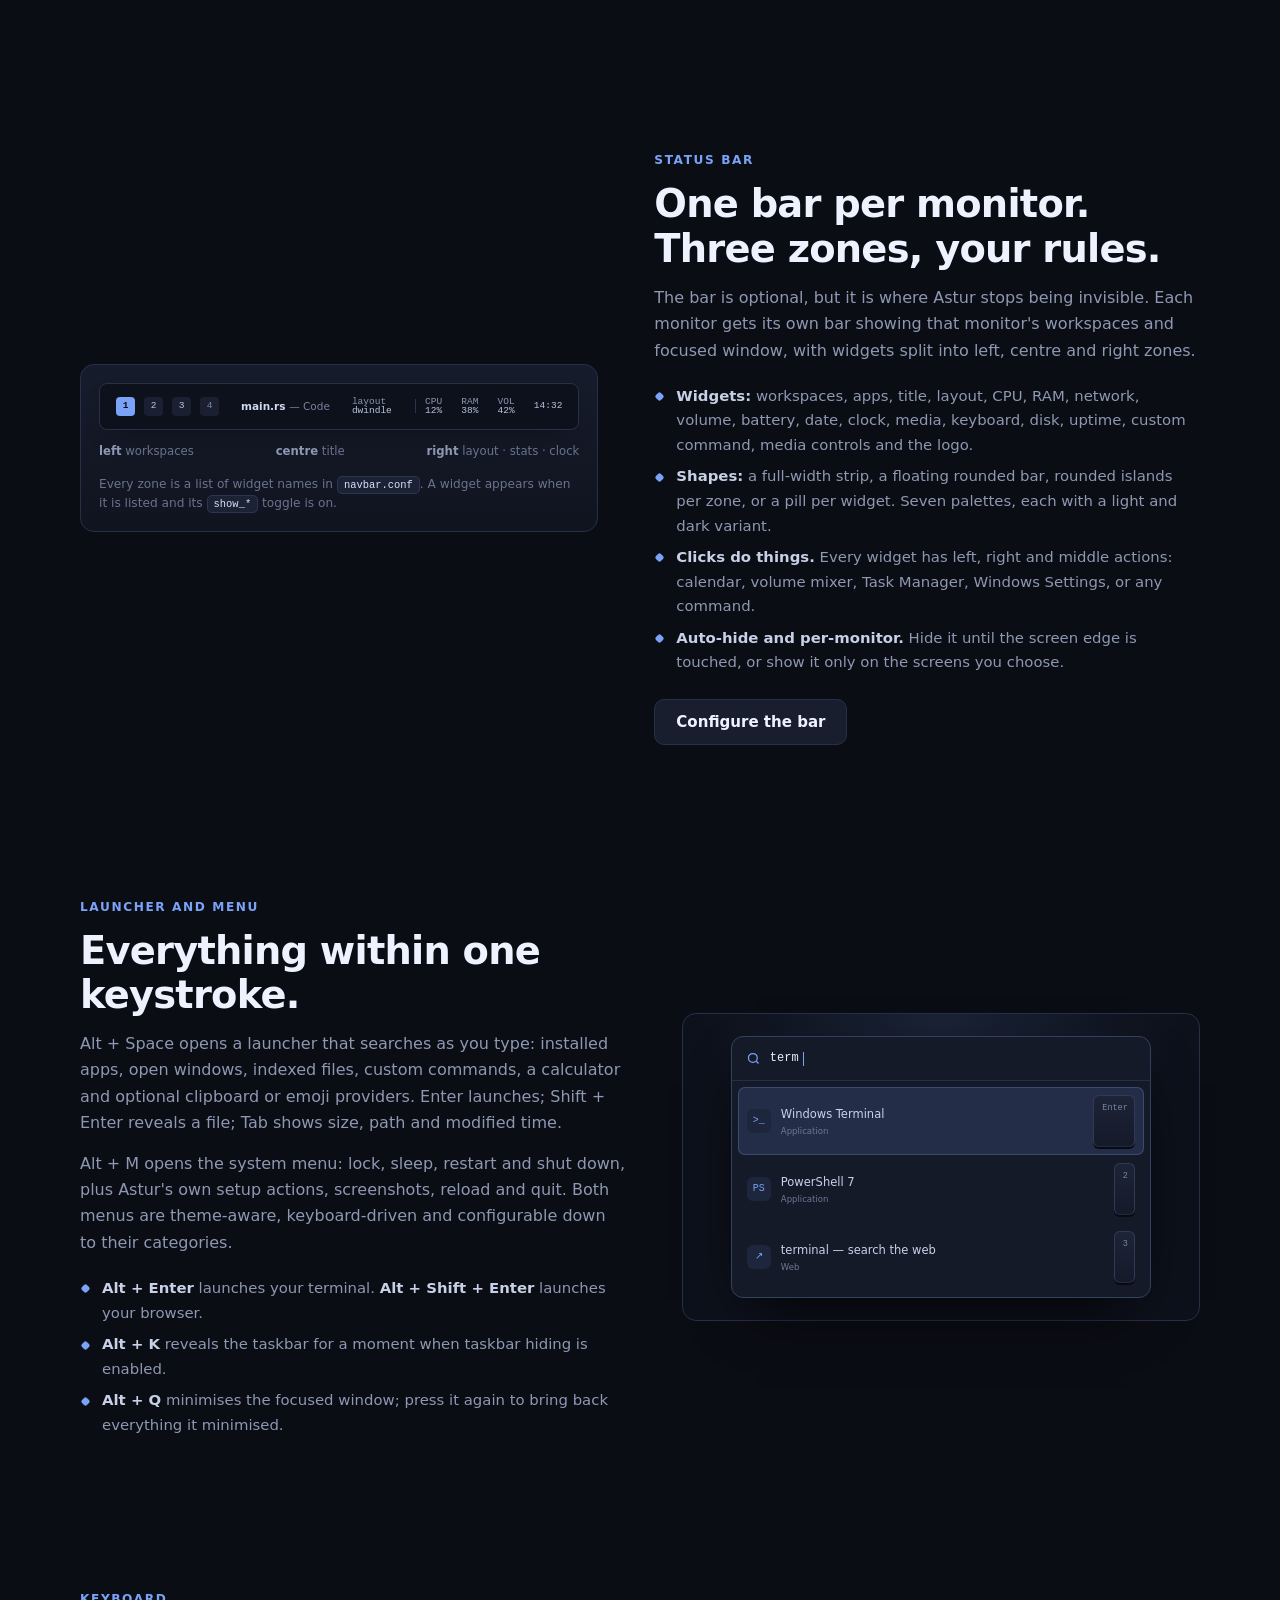
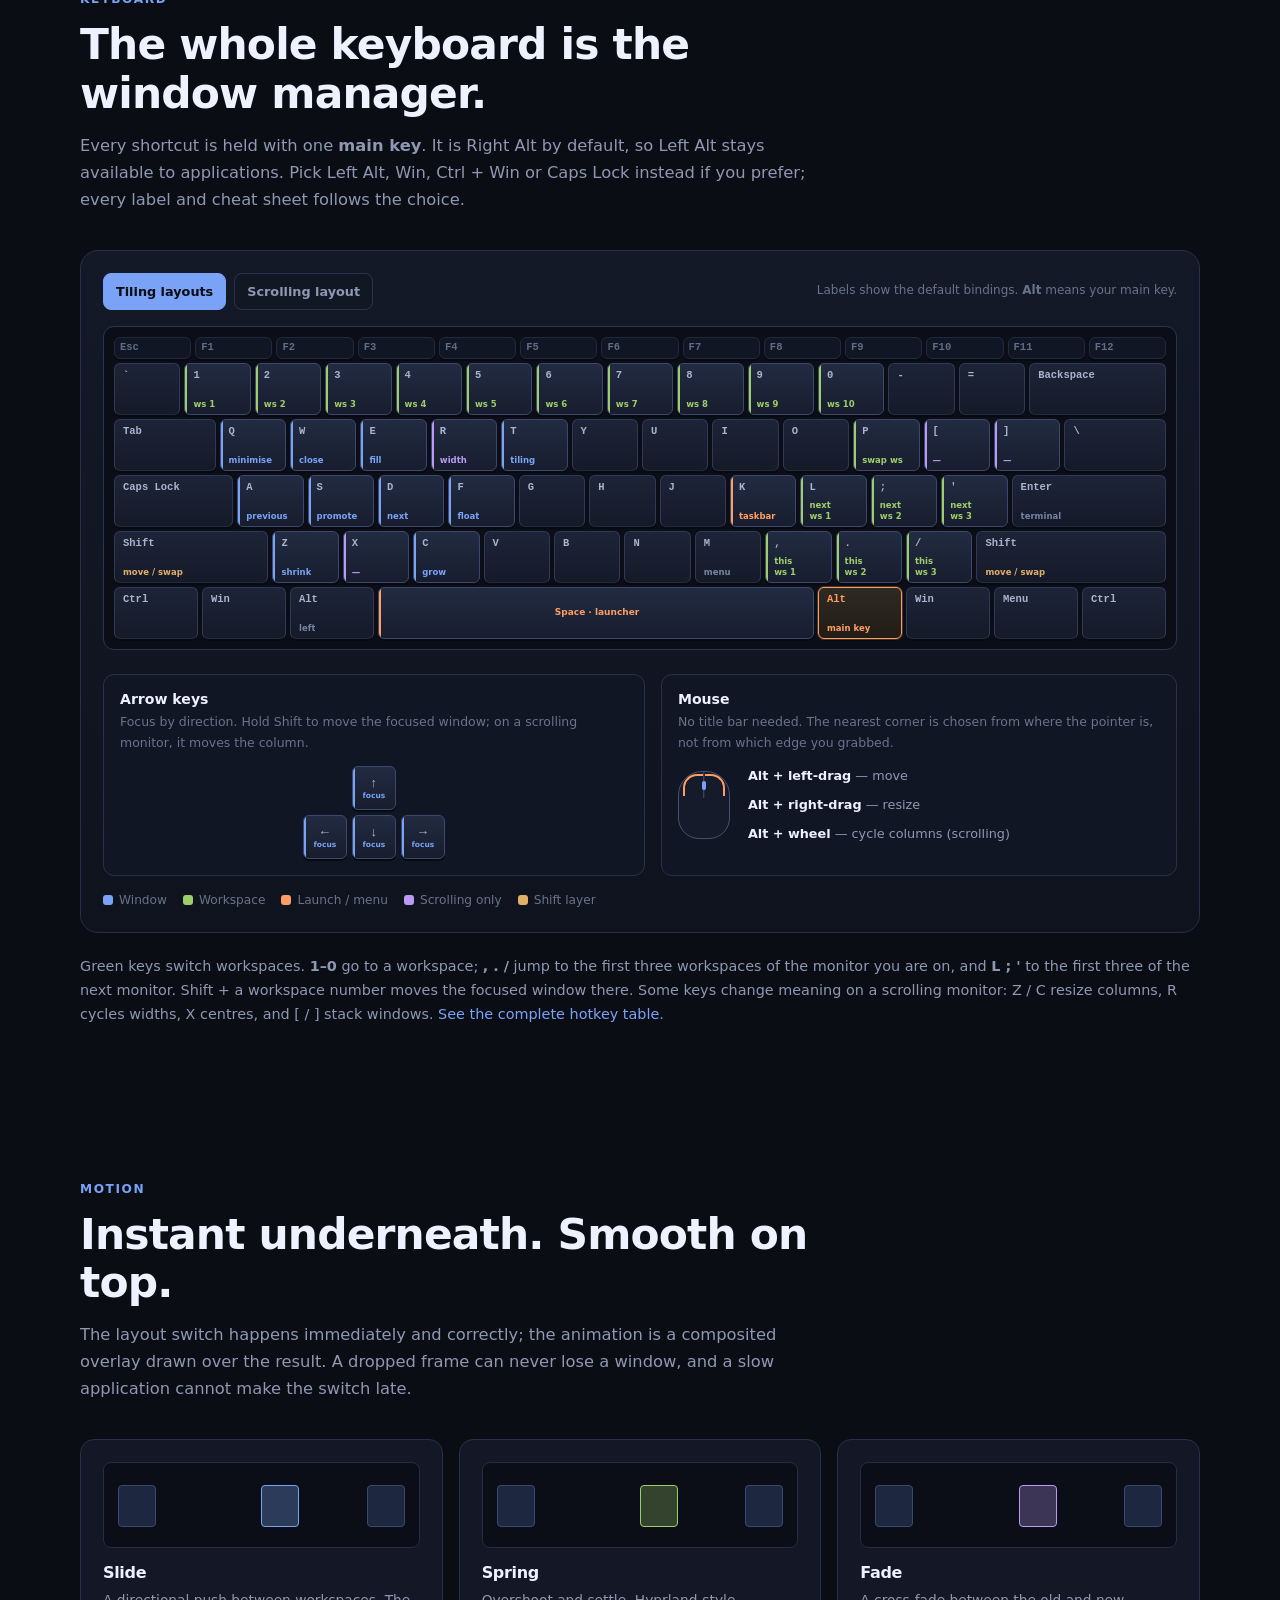
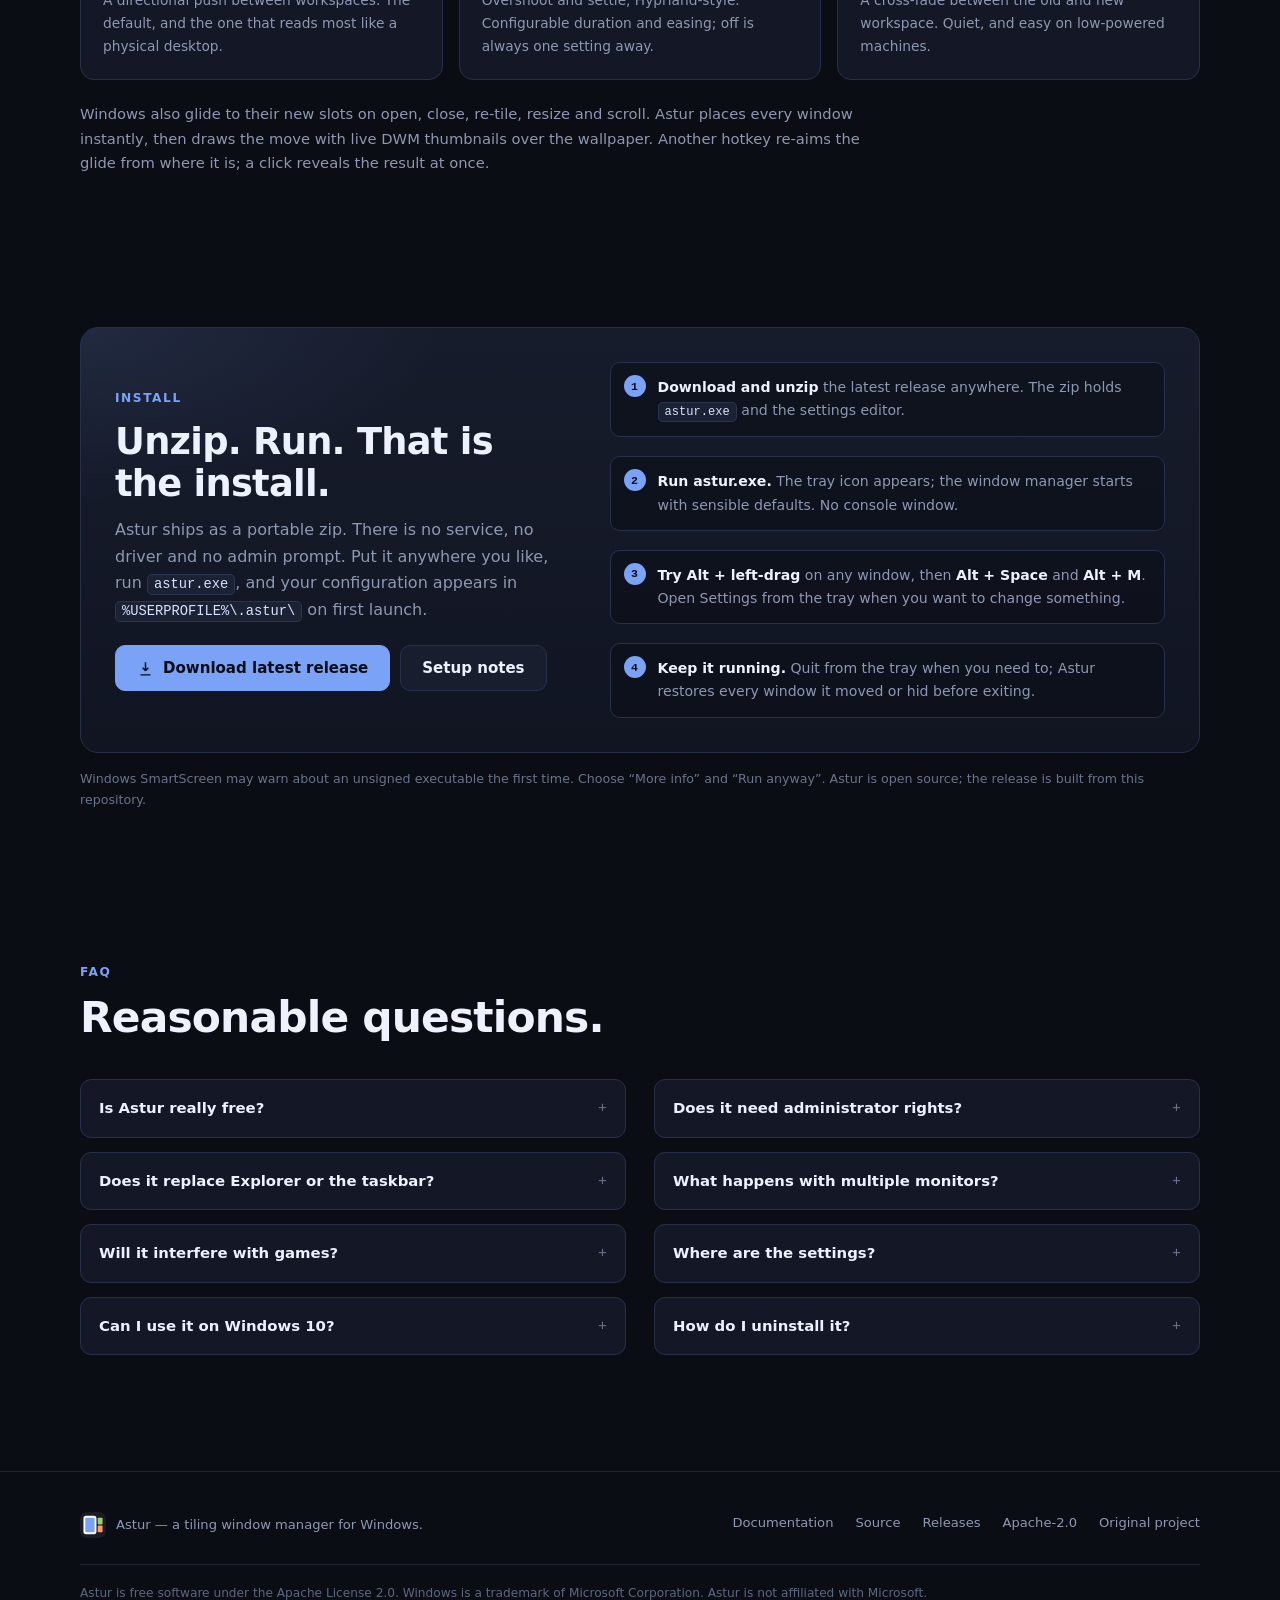
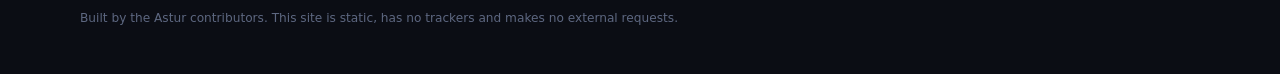
==== commit 004f0ecf: "feat(site): fit pages to the supplied screenshots" ====
--- a/docs/index.html
+++ b/docs/index.html
@@ -355,7 +355,7 @@
       </div>
       <div class="split-visual">
         <figure class="shot">
-          <img src="assets/screens/scrolling-layout.png" alt="Astur's scrolling layout with several columns, a tabbed column and a column peeking in from the right edge." width="2560" height="1440" loading="lazy">
+          <img src="assets/screens/scrolling-layout.png" alt="Astur's scrolling layout with three columns; the status bar shows scrolling 3 of 3." width="2560" height="1440" loading="lazy">
           <figcaption><span><b>scrolling-layout.png</b></span><span>2560 × 1440</span></figcaption>
         </figure>
       </div>
--- a/docs/style.css
+++ b/docs/style.css
@@ -2803,6 +2803,43 @@
   font-size: 0.77rem;
 }
 
+.doc-figure.bar-shot a {
+  display: block;
+  border-radius: 10px;
+}
+
+.doc-figure.bar-shot .bar-scroll {
+  overflow-x: auto;
+  border: 1px solid #232c42;
+  border-radius: 10px;
+  background: #0a0d15;
+  -webkit-overflow-scrolling: touch;
+}
+
+.doc-figure.bar-shot img {
+  width: 2560px;
+  max-width: none;
+  border: 0;
+  border-radius: 0;
+}
+
+.doc-figure.bar-shot a:hover img {
+  outline: 2px solid var(--blue);
+  outline-offset: -2px;
+}
+
+.doc-figure.bar-shot figcaption {
+  padding-top: 6px;
+}
+
+.doc-figure.launcher-shot {
+  max-width: 760px;
+}
+
+.doc-figure.menu-shot {
+  max-width: 560px;
+}
+
 .figure-grid {
   display: grid;
   grid-template-columns: 1fr 1fr;
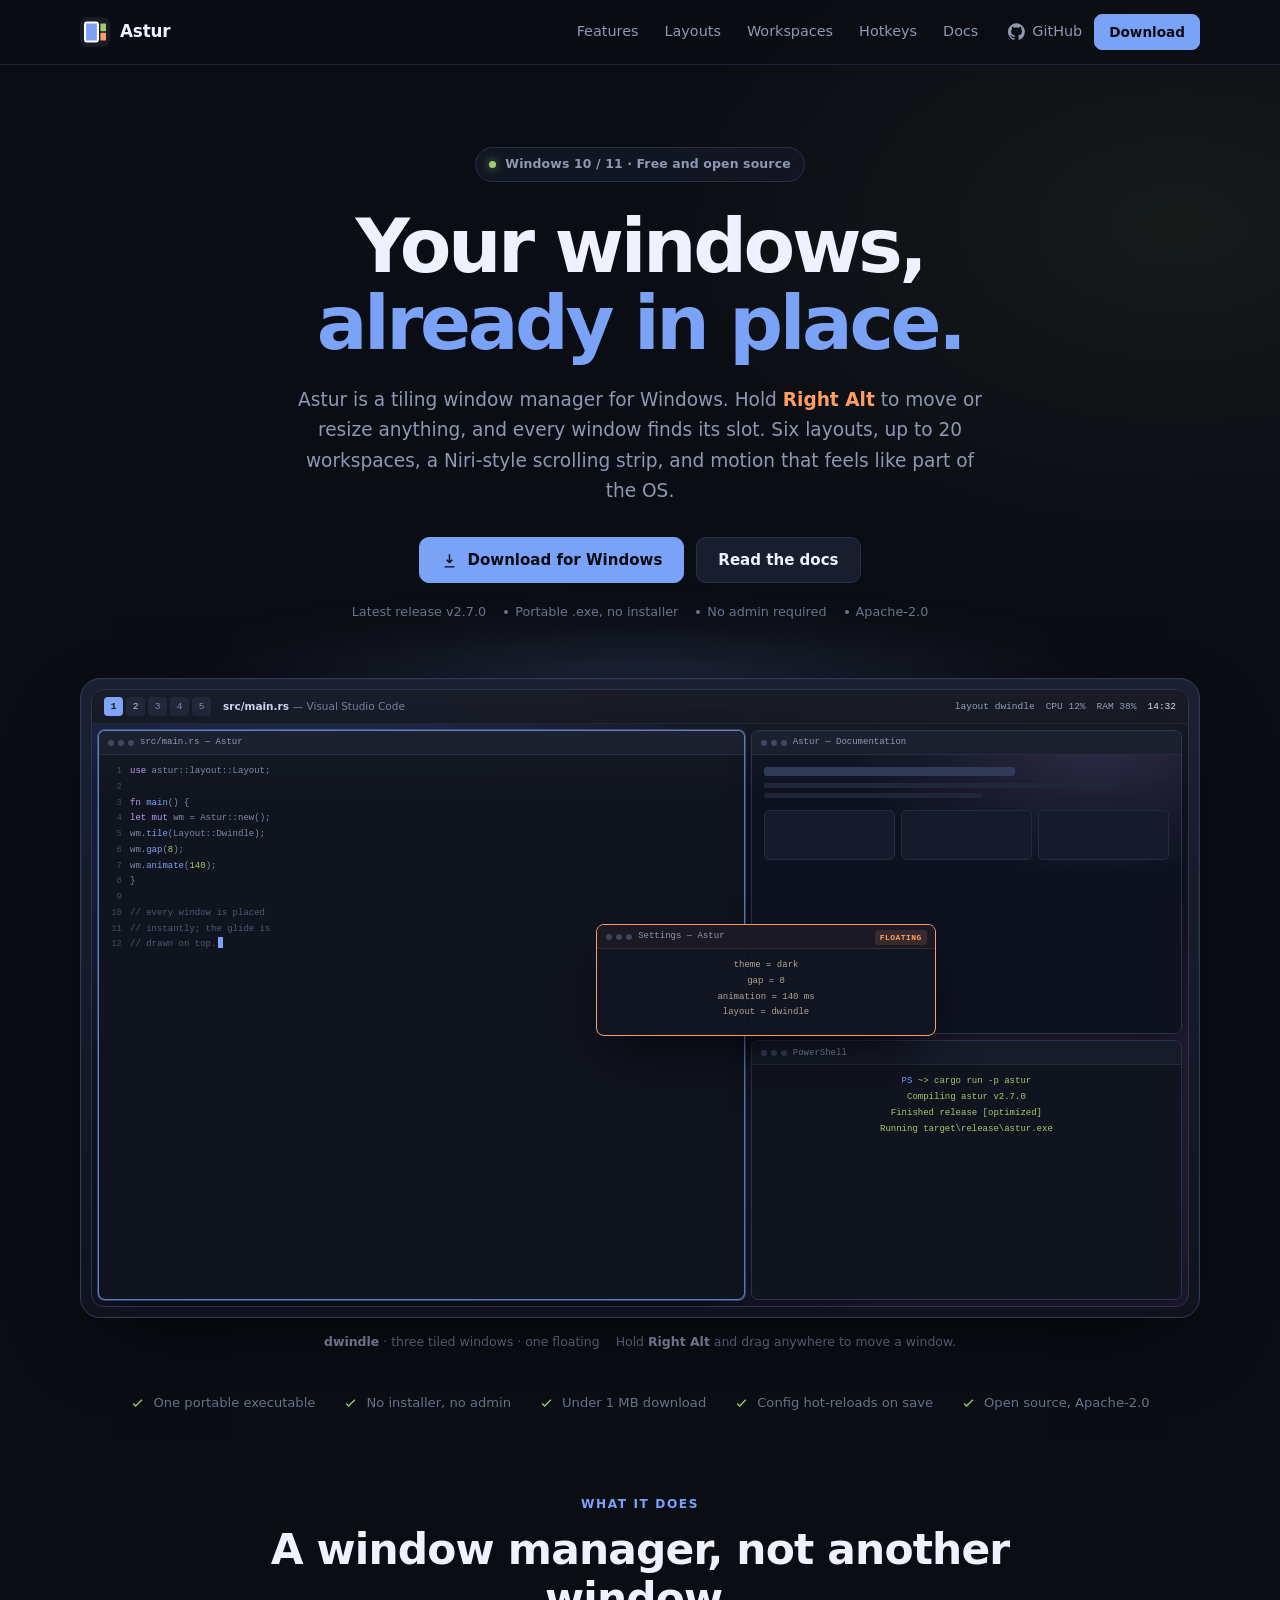
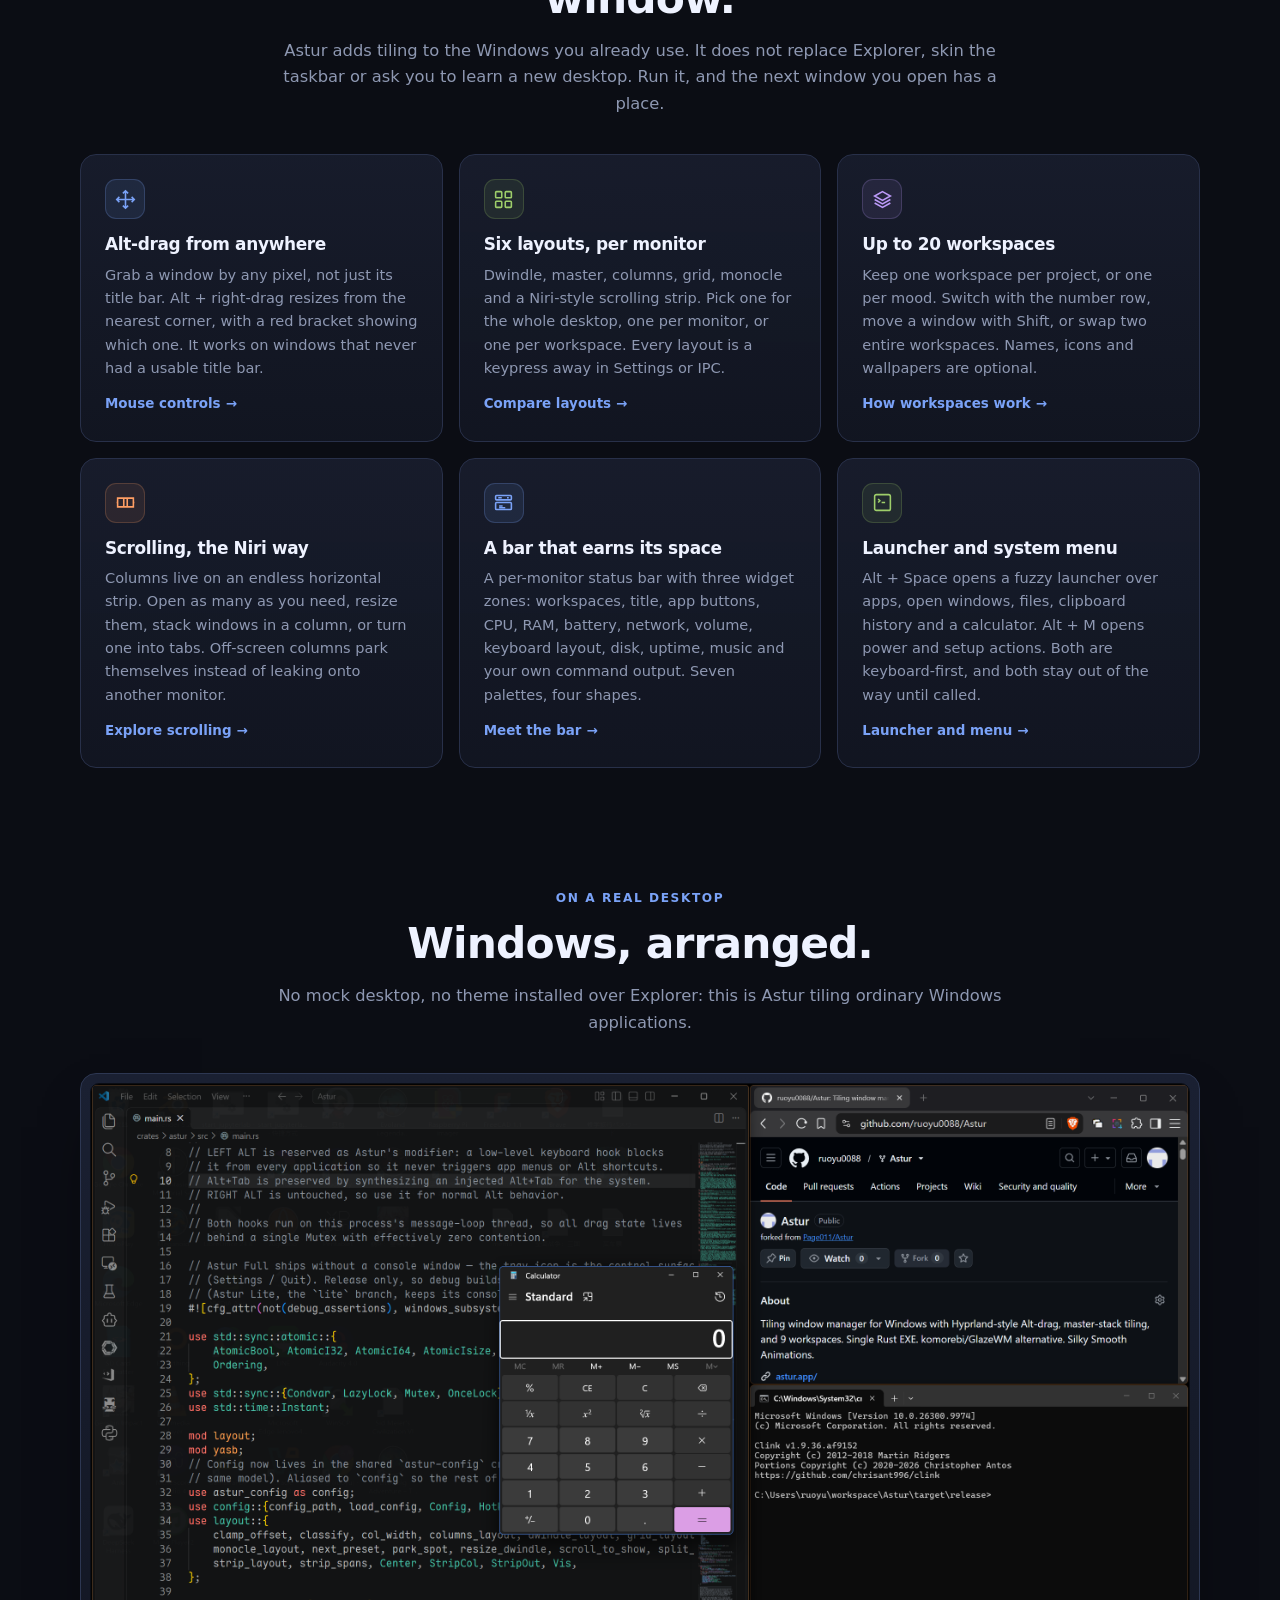
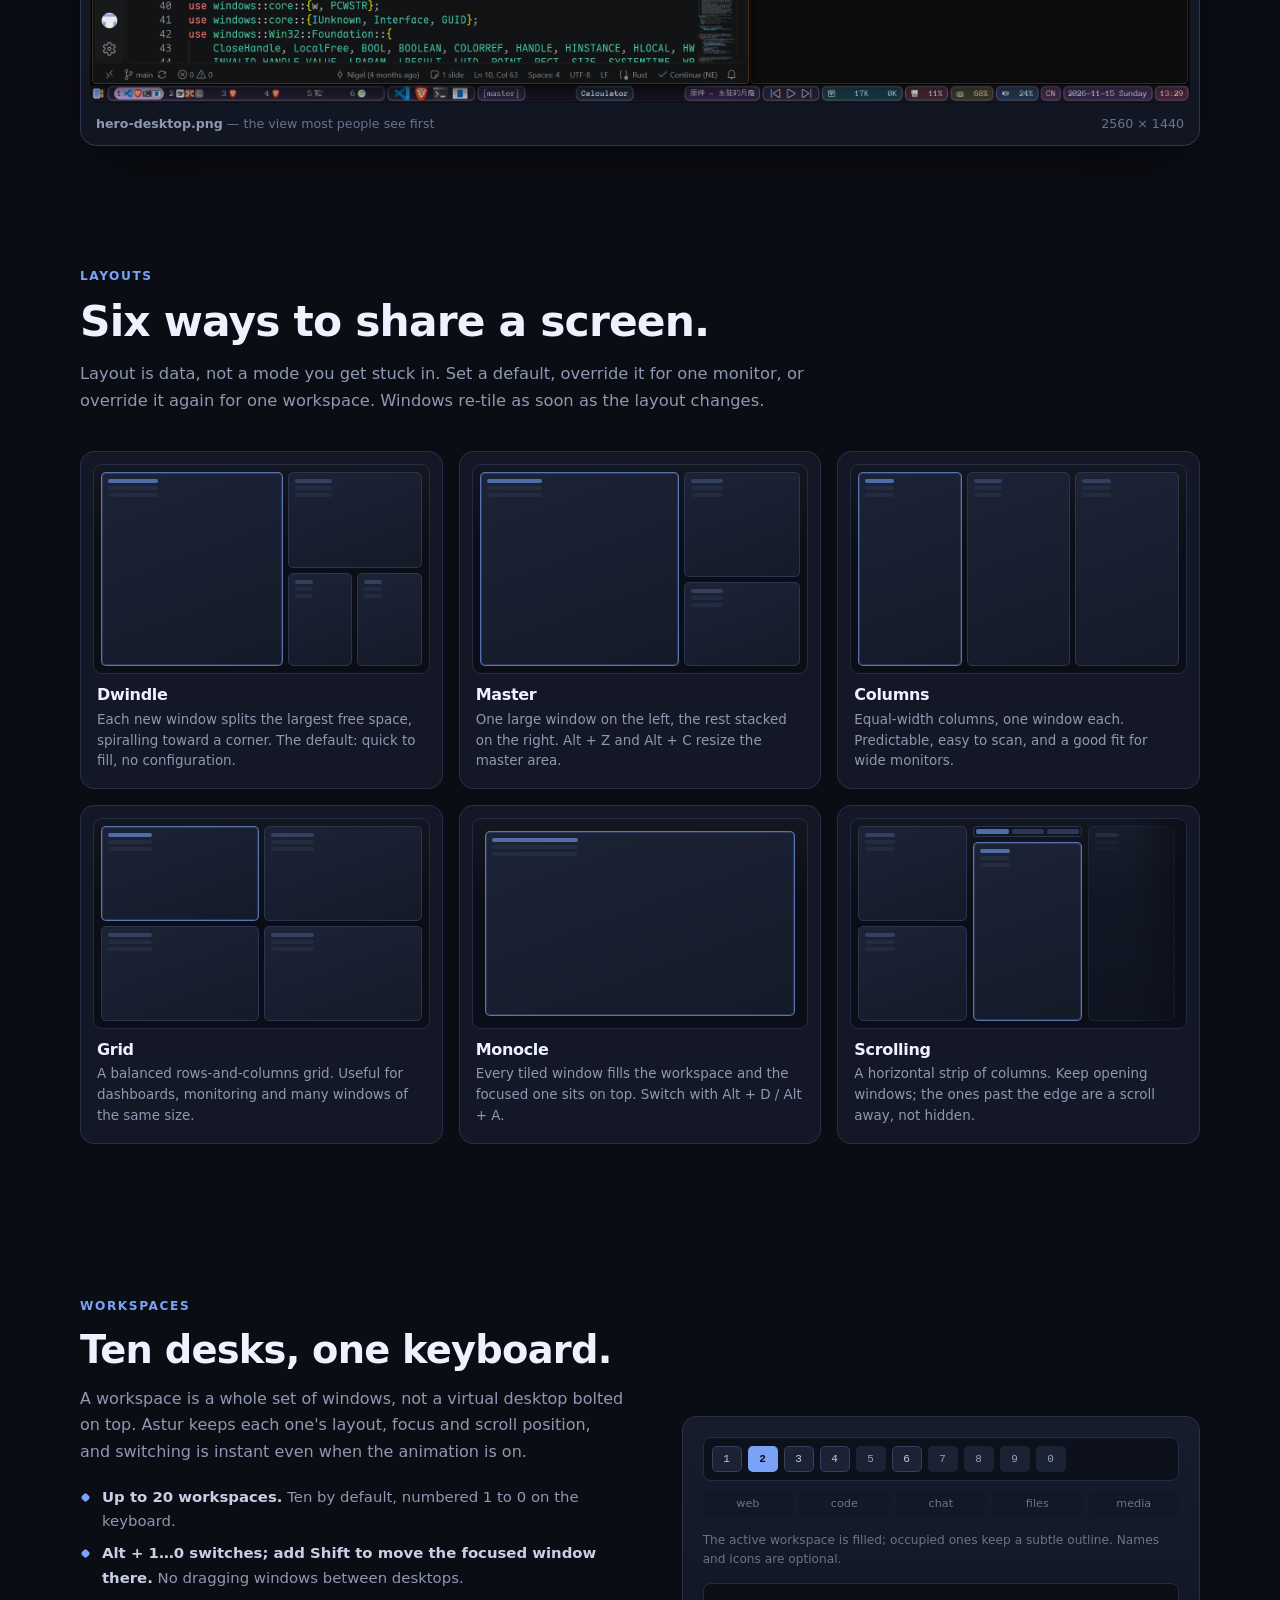
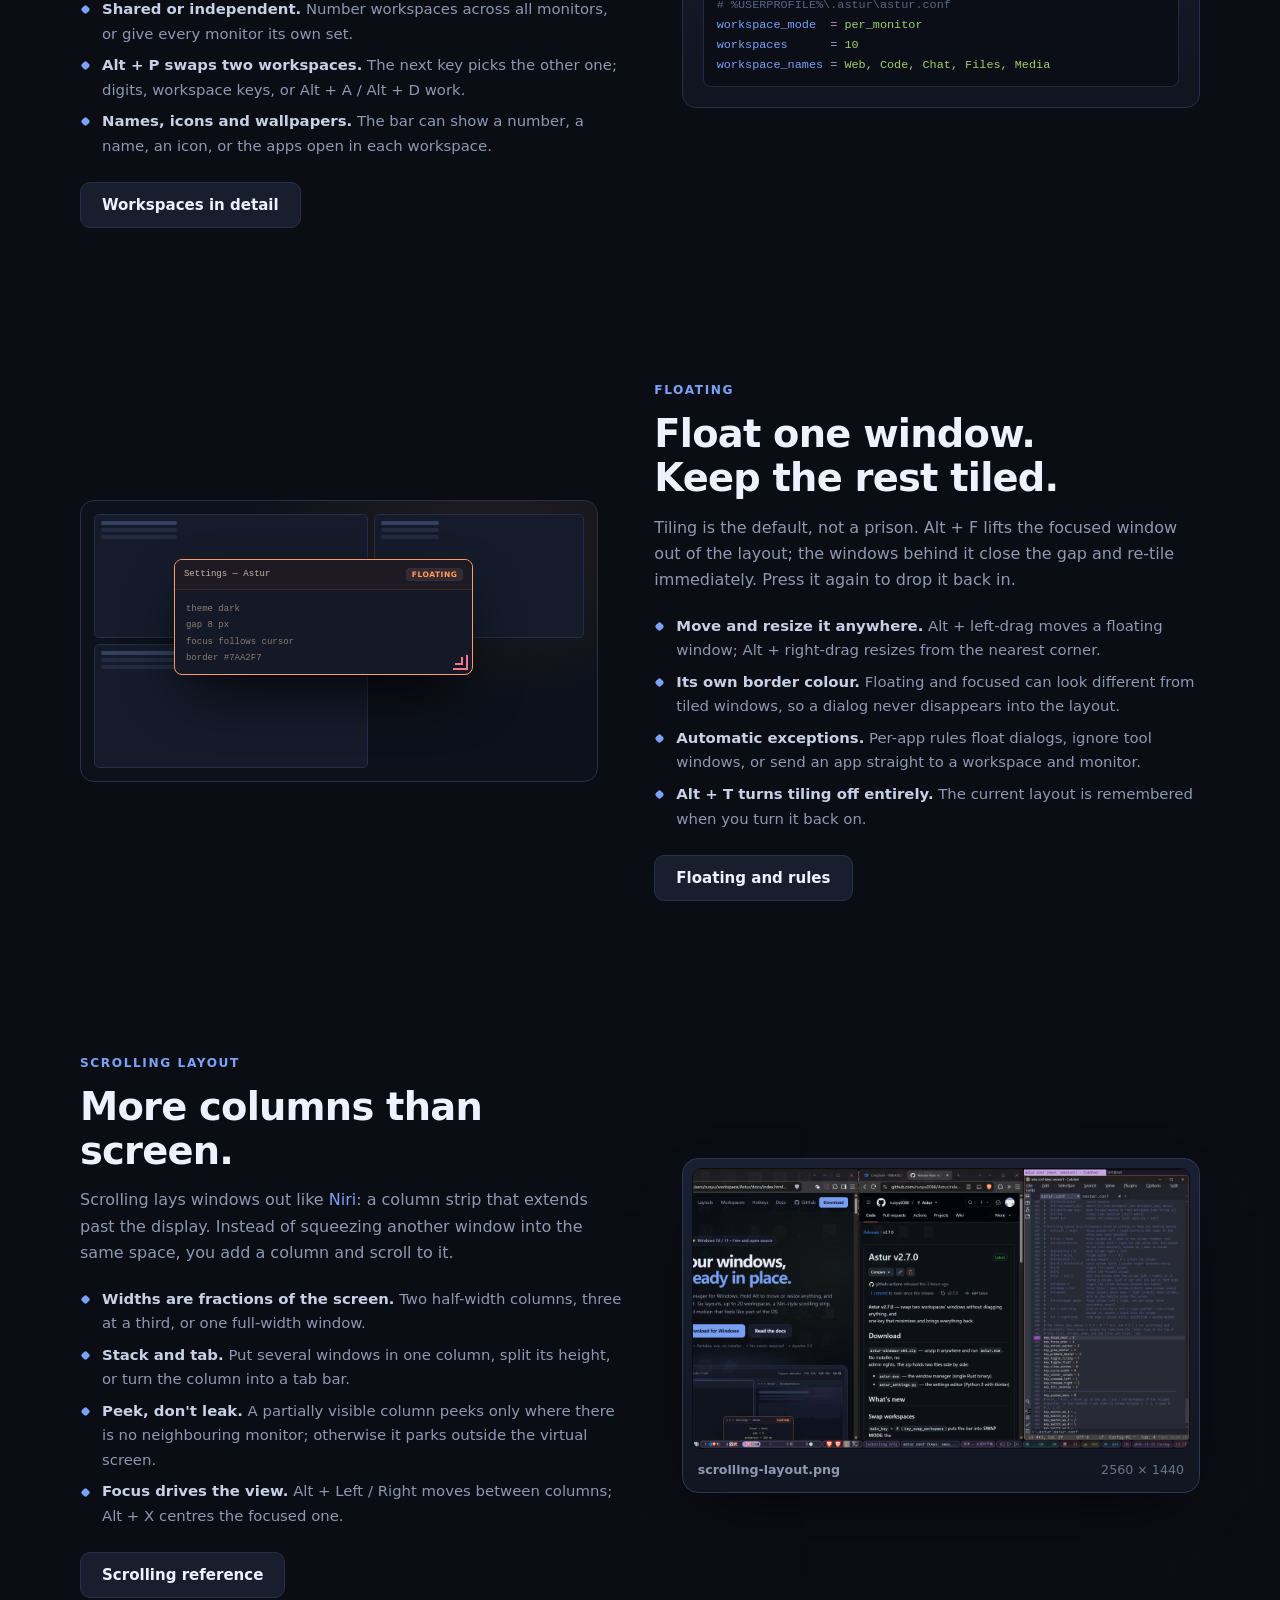
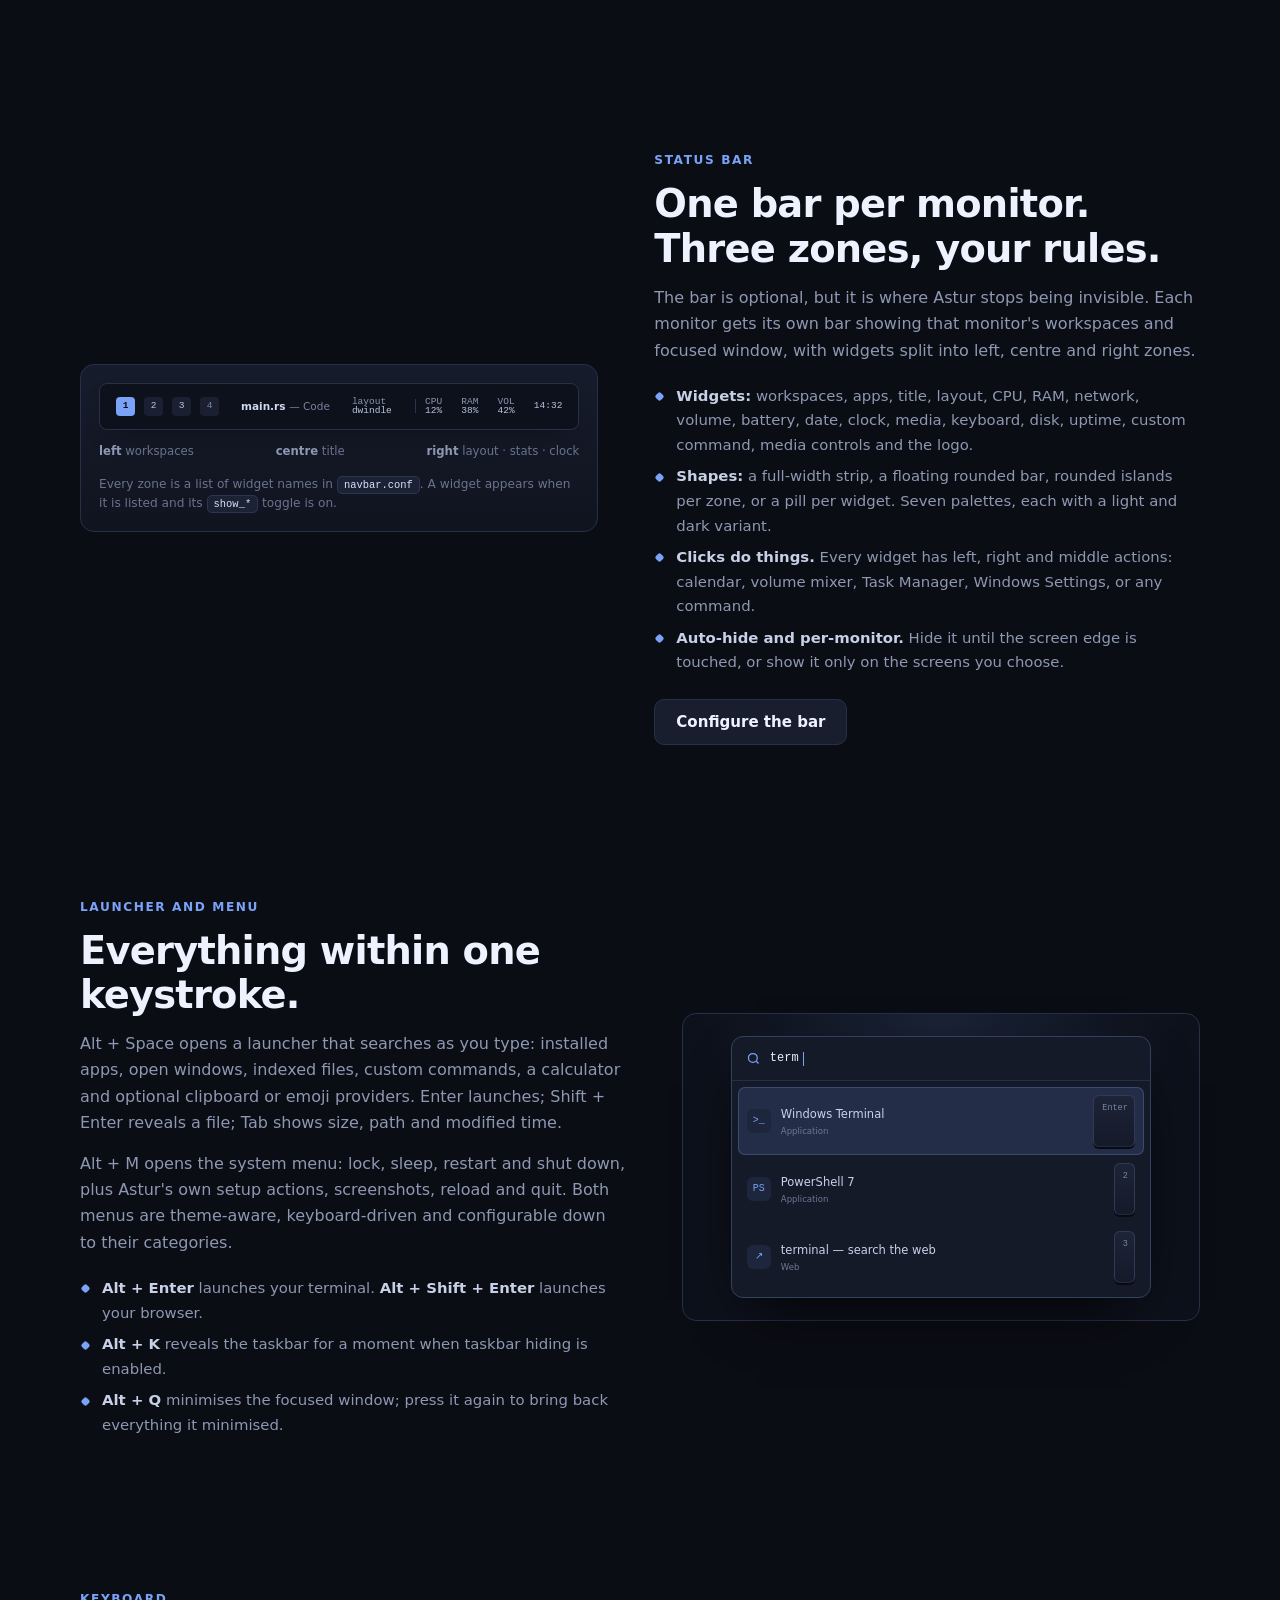
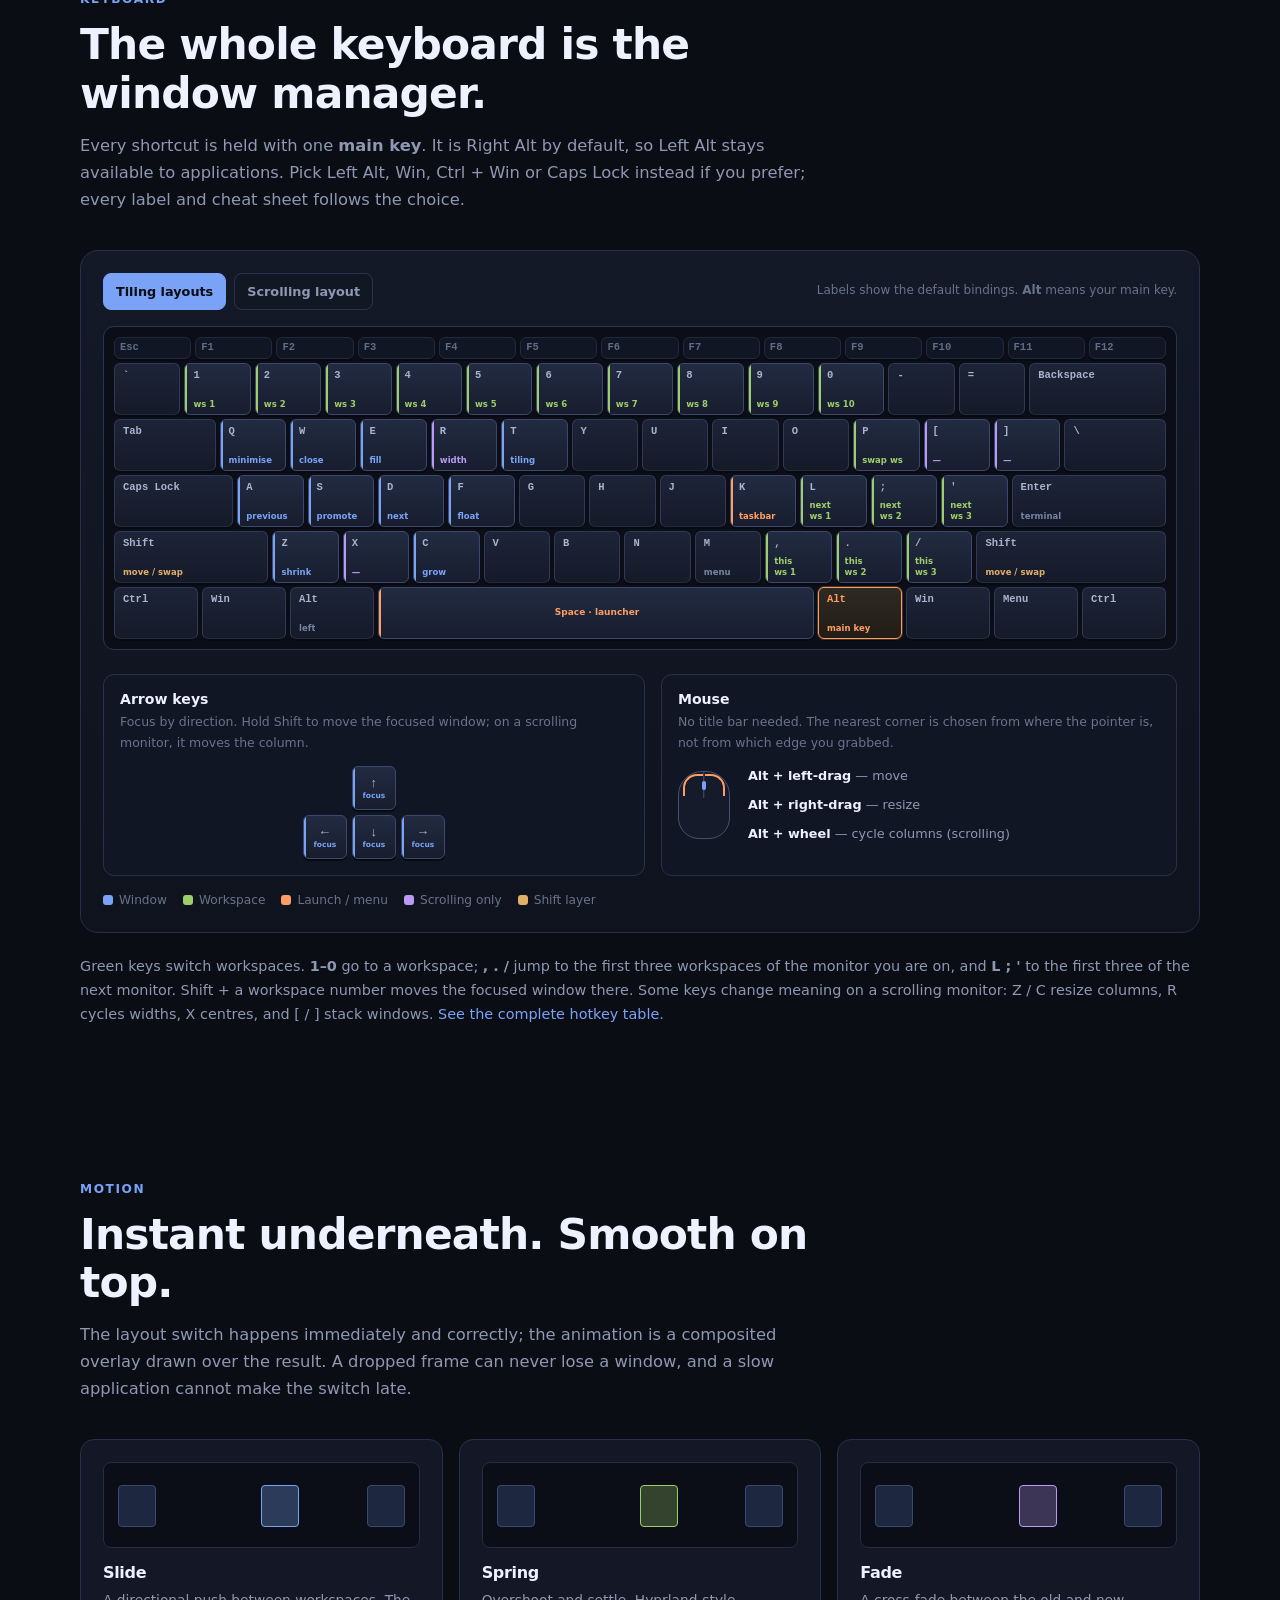
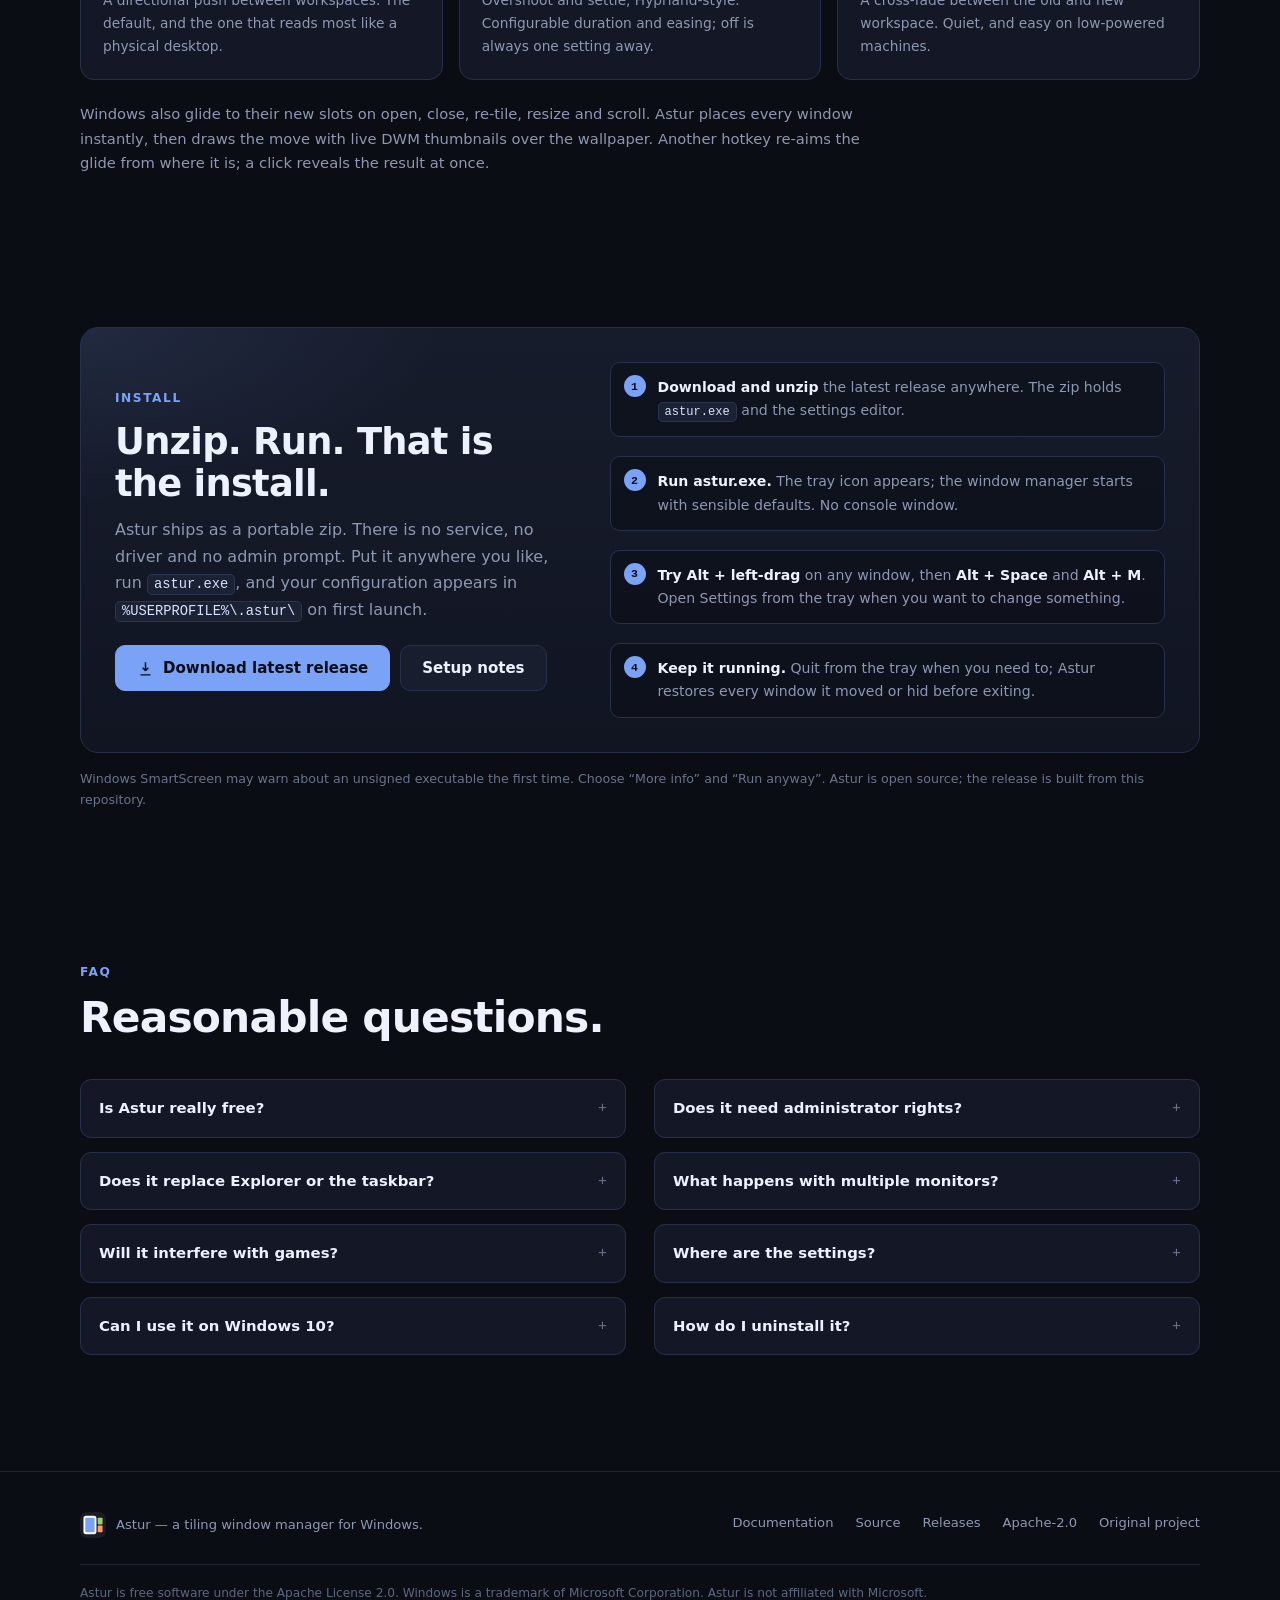
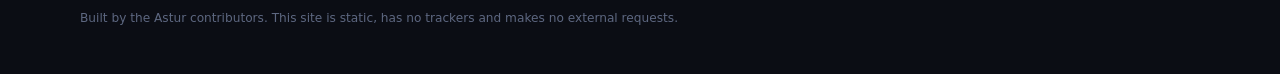
==== commit 82d20a17: "fix(site): repair keyboard tabs, sidebar overlap, and hero key hint" ====
--- a/docs/index.html
+++ b/docs/index.html
@@ -49,7 +49,7 @@
     <div class="wrap">
       <span class="eyebrow"><span class="dot"></span> Windows 10 / 11 · Free and open source</span>
       <h1>Your windows,<br><span class="accent">already in place.</span></h1>
-      <p class="hero-sub">Astur is a tiling window manager for Windows. Hold Alt to move or resize anything, and every window finds its slot. Six layouts, up to 20 workspaces, a Niri-style scrolling strip, and motion that feels like part of the OS.</p>
+      <p class="hero-sub">Astur is a tiling window manager for Windows. Hold <strong class="hero-key">Right Alt</strong> to move or resize anything, and every window finds its slot. Six layouts, up to 20 workspaces, a Niri-style scrolling strip, and motion that feels like part of the OS.</p>
       <div class="hero-actions">
         <a class="btn btn-primary" href="https://github.com/ruoyu0088/Astur/releases/latest">
           <svg viewBox="0 0 24 24" fill="none" stroke="currentColor" stroke-width="2" aria-hidden="true"><path d="M12 3v12m0 0 4-4m-4 4-4-4M5 21h14"/></svg>
--- a/docs/style.css
+++ b/docs/style.css
@@ -329,6 +329,11 @@
   line-height: 1.65;
 }
 
+.hero-key {
+  color: var(--orange);
+  font-weight: 700;
+}
+
 .hero-actions {
   display: flex;
   flex-wrap: wrap;
@@ -1782,28 +1787,30 @@
   display: none;
 }
 
-#kb-scrolling:checked ~ .keyboard .fn.tile {
+#kb-scrolling:checked ~ .kb-scroll .keyboard .fn.tile,
+#kb-scrolling:checked ~ .kb-extra .fn.tile {
   display: none;
 }
 
-#kb-scrolling:checked ~ .keyboard .fn.scroll {
+#kb-scrolling:checked ~ .kb-scroll .keyboard .fn.scroll,
+#kb-scrolling:checked ~ .kb-extra .fn.scroll {
   display: block;
 }
 
-#kb-scrolling:checked ~ .keyboard .key.scroll {
+#kb-scrolling:checked ~ .kb-scroll .keyboard .key.scroll {
   border-color: #5d4a86;
   background: linear-gradient(180deg, #2a2340, #1a1729);
 }
 
-#kb-scrolling:checked ~ .keyboard .key.scroll::before {
+#kb-scrolling:checked ~ .kb-scroll .keyboard .key.scroll::before {
   background: var(--purple);
 }
 
-#kb-scrolling:checked ~ .keyboard .key.scroll .fn {
+#kb-scrolling:checked ~ .kb-scroll .keyboard .key.scroll .fn {
   color: var(--purple);
 }
 
-#kb-scrolling:checked ~ .keyboard .key.dual {
+#kb-scrolling:checked ~ .kb-scroll .keyboard .key.dual {
   border-color: #4a3f6c;
 }
 
@@ -2616,14 +2623,16 @@
 }
 
 .docs-side {
-  min-width: 0;
-}
-
-.docs-toc {
   position: sticky;
   top: 88px;
+  align-self: start;
   max-height: calc(100vh - 108px);
-  overflow: auto;
+  overflow-y: auto;
+  min-width: 0;
+}
+
+.docs-toc {
+  position: static;
   padding-right: 6px;
   font-size: 0.83rem;
 }
@@ -3005,6 +3014,16 @@
     border-radius: 12px;
   }
 
+  .docs-side {
+    position: static;
+    max-height: none;
+    overflow: visible;
+  }
+
+  .docs-side-card {
+    margin-top: 24px;
+  }
+
   .toc ol {
     columns: 2;
     column-gap: 18px;
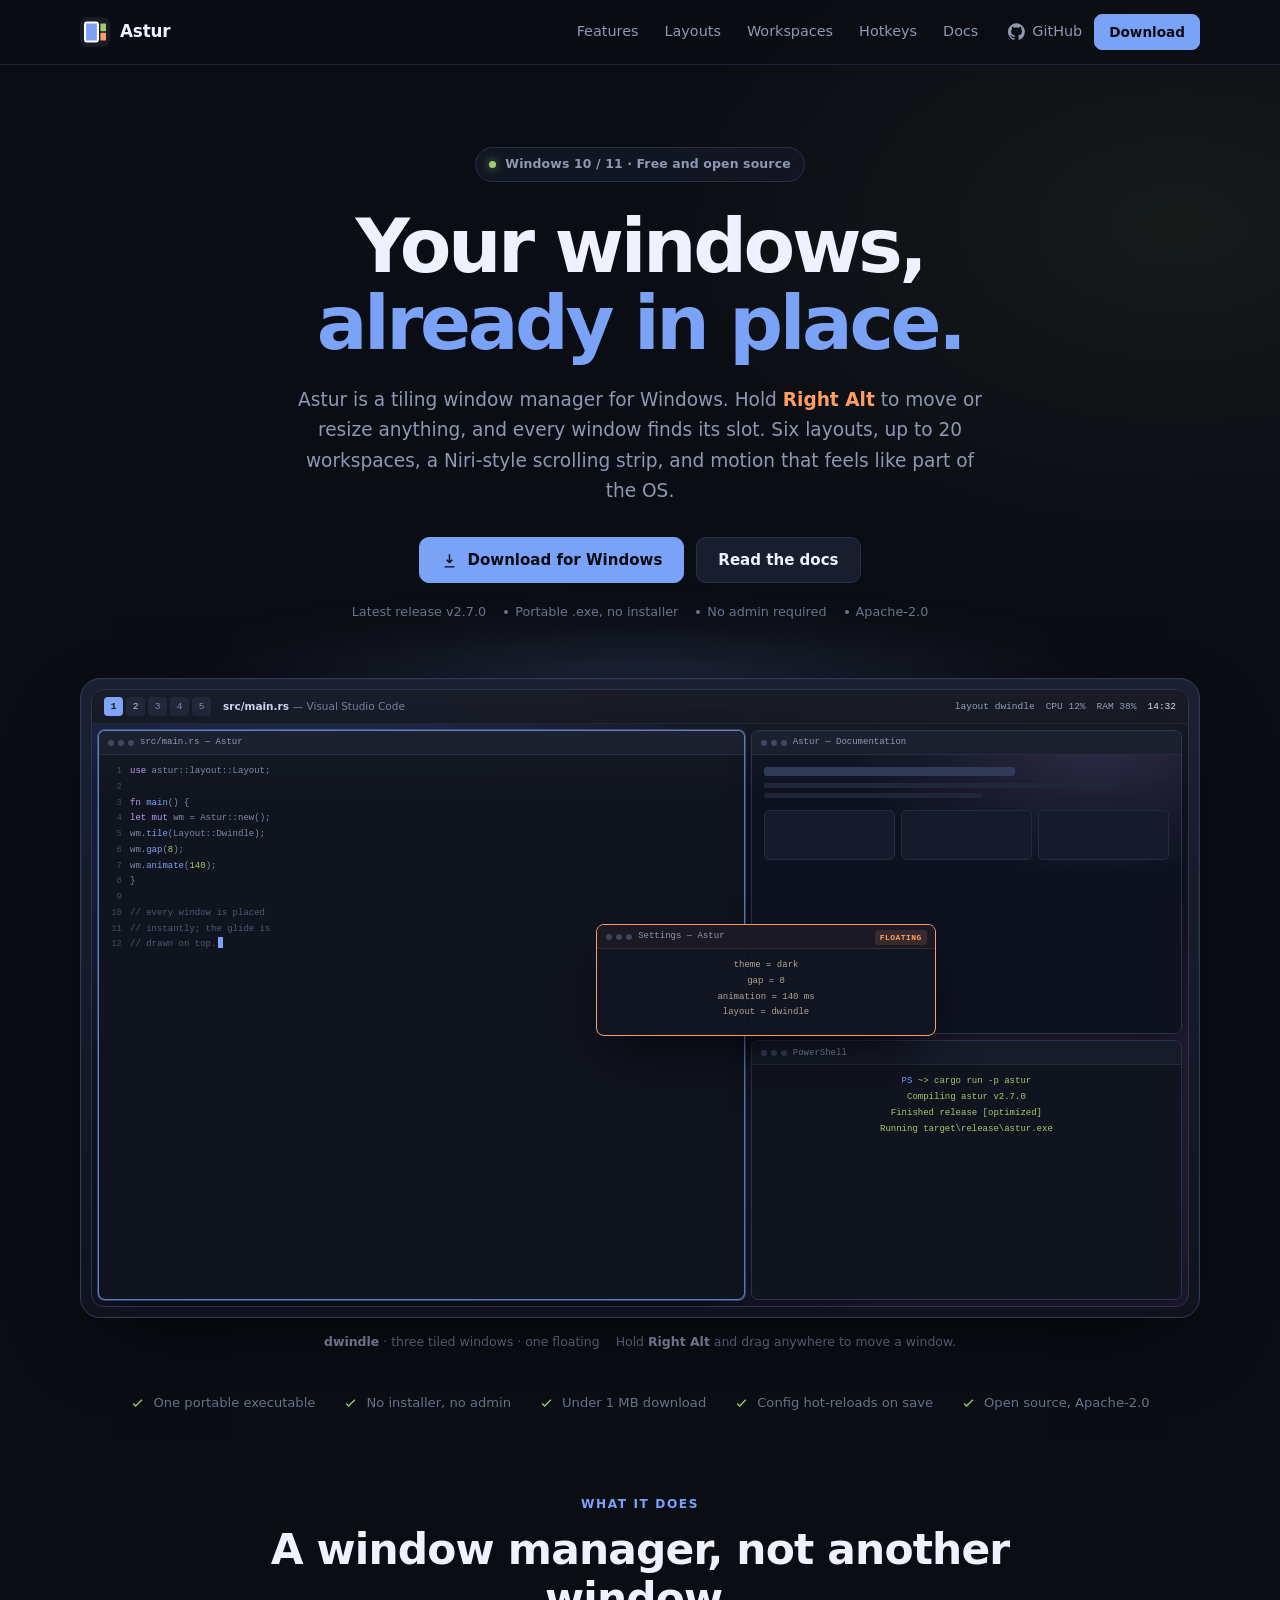
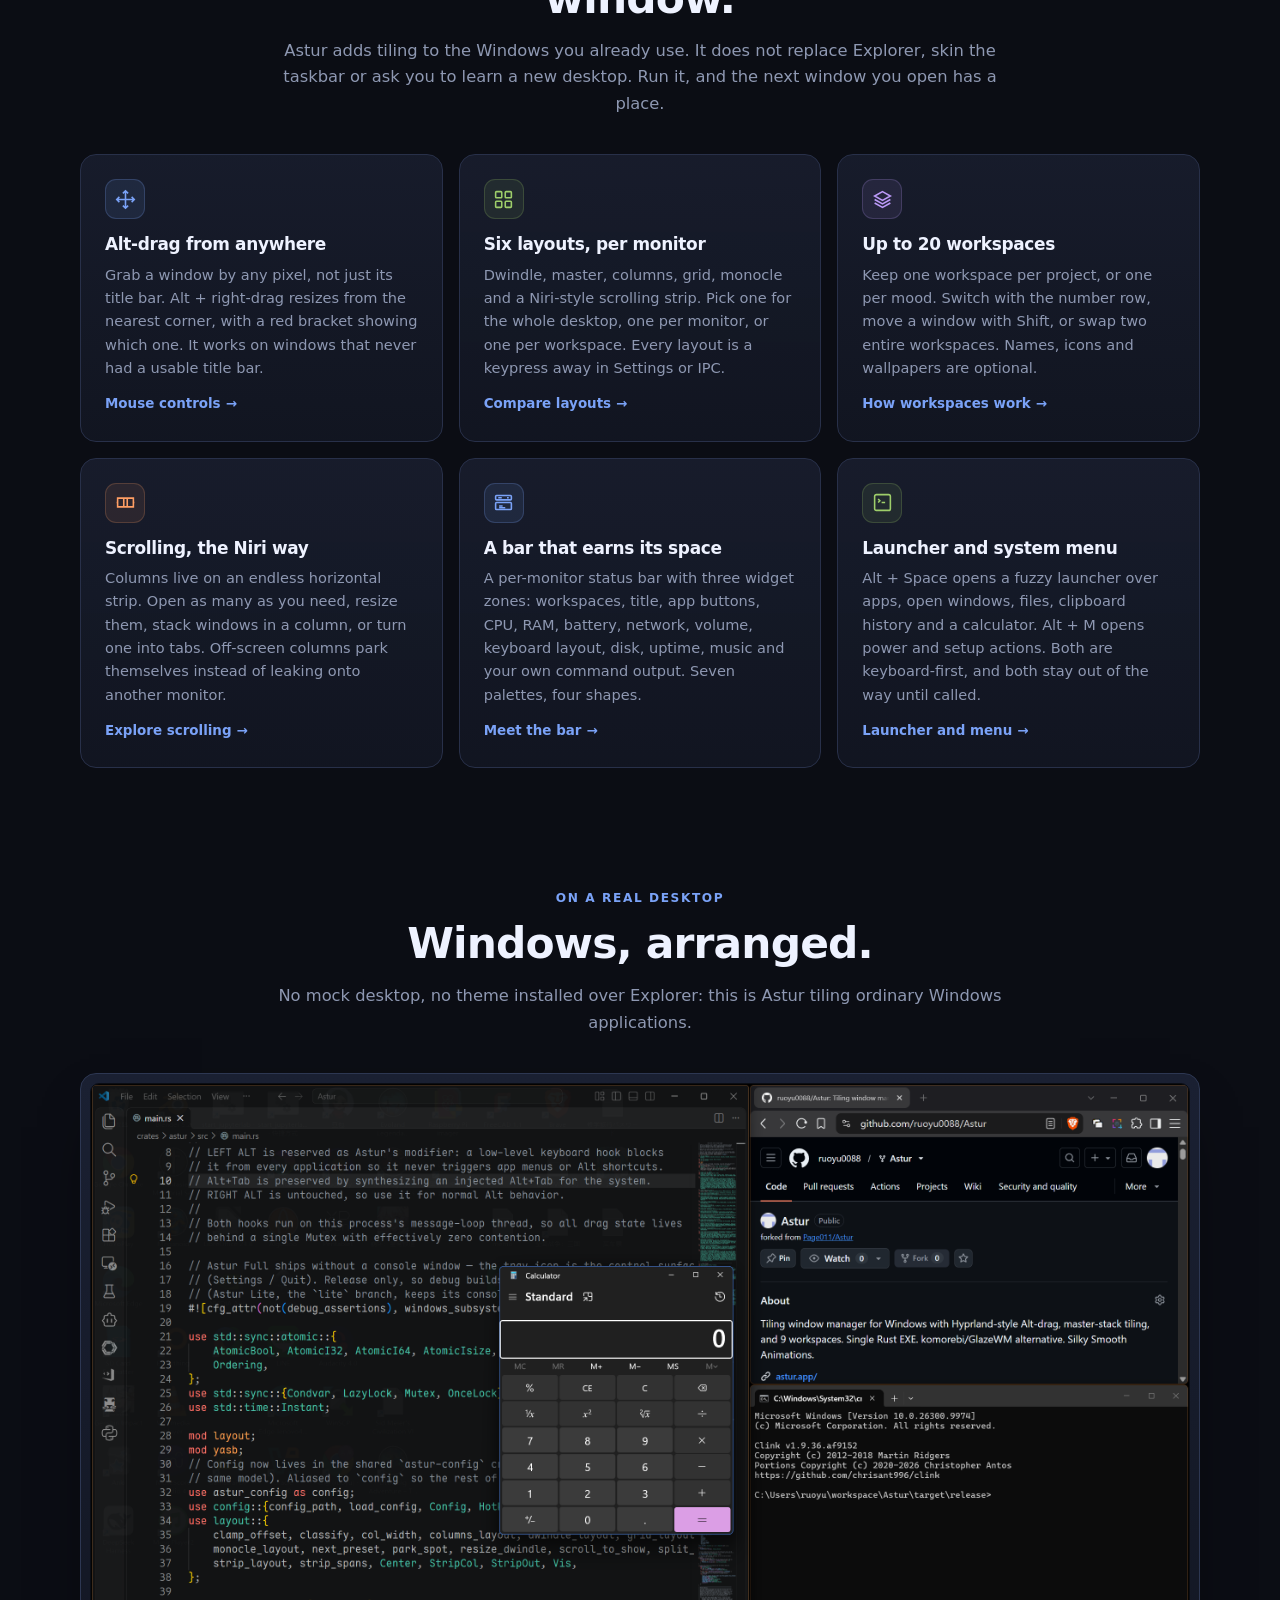
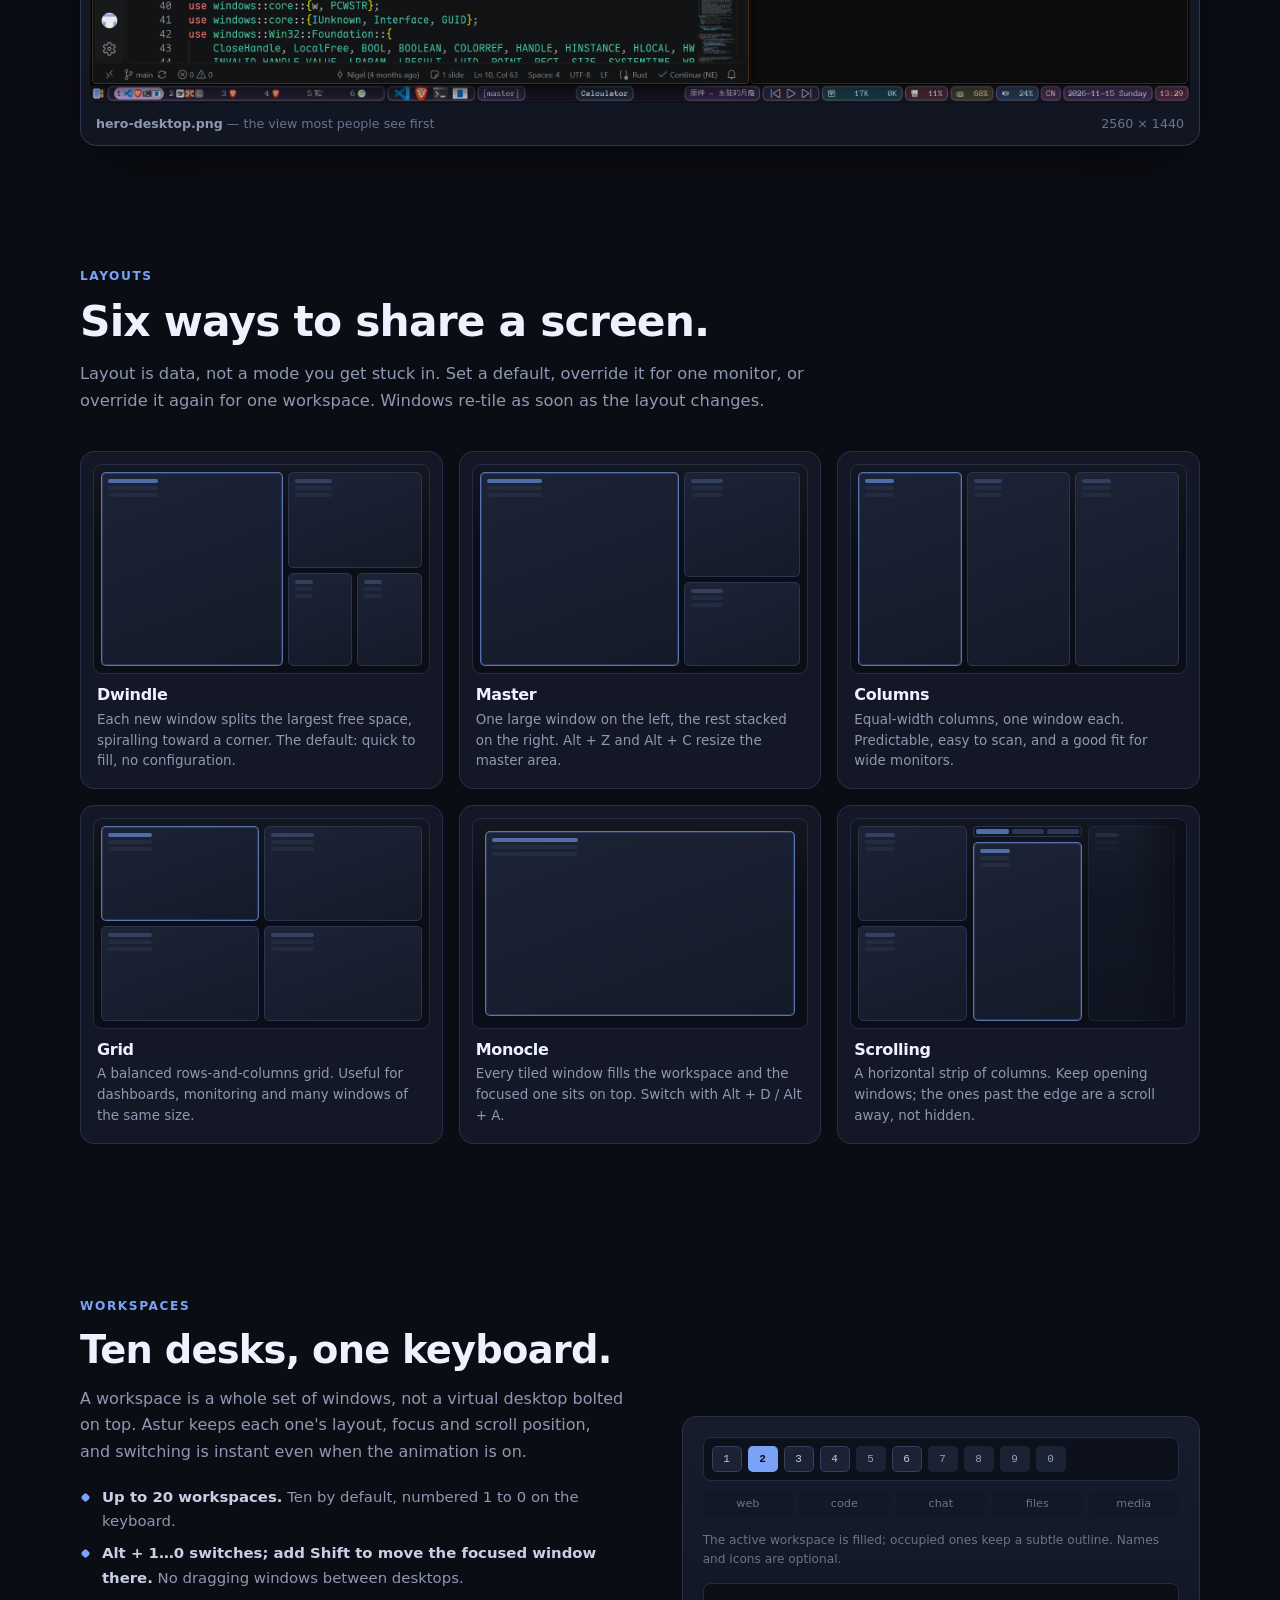
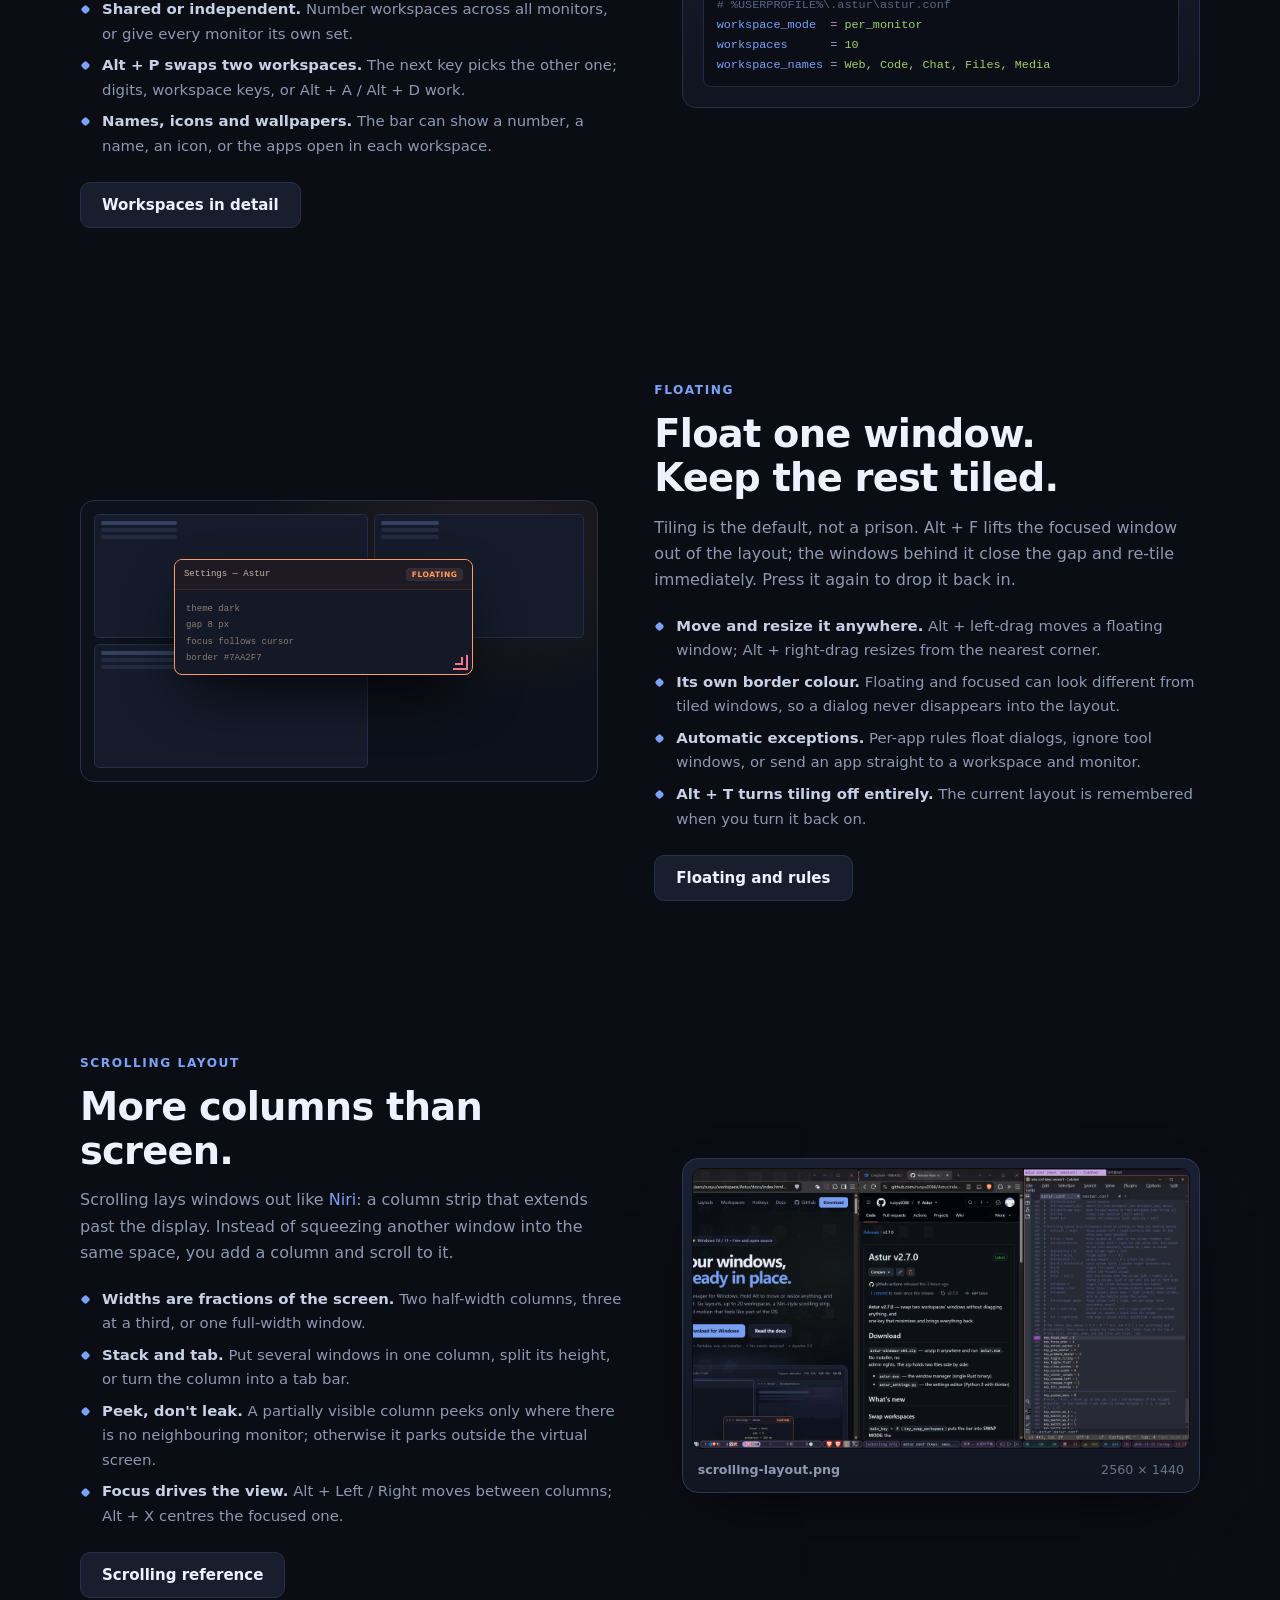
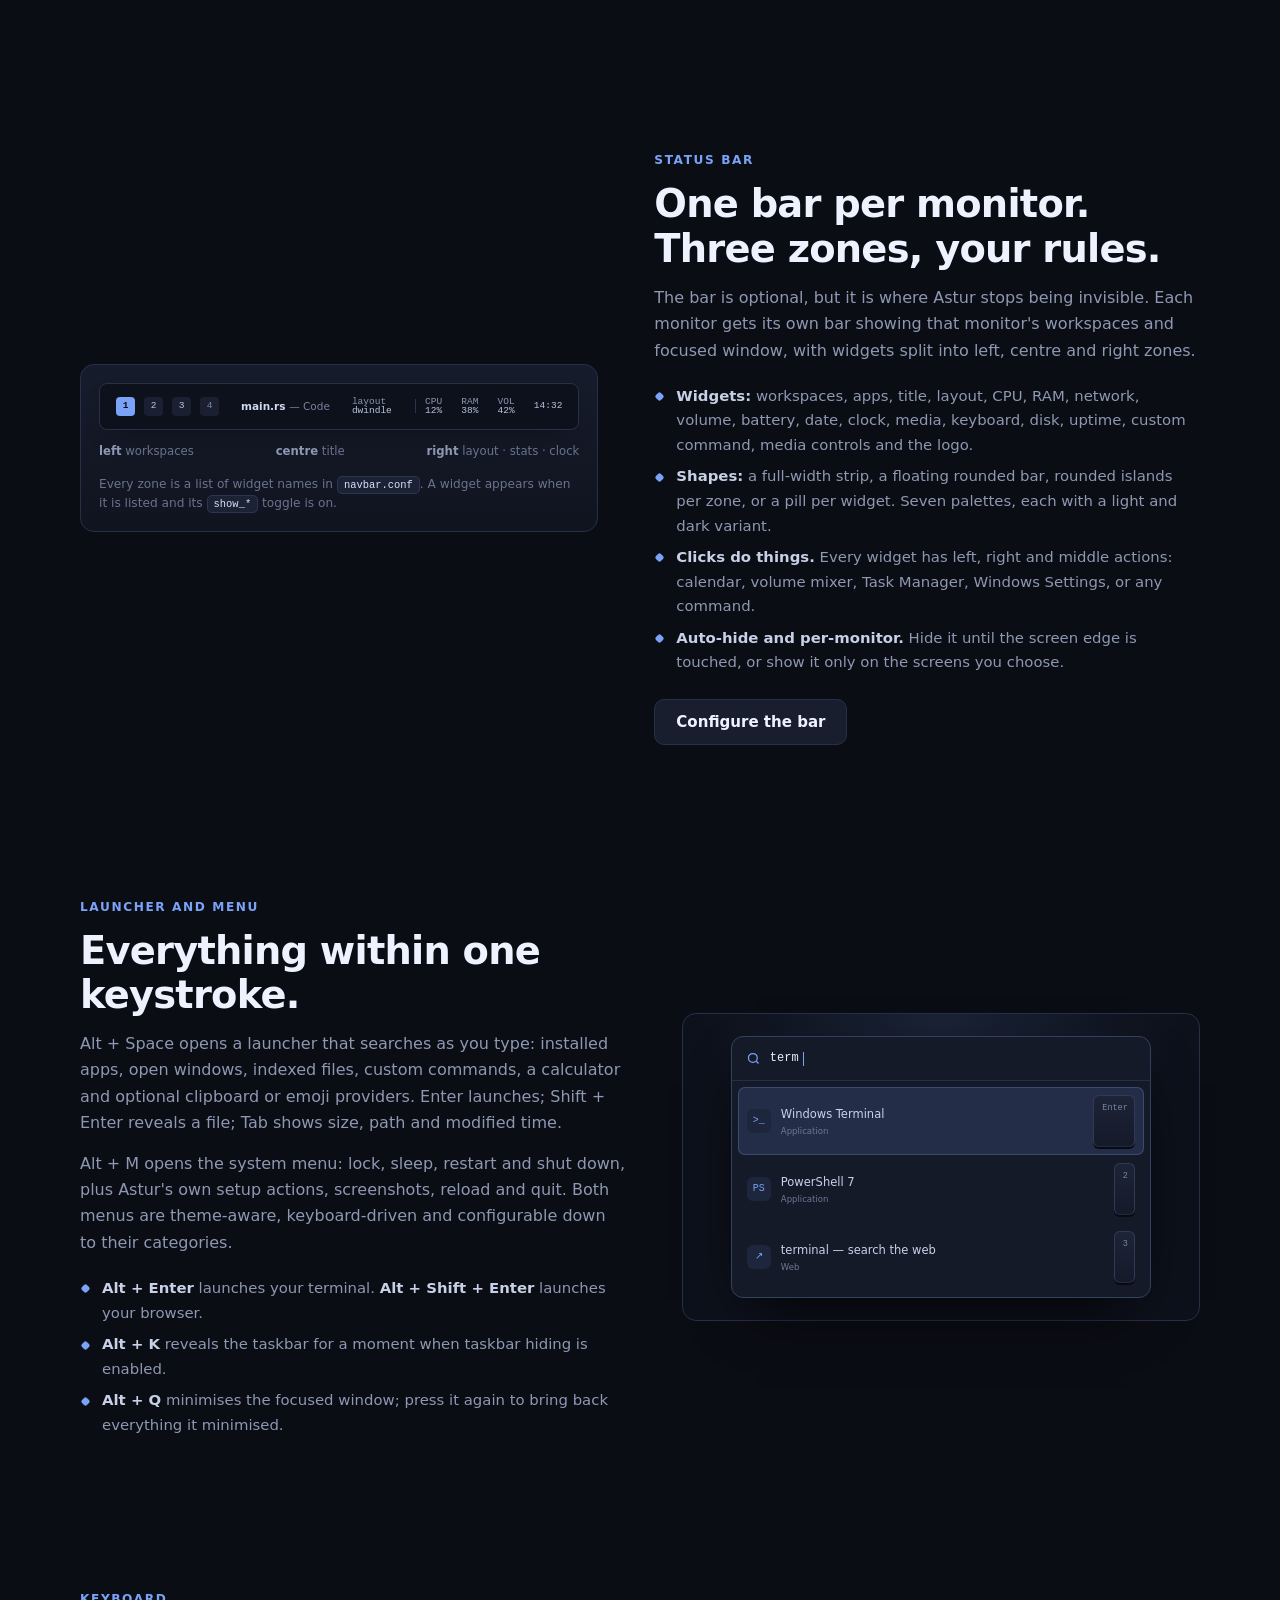
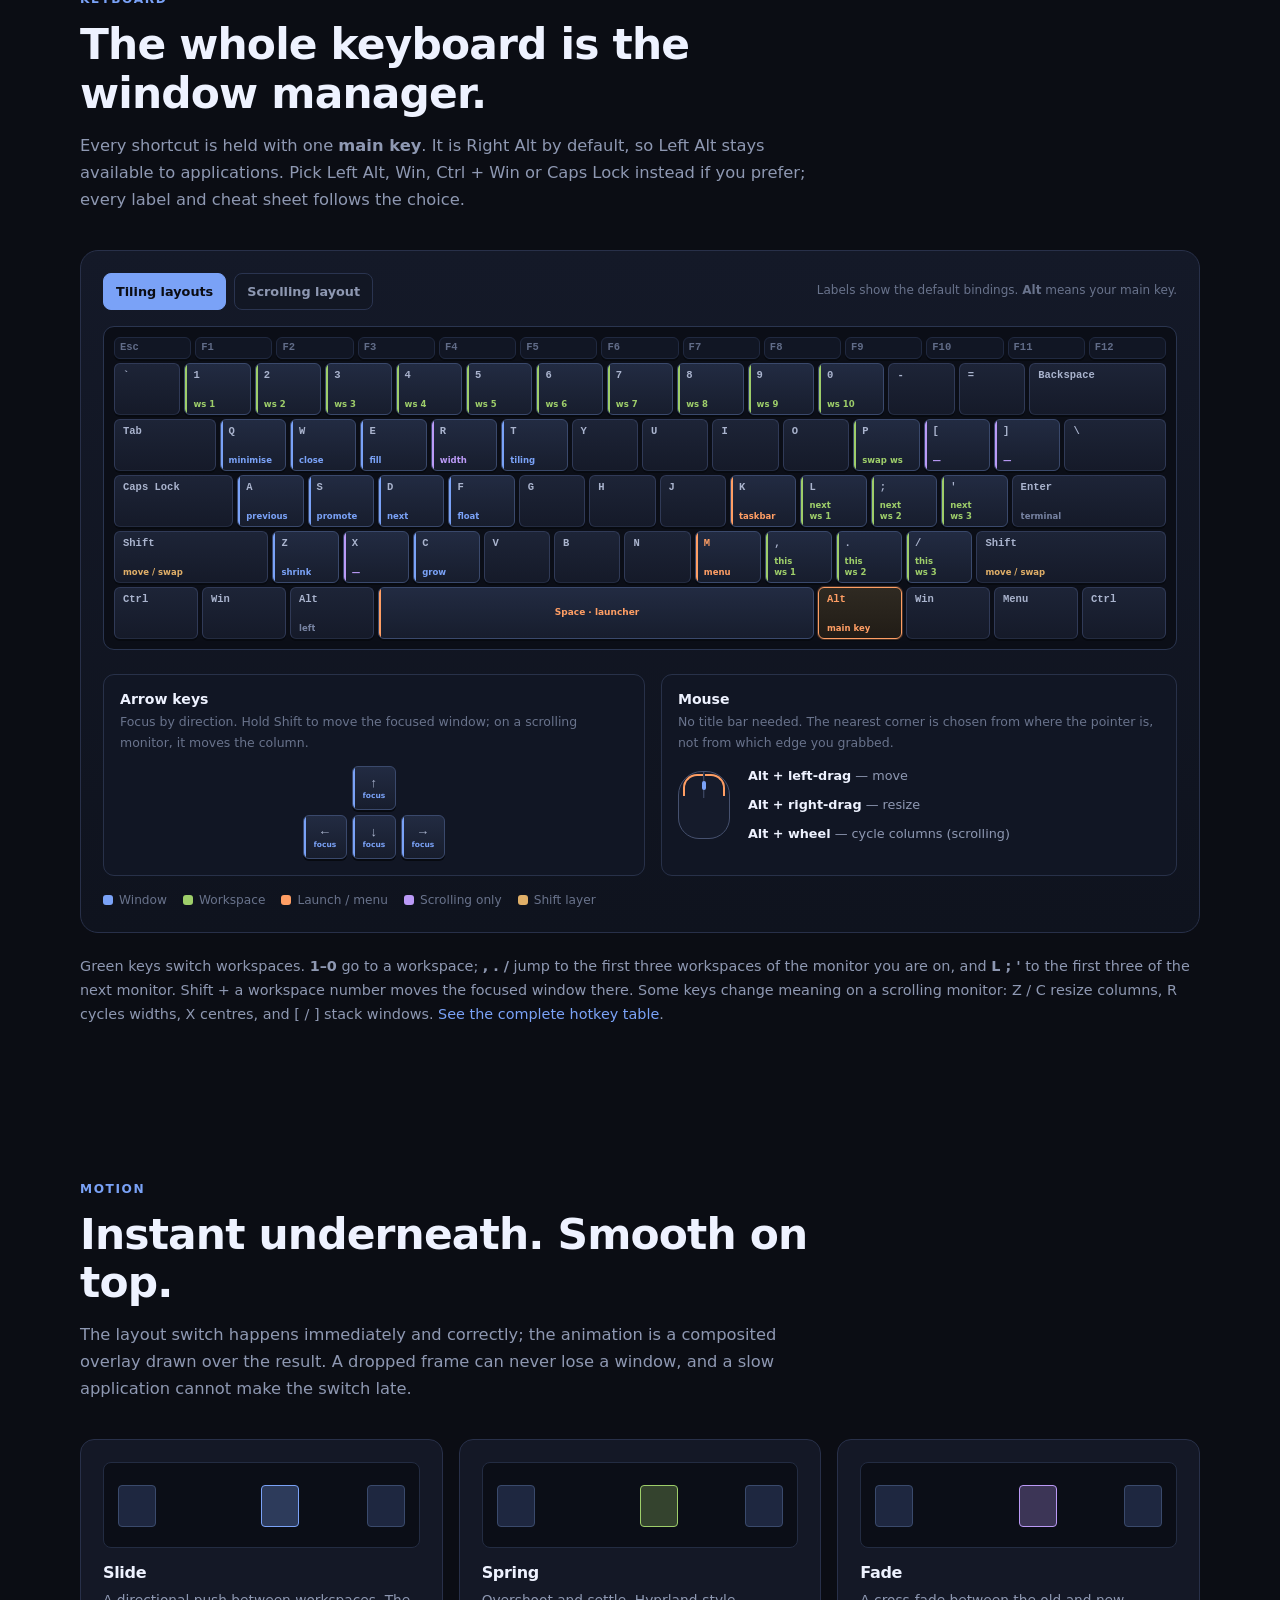
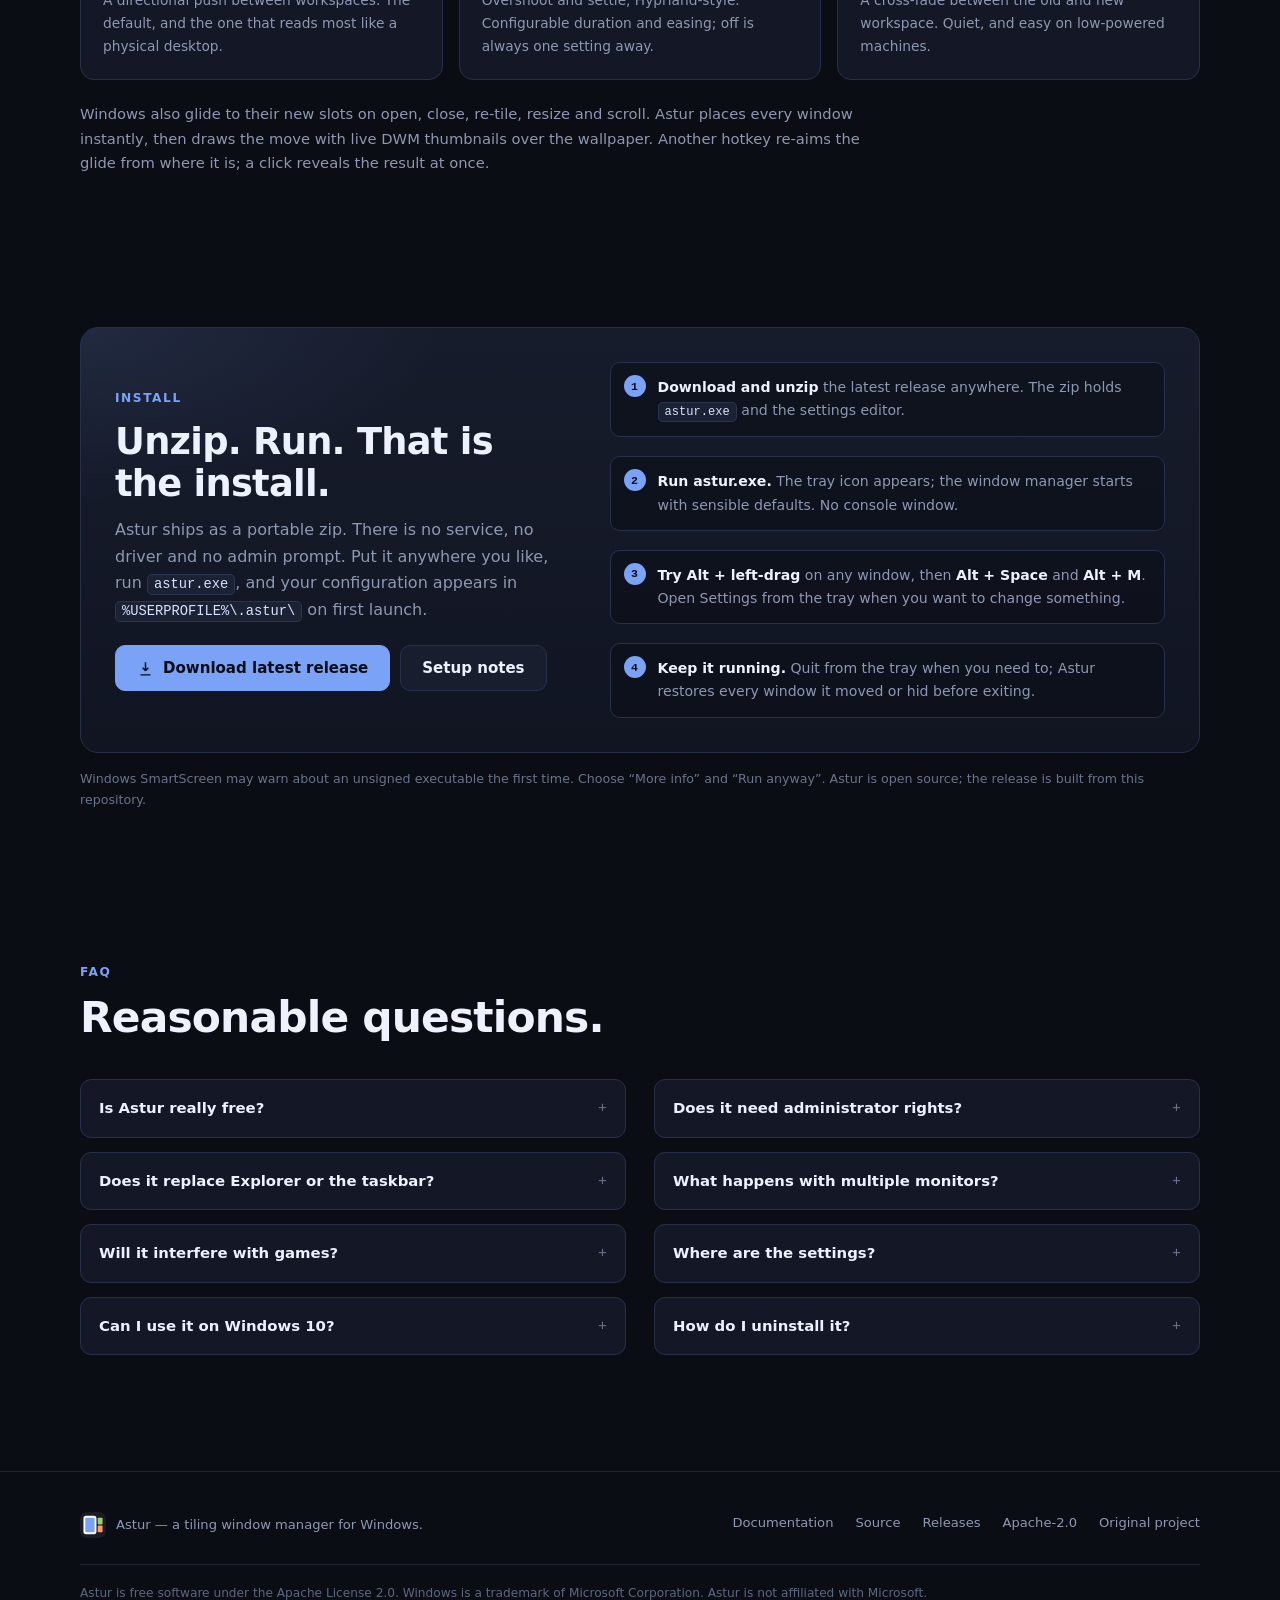
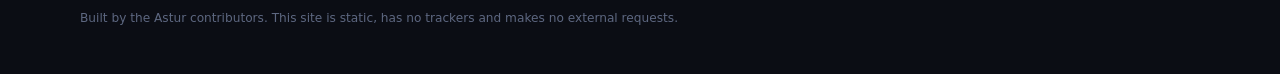
==== commit 881262b6: "fix(site): mark the system-menu key as an orange shortcut" ====
--- a/docs/index.html
+++ b/docs/index.html
@@ -523,7 +523,7 @@
               <div class="key u1"><span class="cap">V</span></div>
               <div class="key u1"><span class="cap">B</span></div>
               <div class="key u1"><span class="cap">N</span></div>
-              <div class="key u1"><span class="cap">M</span><span class="fn">menu</span></div>
+              <div class="key u1 mark k-orange menu"><span class="cap">M</span><span class="fn">menu</span></div>
               <div class="key u1 mark k-green"><span class="cap">,</span><span class="fn">this<br>ws 1</span></div>
               <div class="key u1 mark k-green"><span class="cap">.</span><span class="fn">this<br>ws 2</span></div>
               <div class="key u1 mark k-green"><span class="cap">/</span><span class="fn">this<br>ws 3</span></div>
--- a/docs/style.css
+++ b/docs/style.css
@@ -1710,6 +1710,10 @@
   --kc: var(--orange);
 }
 
+.key.menu .cap {
+  color: var(--orange);
+}
+
 .key.k-purple {
   --kc: var(--purple);
 }
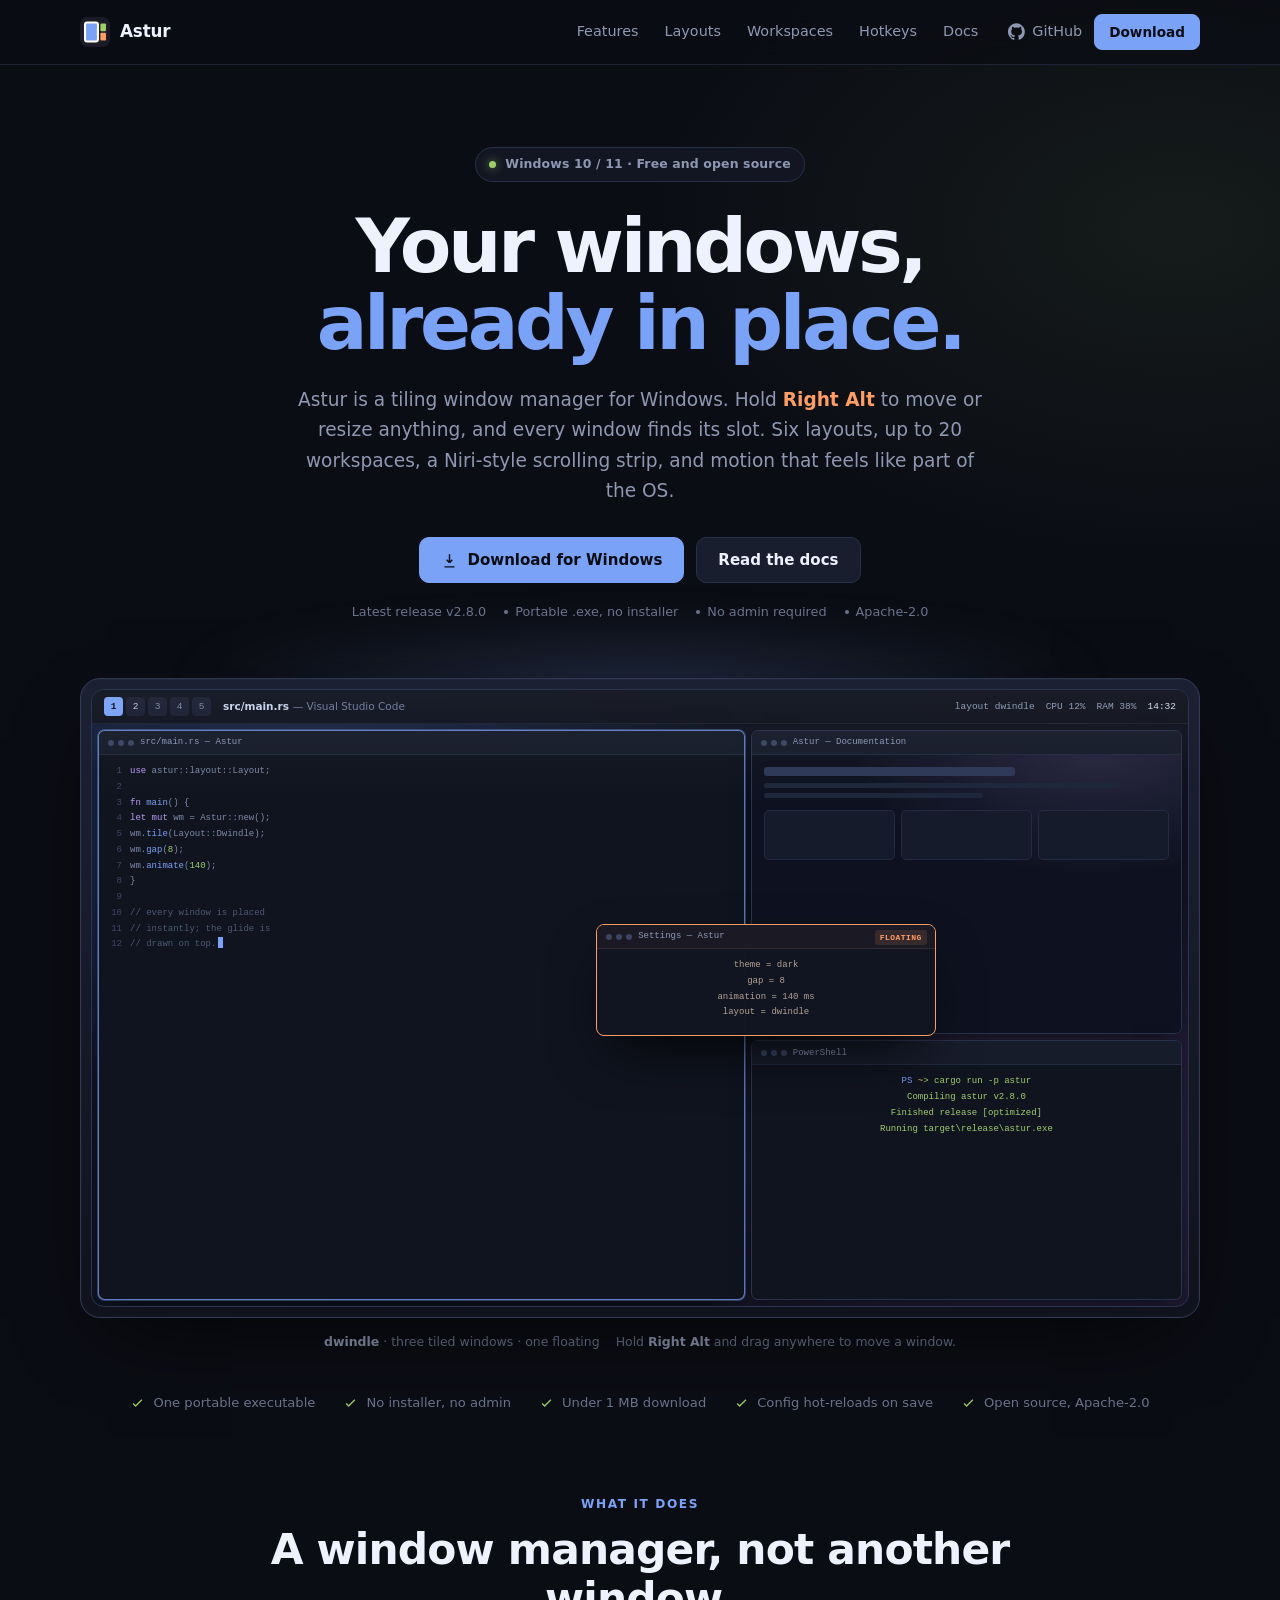
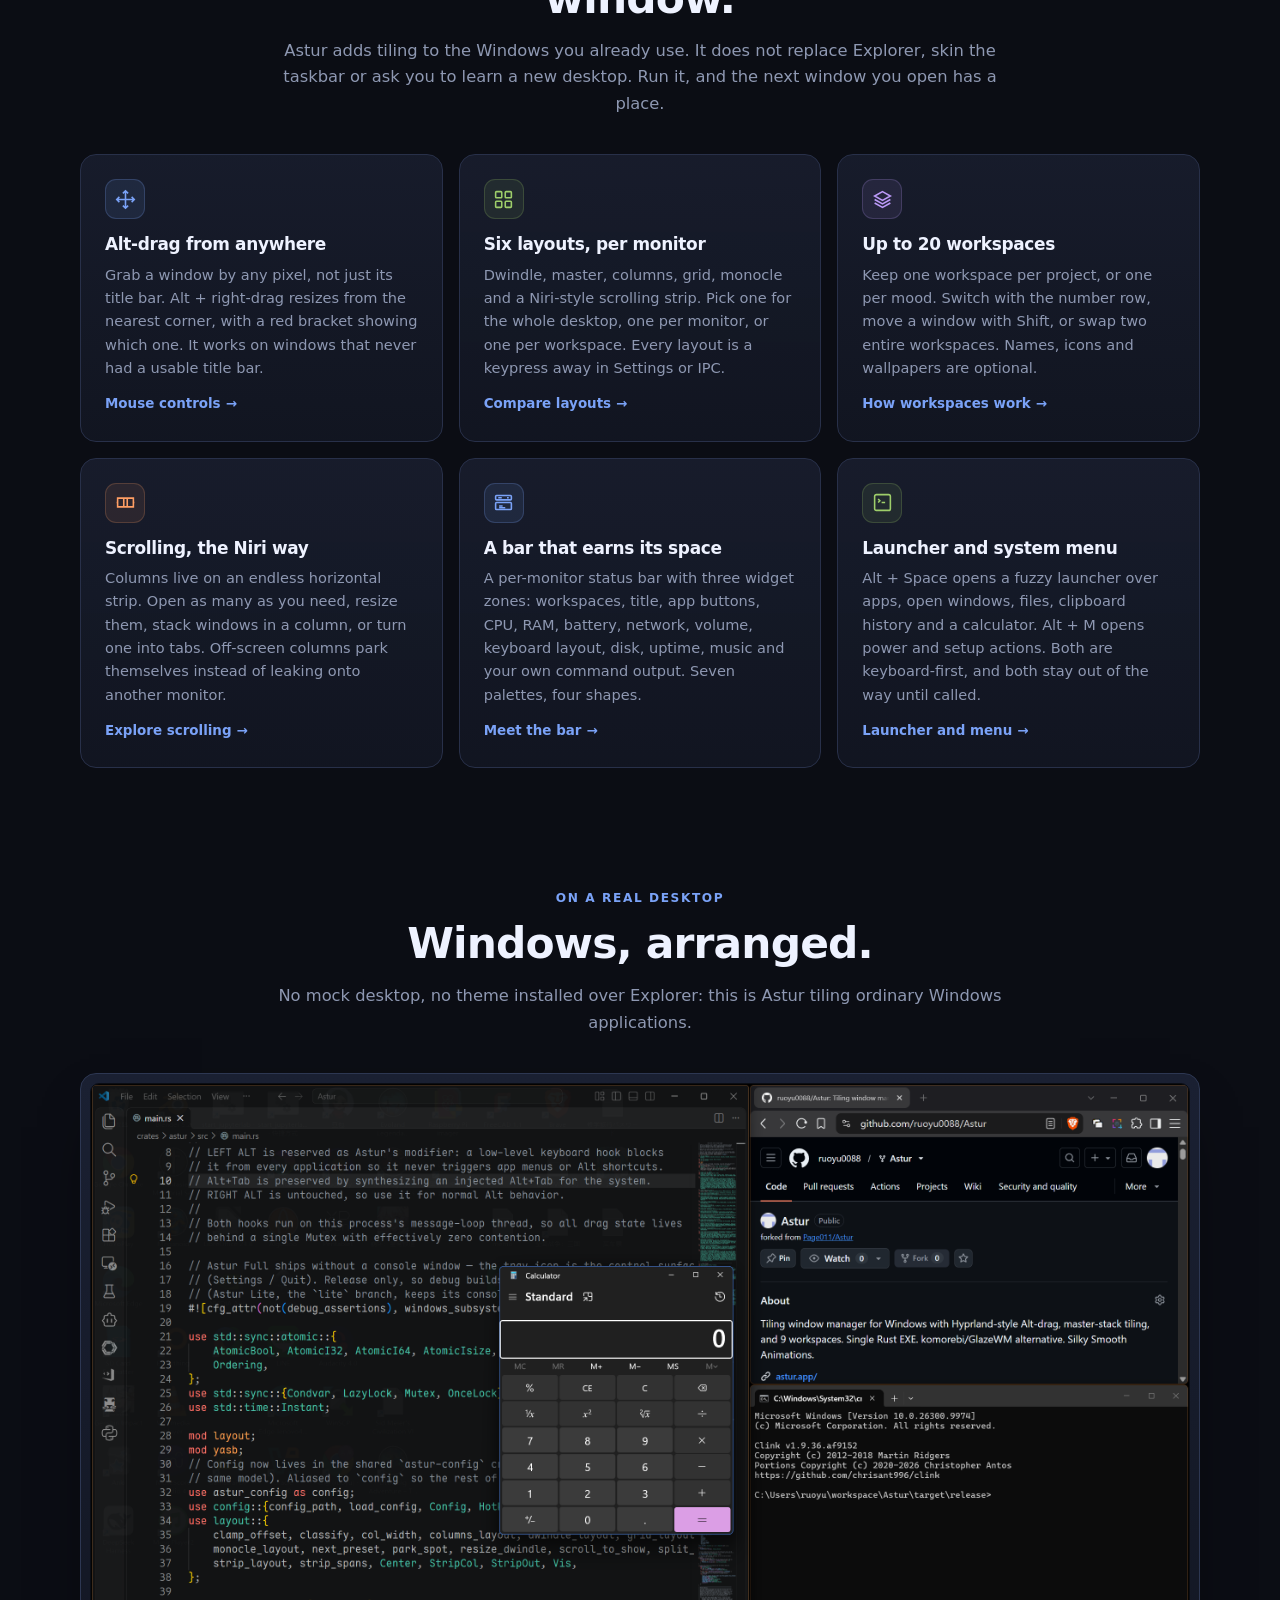
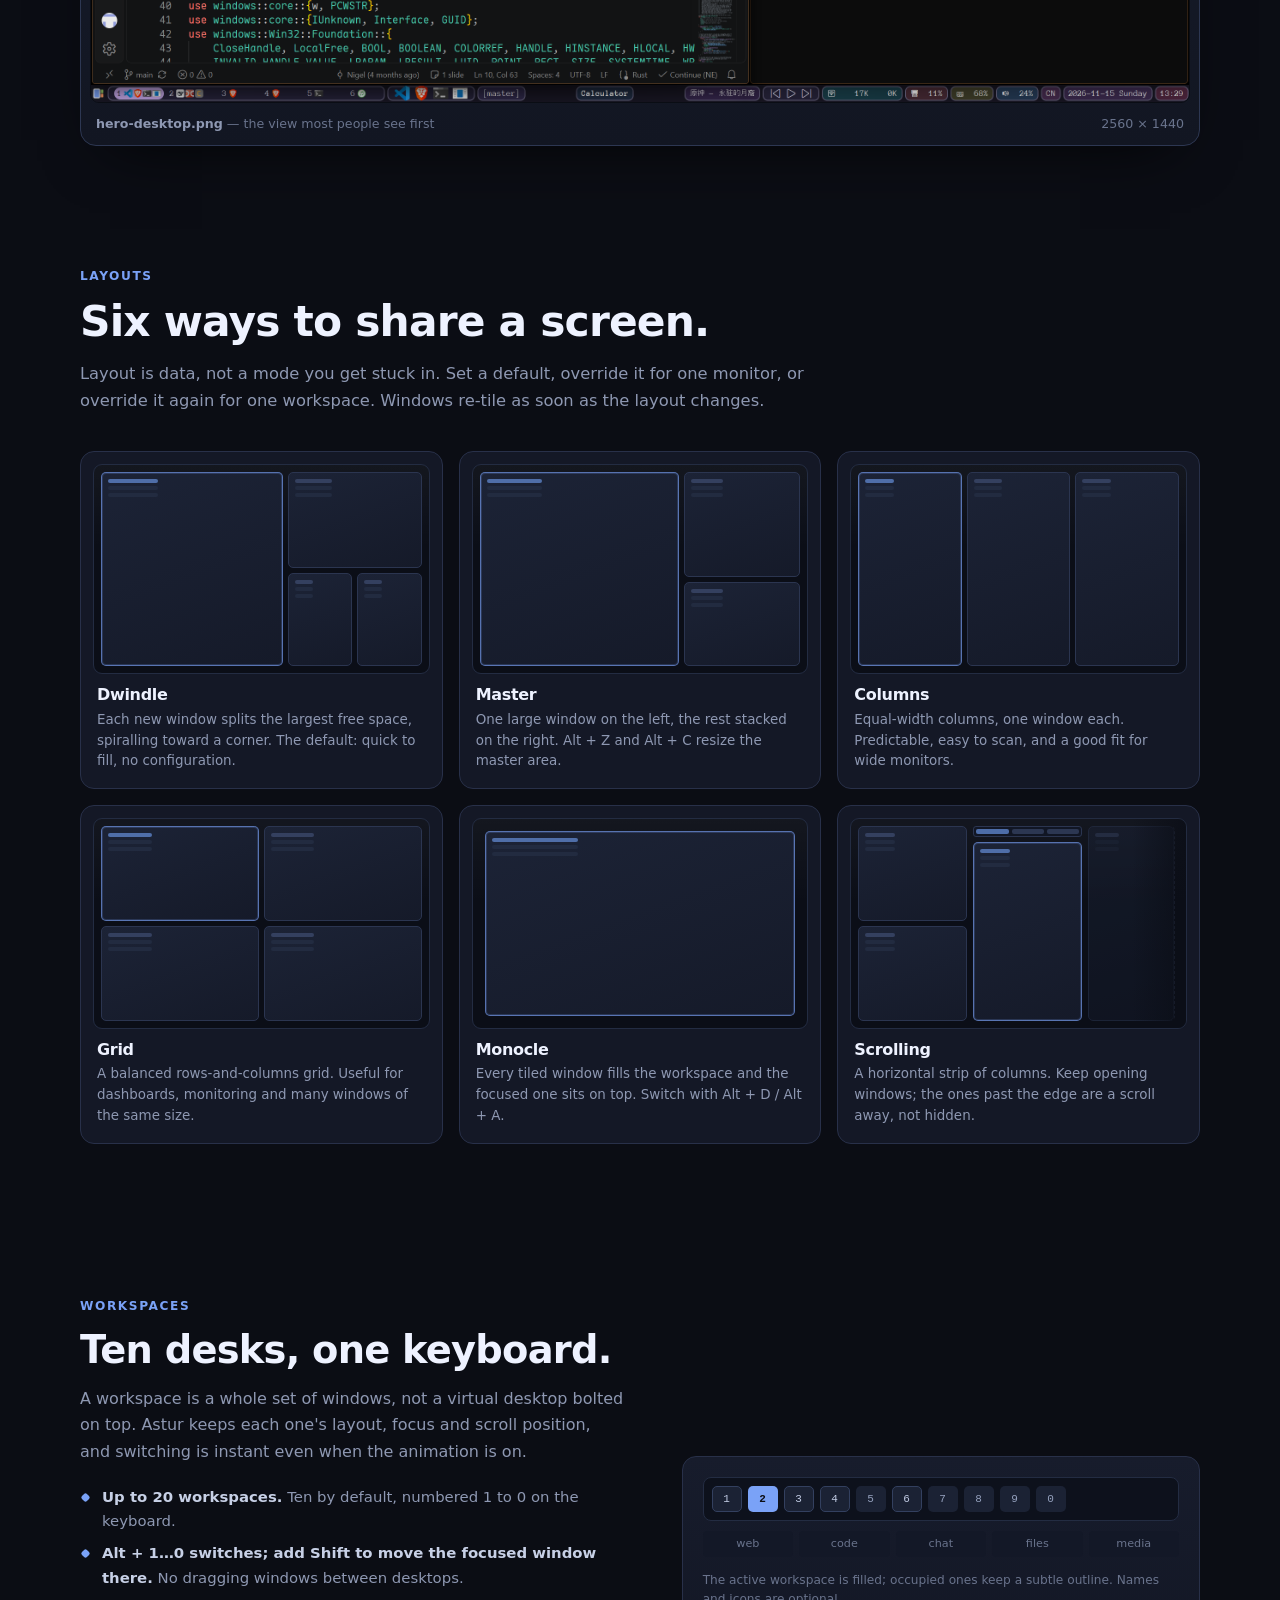
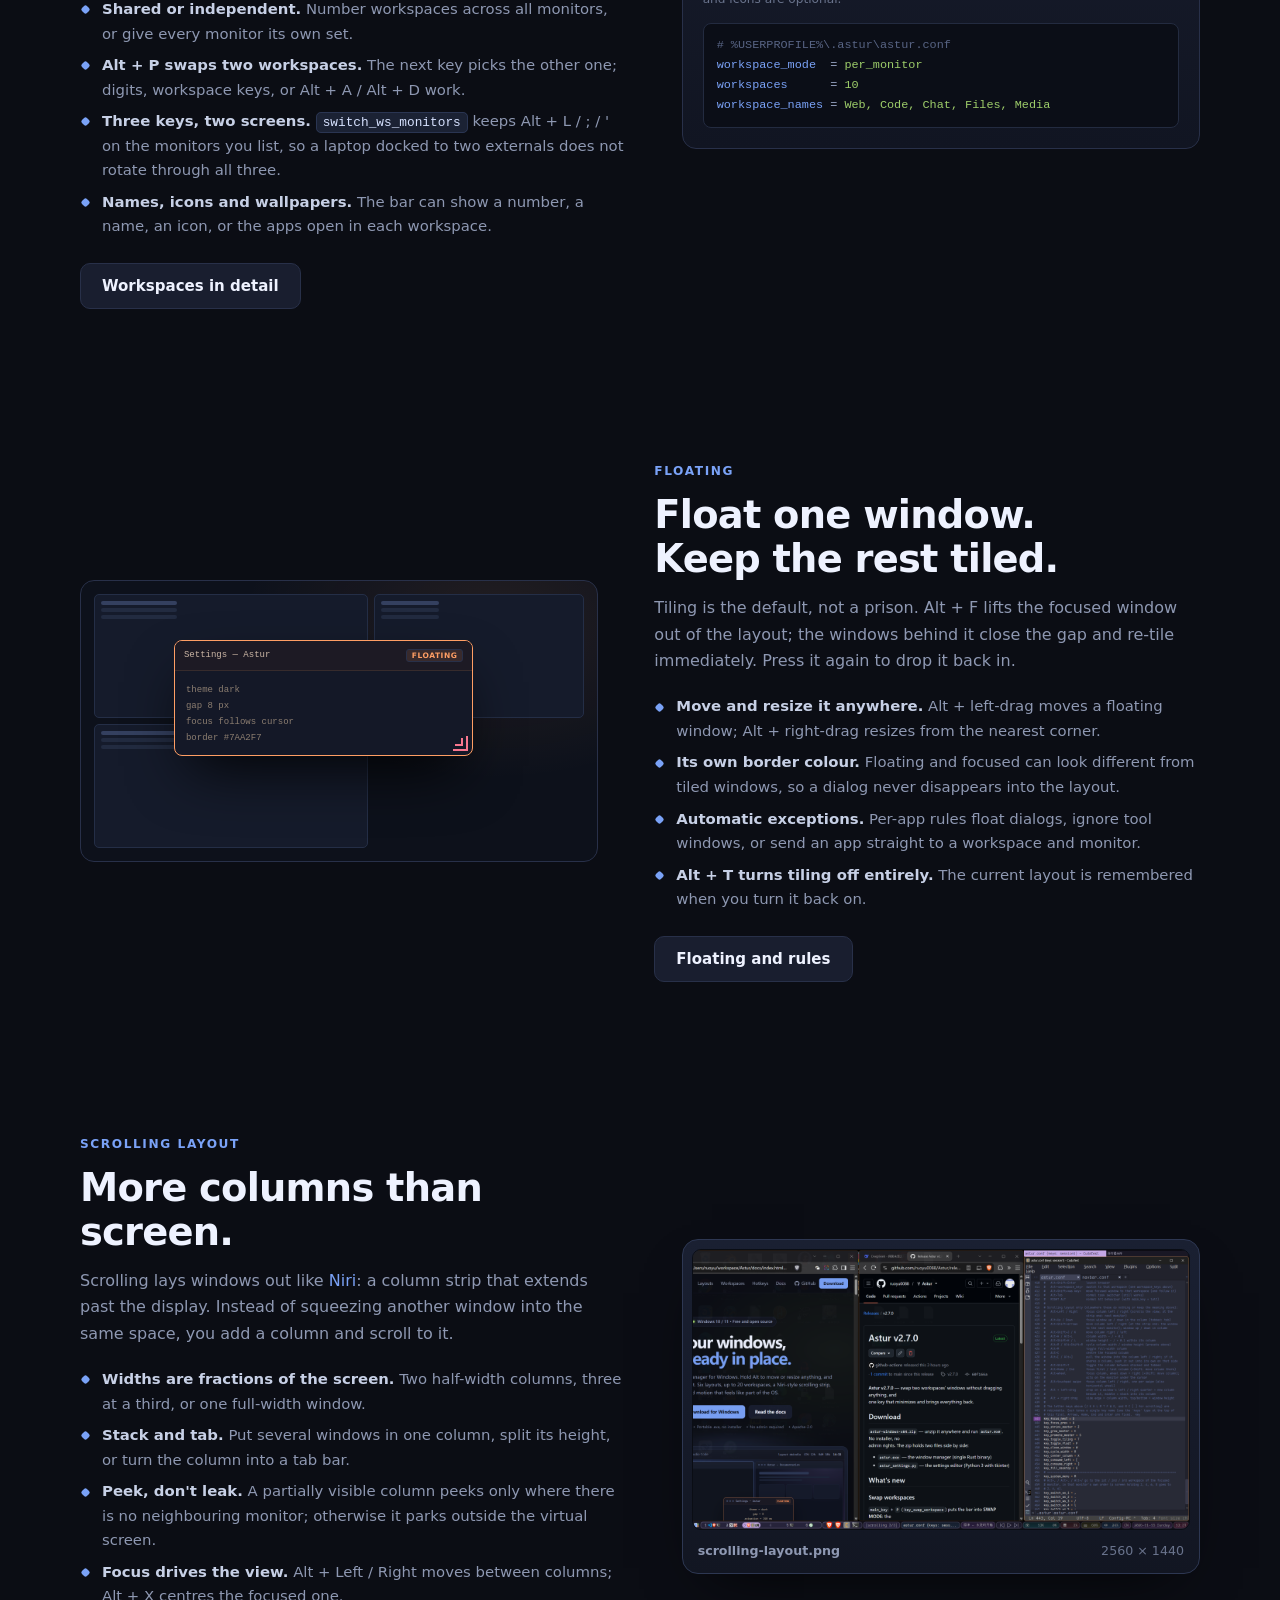
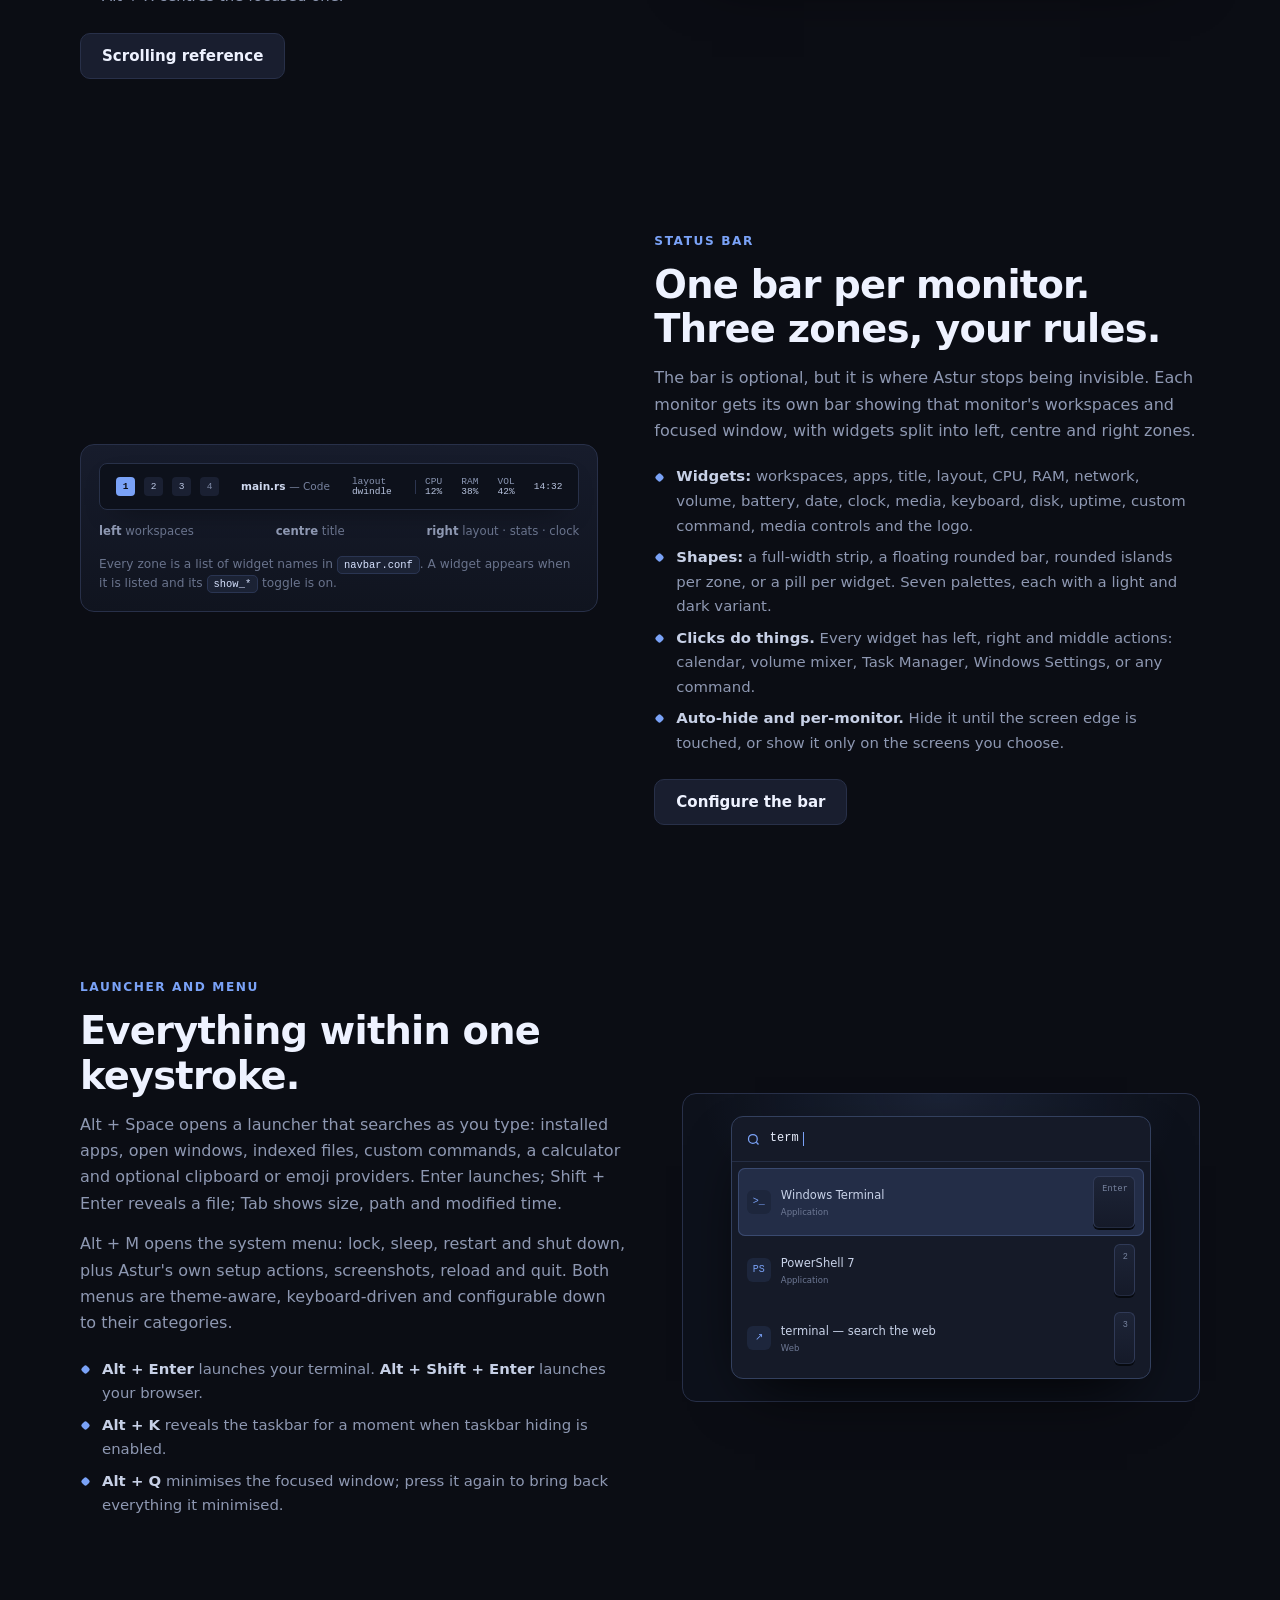
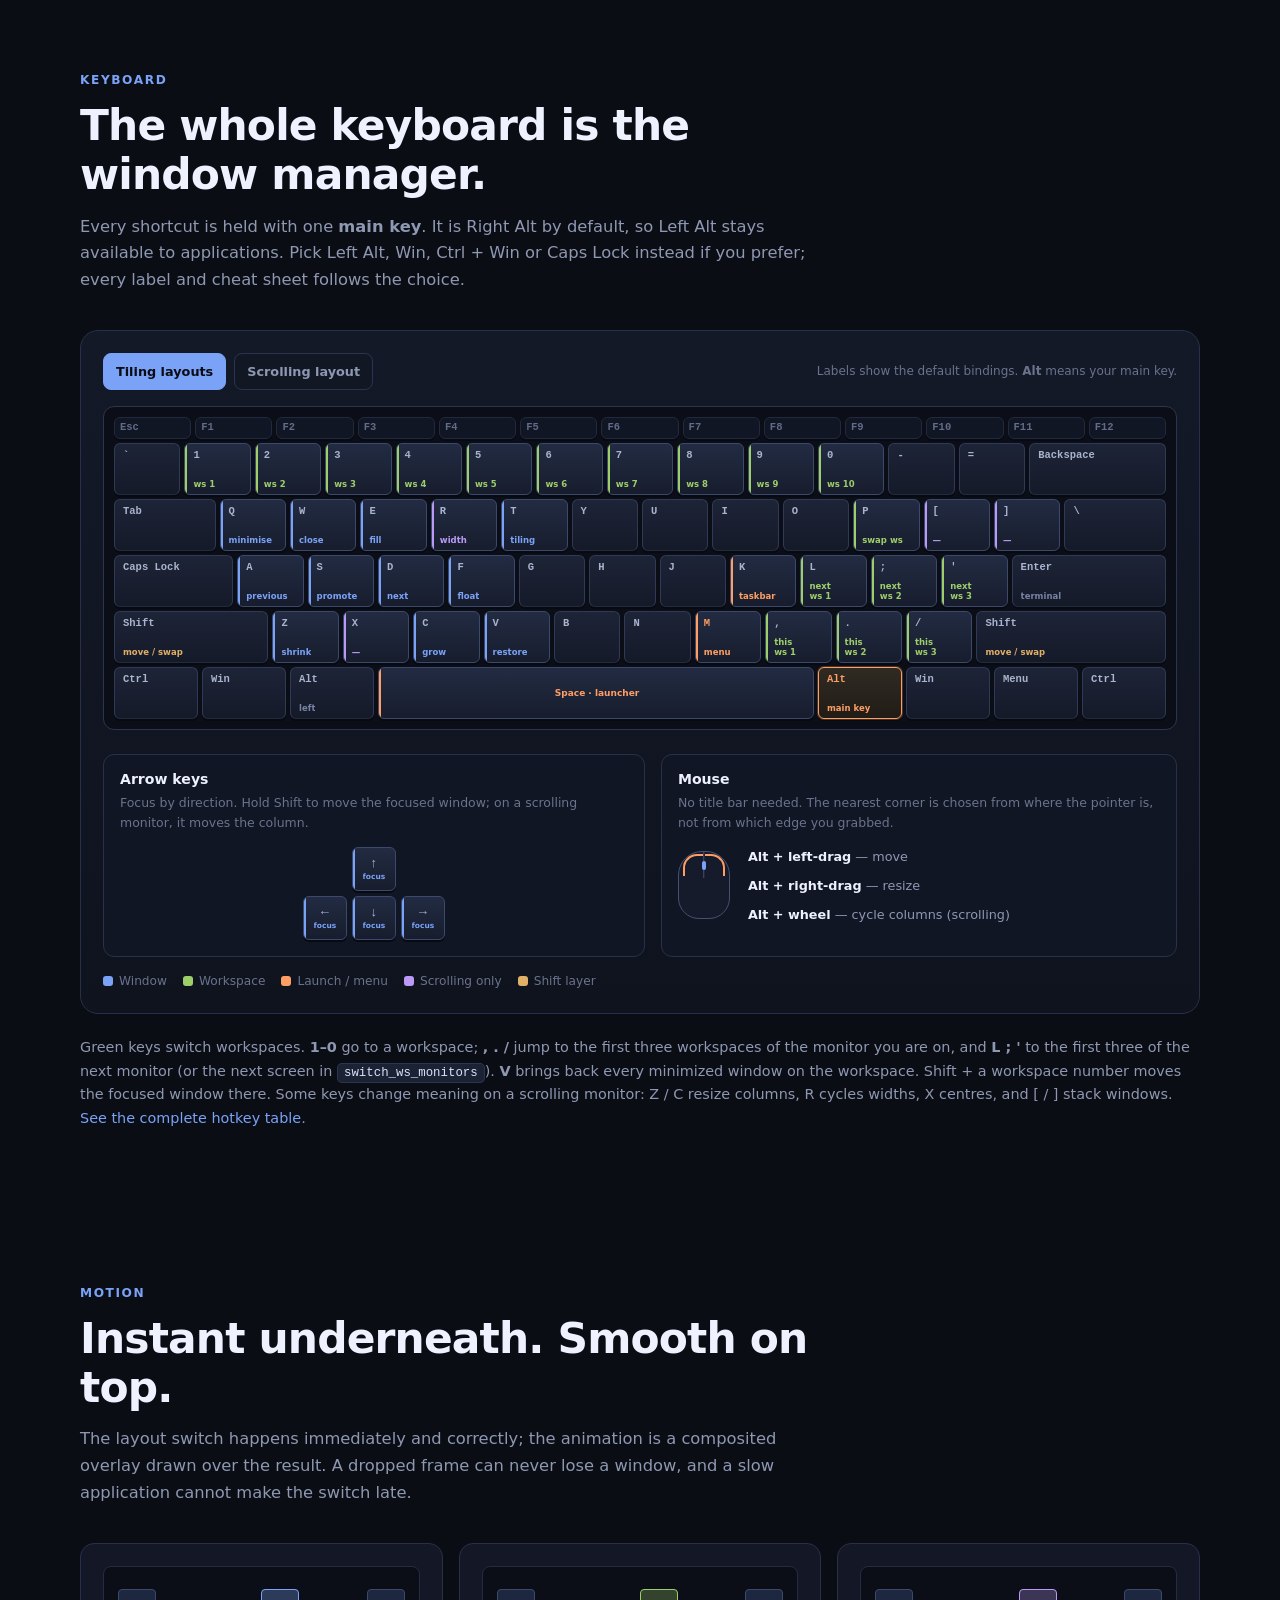
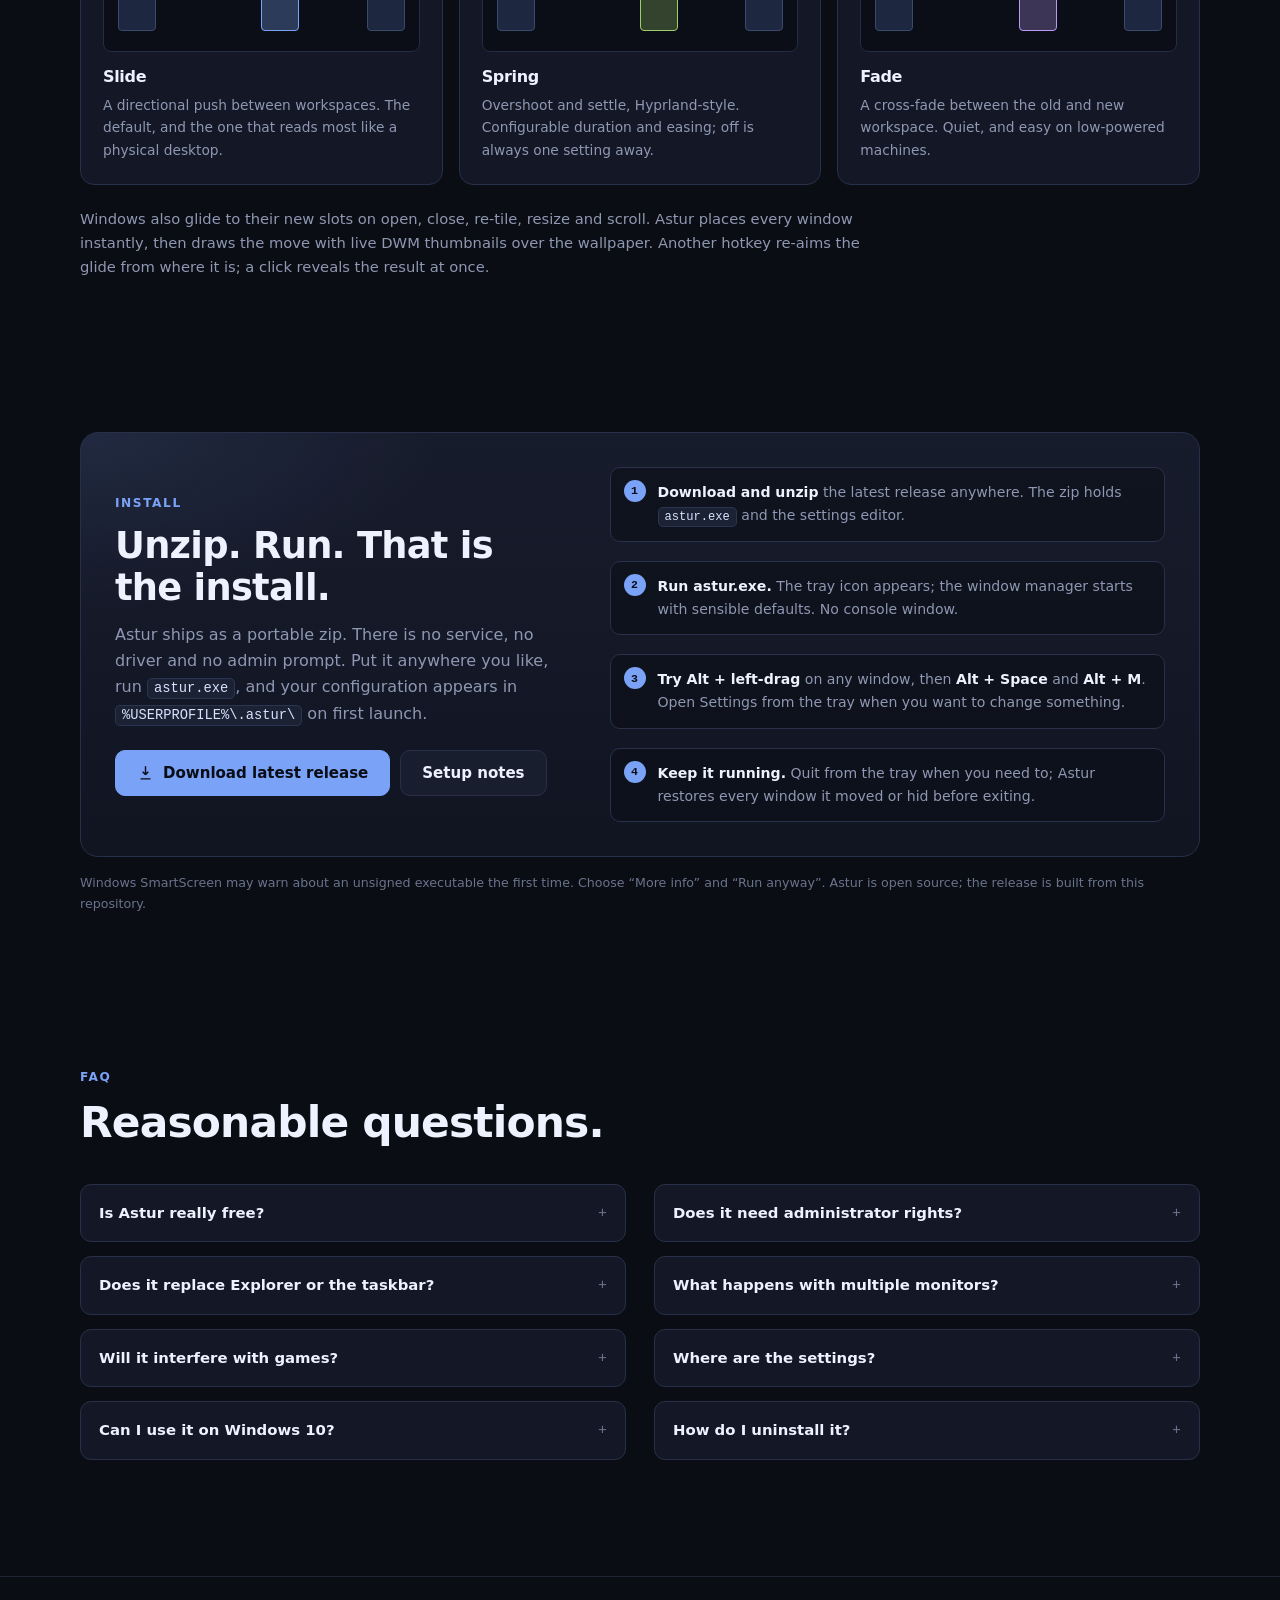
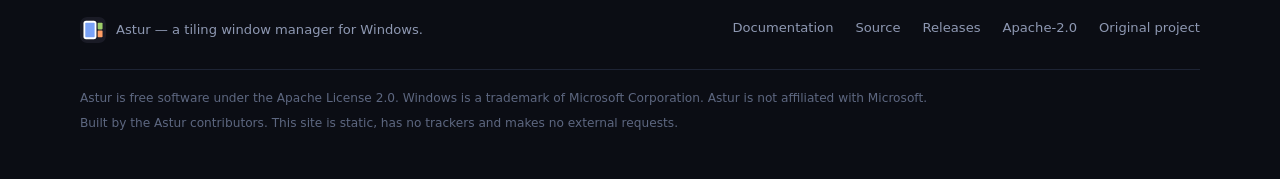
==== commit 738ed997: "chore: release v2.8.0 Alt+V brings back every minimized window on the workspace, switch_ws_monitors " ====
--- a/docs/index.html
+++ b/docs/index.html
@@ -58,7 +58,7 @@
         <a class="btn" href="docs.html">Read the docs</a>
       </div>
       <div class="hero-meta">
-        <span>Latest release v2.7.0</span>
+        <span>Latest release v2.8.0</span>
         <span>Portable .exe, no installer</span>
         <span>No admin required</span>
         <span>Apache-2.0</span>
@@ -115,7 +115,7 @@
               <div class="win-bar"><span class="dots"><i></i><i></i><i></i></span><span class="name">PowerShell</span></div>
               <div class="win-body">
                 <div><span class="prompt">PS</span> <span class="path">~</span>&gt; cargo run -p astur</div>
-                <div>   Compiling astur v2.7.0</div>
+                <div>   Compiling astur v2.8.0</div>
                 <div>    Finished release [optimized]</div>
                 <div>     Running target\release\astur.exe</div>
               </div>
@@ -279,6 +279,7 @@
           <li><b>Alt + 1…0 switches; add Shift to move the focused window there.</b> No dragging windows between desktops.</li>
           <li><b>Shared or independent.</b> Number workspaces across all monitors, or give every monitor its own set.</li>
           <li><b>Alt + P swaps two workspaces.</b> The next key picks the other one; digits, workspace keys, or Alt + A / Alt + D work.</li>
+          <li><b>Three keys, two screens.</b> <code>switch_ws_monitors</code> keeps Alt + L / ; / ' on the monitors you list, so a laptop docked to two externals does not rotate through all three.</li>
           <li><b>Names, icons and wallpapers.</b> The bar can show a number, a name, an icon, or the apps open in each workspace.</li>
         </ul>
         <a class="btn" href="docs.html#workspaces">Workspaces in detail</a>
@@ -520,7 +521,7 @@
               <div class="key u1 mark k-blue dual"><span class="cap">Z</span><span class="fn tile">shrink</span><span class="fn scroll">narrower</span></div>
               <div class="key u1 mark k-purple scroll"><span class="cap">X</span><span class="fn tile">—</span><span class="fn scroll">centre</span></div>
               <div class="key u1 mark k-blue dual"><span class="cap">C</span><span class="fn tile">grow</span><span class="fn scroll">wider</span></div>
-              <div class="key u1"><span class="cap">V</span></div>
+              <div class="key u1 mark k-blue"><span class="cap">V</span><span class="fn">restore</span></div>
               <div class="key u1"><span class="cap">B</span></div>
               <div class="key u1"><span class="cap">N</span></div>
               <div class="key u1 mark k-orange menu"><span class="cap">M</span><span class="fn">menu</span></div>
@@ -577,7 +578,7 @@
         </div>
       </div>
 
-      <p style="margin-top:22px;color:var(--muted);font-size:.9rem">Green keys switch workspaces. <b>1–0</b> go to a workspace; <b>, . /</b> jump to the first three workspaces of the monitor you are on, and <b>L ; '</b> to the first three of the next monitor. Shift + a workspace number moves the focused window there. Some keys change meaning on a scrolling monitor: Z / C resize columns, R cycles widths, X centres, and [ / ] stack windows. <a href="docs.html#hotkeys">See the complete hotkey table</a>.</p>
+      <p style="margin-top:22px;color:var(--muted);font-size:.9rem">Green keys switch workspaces. <b>1–0</b> go to a workspace; <b>, . /</b> jump to the first three workspaces of the monitor you are on, and <b>L ; '</b> to the first three of the next monitor (or the next screen in <code>switch_ws_monitors</code>). <b>V</b> brings back every minimized window on the workspace. Shift + a workspace number moves the focused window there. Some keys change meaning on a scrolling monitor: Z / C resize columns, R cycles widths, X centres, and [ / ] stack windows. <a href="docs.html#hotkeys">See the complete hotkey table</a>.</p>
     </div>
   </section>
 
